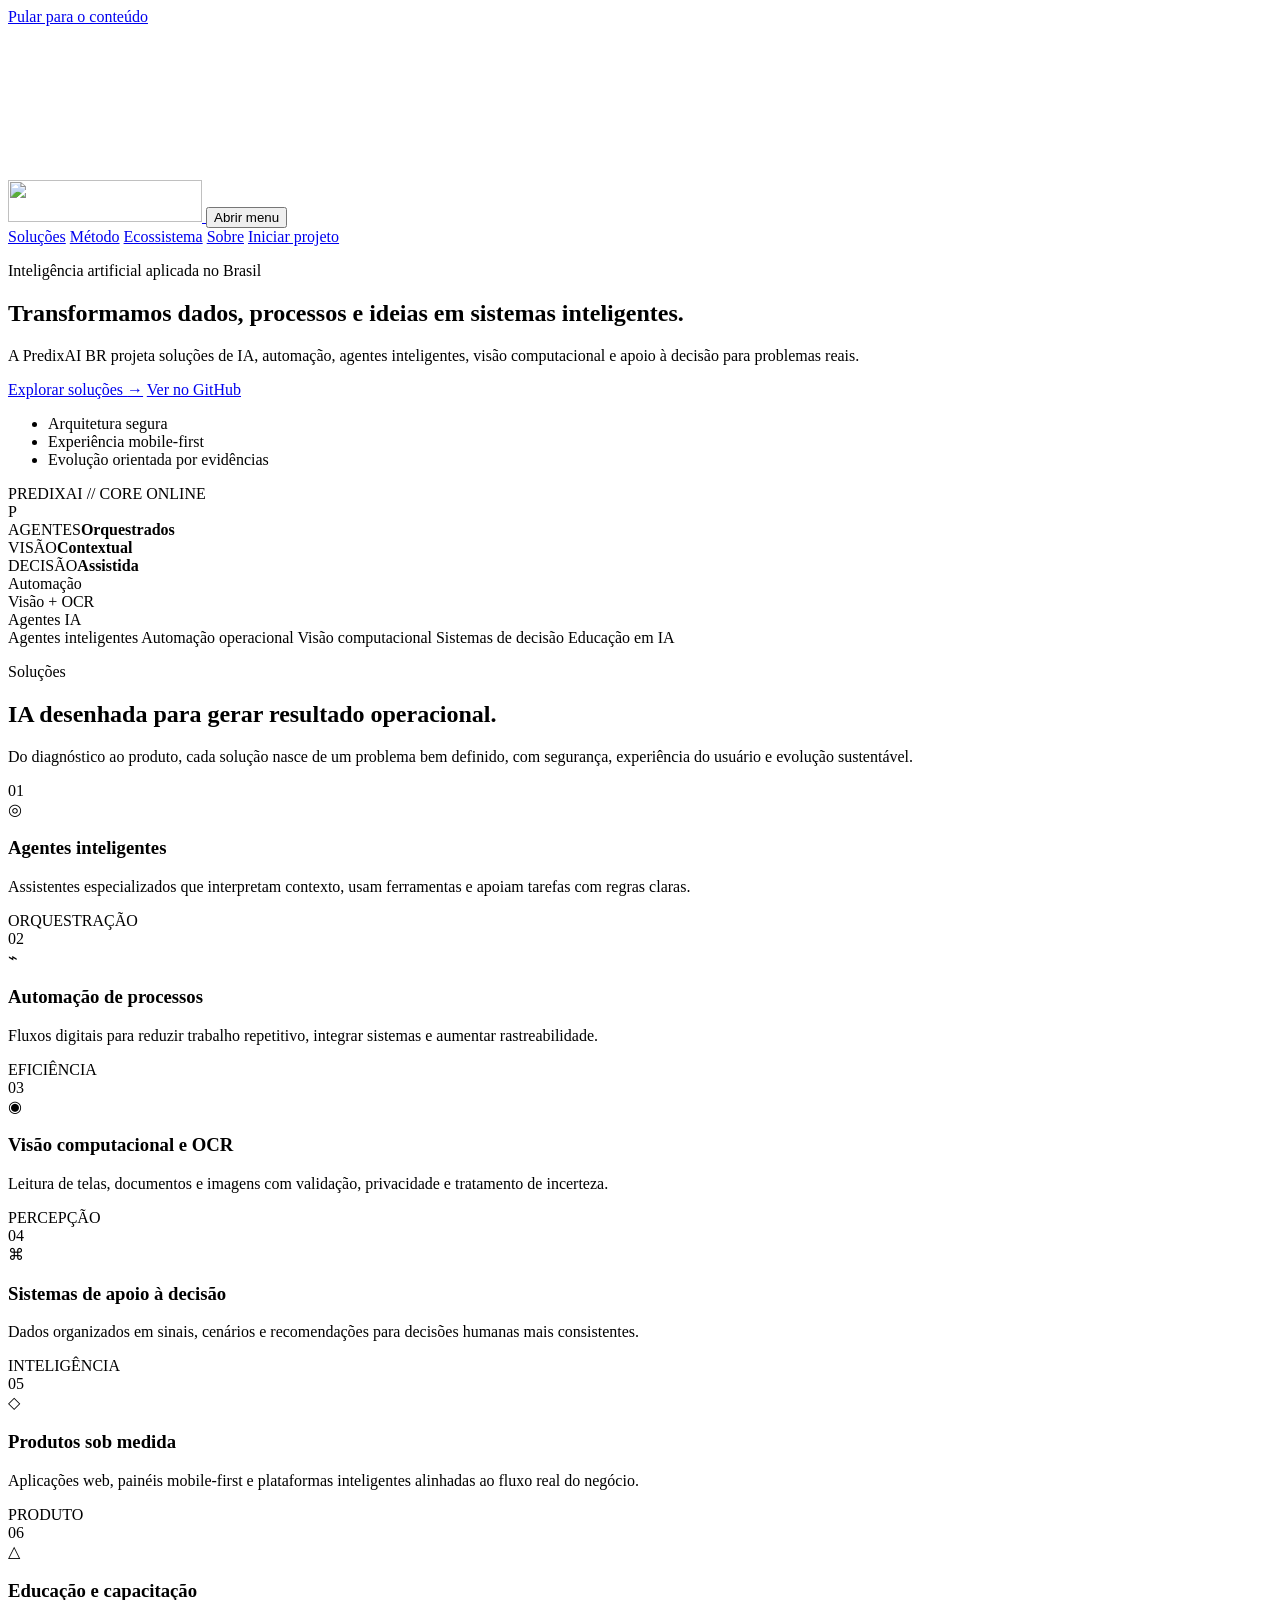
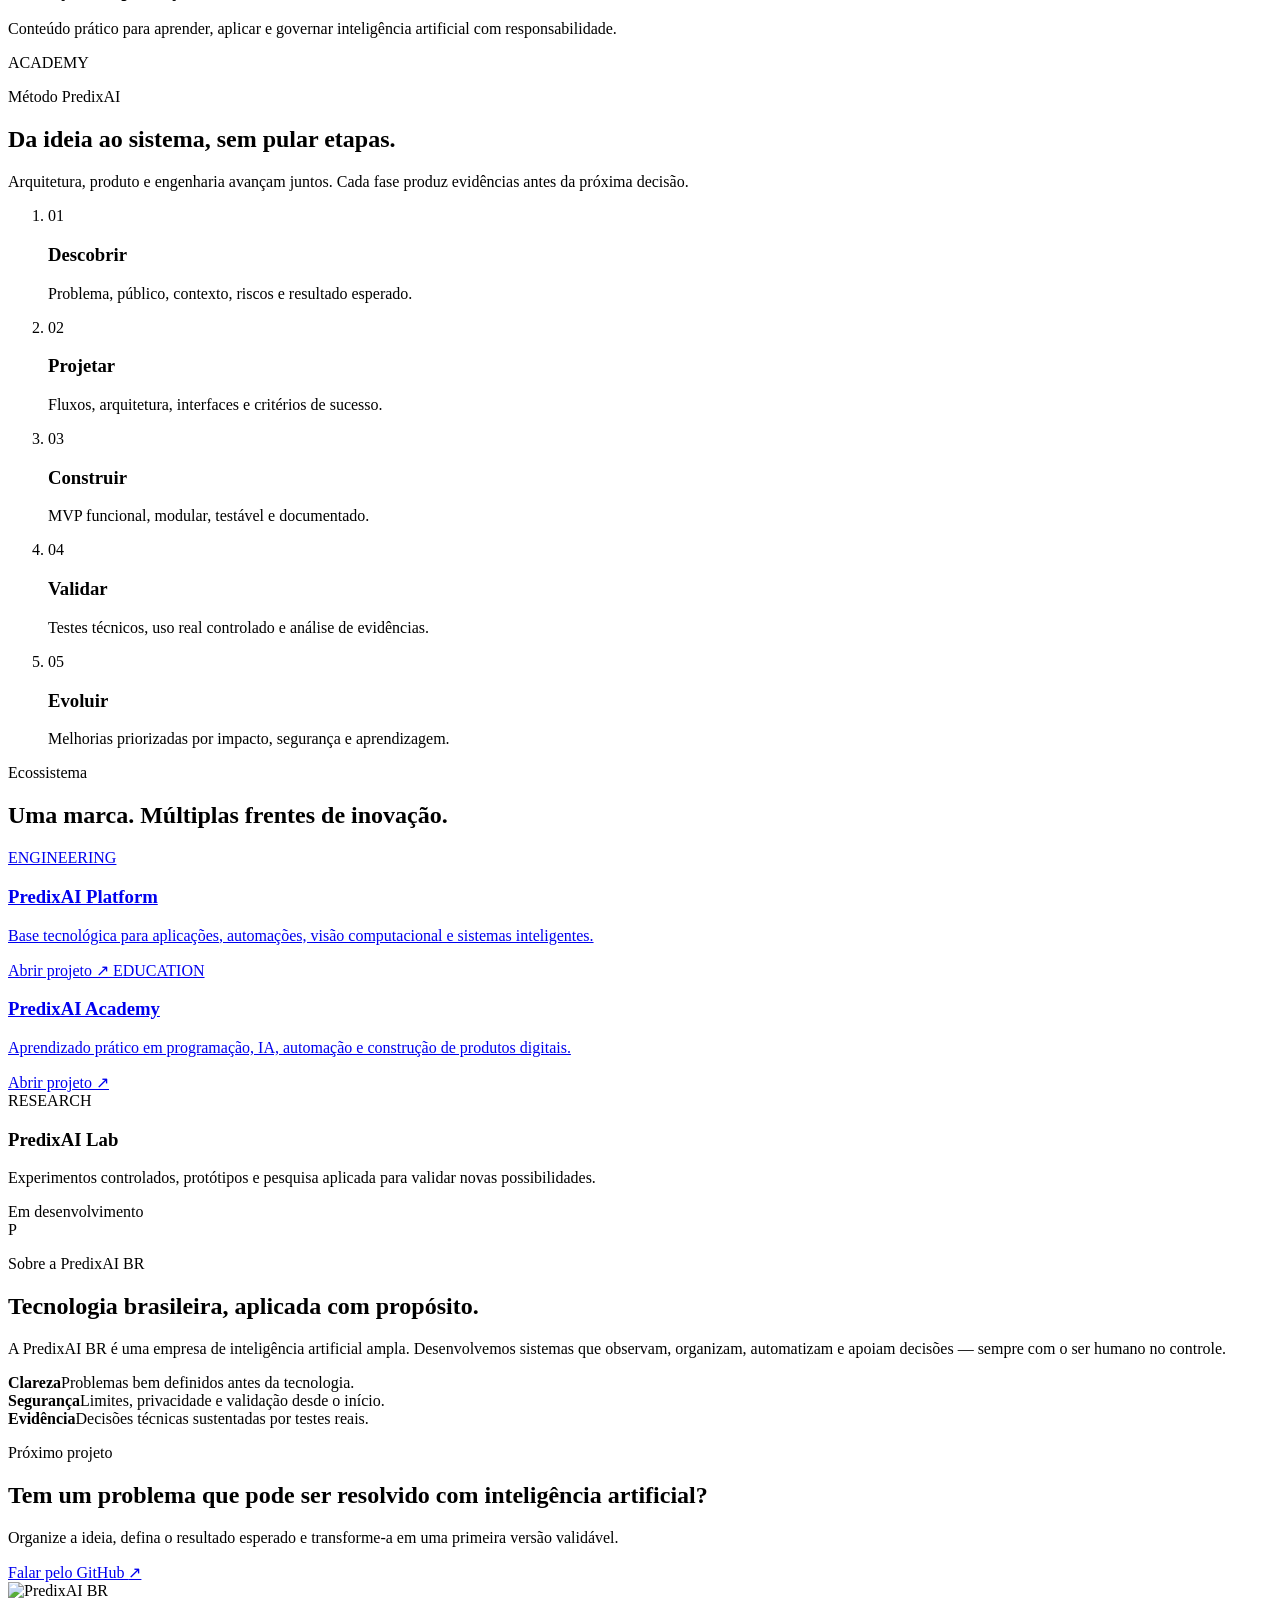
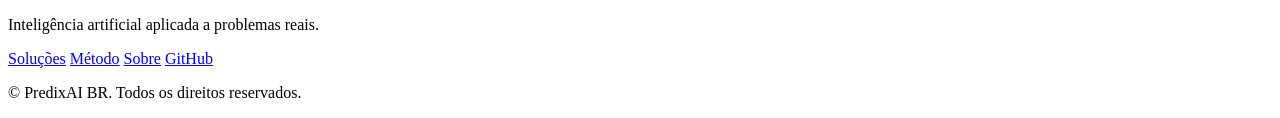
==== index.html @ feae9506 "PTP-WEB.1 adicionar estrutura institucional e conteúdo" ====
<!doctype html>
<html lang="pt-BR">
<head>
  <meta charset="utf-8">
  <meta name="viewport" content="width=device-width, initial-scale=1">
  <meta name="theme-color" content="#07111f">
  <meta name="description" content="PredixAI BR cria soluções brasileiras de inteligência artificial, automação, agentes inteligentes, visão computacional e sistemas de apoio à decisão.">
  <meta name="keywords" content="inteligência artificial, automação, agentes de IA, visão computacional, OCR, sistemas inteligentes, PredixAI BR">
  <meta name="author" content="PredixAI BR">
  <meta name="robots" content="index, follow">
  <link rel="canonical" href="https://leon337.github.io/predixai-brand/">

  <meta property="og:type" content="website">
  <meta property="og:locale" content="pt_BR">
  <meta property="og:title" content="PredixAI BR — Inteligência que transforma decisões em ação">
  <meta property="og:description" content="Soluções de IA, automação, agentes inteligentes, visão computacional e sistemas de apoio à decisão.">
  <meta property="og:url" content="https://leon337.github.io/predixai-brand/">
  <meta property="og:image" content="https://leon337.github.io/predixai-brand/assets/img/social-card.svg">

  <meta name="twitter:card" content="summary_large_image">
  <meta name="twitter:title" content="PredixAI BR">
  <meta name="twitter:description" content="Inteligência artificial aplicada a problemas reais.">
  <meta name="twitter:image" content="https://leon337.github.io/predixai-brand/assets/img/social-card.svg">

  <title>PredixAI BR — Inteligência Artificial Aplicada</title>
  <link rel="icon" href="assets/img/favicon.svg" type="image/svg+xml">
  <link rel="manifest" href="manifest.webmanifest">
  <link rel="stylesheet" href="assets/css/styles.css">

  <script type="application/ld+json">
  {
    "@context": "https://schema.org",
    "@type": "Organization",
    "name": "PredixAI BR",
    "url": "https://leon337.github.io/predixai-brand/",
    "logo": "https://leon337.github.io/predixai-brand/assets/img/logo.svg",
    "description": "Empresa brasileira especializada em inteligência artificial, automação, agentes inteligentes e sistemas de apoio à decisão.",
    "sameAs": ["https://github.com/leon337"]
  }
  </script>
</head>
<body>
  <a class="skip-link" href="#conteudo">Pular para o conteúdo</a>
  <div class="ambient ambient-one" aria-hidden="true"></div>
  <div class="ambient ambient-two" aria-hidden="true"></div>
  <canvas id="network-canvas" aria-hidden="true"></canvas>

  <header class="site-header" data-header>
    <div class="container nav-wrap">
      <a class="brand" href="#inicio" aria-label="PredixAI BR — início">
        <img src="assets/img/logo.svg" alt="" width="194" height="42">
      </a>

      <button class="menu-toggle" type="button" aria-expanded="false" aria-controls="primary-navigation" data-menu-toggle>
        <span class="sr-only">Abrir menu</span>
        <span></span><span></span><span></span>
      </button>

      <nav id="primary-navigation" class="primary-nav" aria-label="Navegação principal" data-menu>
        <a href="#solucoes">Soluções</a>
        <a href="#metodo">Método</a>
        <a href="#ecossistema">Ecossistema</a>
        <a href="#sobre">Sobre</a>
        <a class="nav-cta" href="#contato">Iniciar projeto</a>
      </nav>
    </div>
  </header>

  <main id="conteudo">
    <section class="hero section" id="inicio">
      <div class="container hero-grid">
        <div class="hero-copy reveal">
          <p class="eyebrow"><span class="status-dot"></span> Inteligência artificial aplicada no Brasil</p>
          <h1>Transformamos <span class="gradient-text">dados, processos e ideias</span> em sistemas inteligentes.</h1>
          <p class="hero-lead">A PredixAI BR projeta soluções de IA, automação, agentes inteligentes, visão computacional e apoio à decisão para problemas reais.</p>
          <div class="hero-actions">
            <a class="button button-primary" href="#solucoes">Explorar soluções <span aria-hidden="true">→</span></a>
            <a class="button button-ghost" href="https://github.com/leon337" target="_blank" rel="noopener noreferrer">Ver no GitHub</a>
          </div>
          <ul class="trust-list" aria-label="Características principais">
            <li>Arquitetura segura</li>
            <li>Experiência mobile-first</li>
            <li>Evolução orientada por evidências</li>
          </ul>
        </div>

        <div class="hero-visual reveal" aria-label="Representação visual da plataforma PredixAI">
          <div class="system-card">
            <div class="system-topbar">
              <span class="system-brand">PREDIXAI // CORE</span>
              <span class="live-indicator">ONLINE</span>
            </div>
            <div class="system-display">
              <div class="core-orbit" aria-hidden="true">
                <span class="orbit orbit-a"></span>
                <span class="orbit orbit-b"></span>
                <span class="core-mark">P</span>
              </div>
              <div class="signal-lines" aria-hidden="true">
                <span style="--i:1"></span><span style="--i:2"></span><span style="--i:3"></span><span style="--i:4"></span><span style="--i:5"></span>
              </div>
            </div>
            <div class="system-metrics">
              <div><span>AGENTES</span><strong>Orquestrados</strong></div>
              <div><span>VISÃO</span><strong>Contextual</strong></div>
              <div><span>DECISÃO</span><strong>Assistida</strong></div>
            </div>
          </div>
          <div class="floating-tag tag-one">Automação</div>
          <div class="floating-tag tag-two">Visão + OCR</div>
          <div class="floating-tag tag-three">Agentes IA</div>
        </div>
      </div>
    </section>

    <section class="value-strip" aria-label="Áreas de atuação">
      <div class="container value-track">
        <span>Agentes inteligentes</span><i></i>
        <span>Automação operacional</span><i></i>
        <span>Visão computacional</span><i></i>
        <span>Sistemas de decisão</span><i></i>
        <span>Educação em IA</span>
      </div>
    </section>

    <section class="section" id="solucoes">
      <div class="container">
        <div class="section-heading reveal">
          <p class="eyebrow">Soluções</p>
          <h2>IA desenhada para gerar <span class="gradient-text">resultado operacional</span>.</h2>
          <p>Do diagnóstico ao produto, cada solução nasce de um problema bem definido, com segurança, experiência do usuário e evolução sustentável.</p>
        </div>

        <div class="solution-grid">
          <article class="solution-card reveal">
            <span class="card-number">01</span>
            <div class="icon-box" aria-hidden="true">◎</div>
            <h3>Agentes inteligentes</h3>
            <p>Assistentes especializados que interpretam contexto, usam ferramentas e apoiam tarefas com regras claras.</p>
            <span class="card-tag">ORQUESTRAÇÃO</span>
          </article>
          <article class="solution-card reveal">
            <span class="card-number">02</span>
            <div class="icon-box" aria-hidden="true">⌁</div>
            <h3>Automação de processos</h3>
            <p>Fluxos digitais para reduzir trabalho repetitivo, integrar sistemas e aumentar rastreabilidade.</p>
            <span class="card-tag">EFICIÊNCIA</span>
          </article>
          <article class="solution-card reveal">
            <span class="card-number">03</span>
            <div class="icon-box" aria-hidden="true">◉</div>
            <h3>Visão computacional e OCR</h3>
            <p>Leitura de telas, documentos e imagens com validação, privacidade e tratamento de incerteza.</p>
            <span class="card-tag">PERCEPÇÃO</span>
          </article>
          <article class="solution-card reveal">
            <span class="card-number">04</span>
            <div class="icon-box" aria-hidden="true">⌘</div>
            <h3>Sistemas de apoio à decisão</h3>
            <p>Dados organizados em sinais, cenários e recomendações para decisões humanas mais consistentes.</p>
            <span class="card-tag">INTELIGÊNCIA</span>
          </article>
          <article class="solution-card reveal">
            <span class="card-number">05</span>
            <div class="icon-box" aria-hidden="true">◇</div>
            <h3>Produtos sob medida</h3>
            <p>Aplicações web, painéis mobile-first e plataformas inteligentes alinhadas ao fluxo real do negócio.</p>
            <span class="card-tag">PRODUTO</span>
          </article>
          <article class="solution-card reveal">
            <span class="card-number">06</span>
            <div class="icon-box" aria-hidden="true">△</div>
            <h3>Educação e capacitação</h3>
            <p>Conteúdo prático para aprender, aplicar e governar inteligência artificial com responsabilidade.</p>
            <span class="card-tag">ACADEMY</span>
          </article>
        </div>
      </div>
    </section>

    <section class="section method-section" id="metodo">
      <div class="container method-grid">
        <div class="section-heading reveal">
          <p class="eyebrow">Método PredixAI</p>
          <h2>Da ideia ao sistema, sem pular etapas.</h2>
          <p>Arquitetura, produto e engenharia avançam juntos. Cada fase produz evidências antes da próxima decisão.</p>
        </div>
        <ol class="timeline">
          <li class="reveal"><span>01</span><div><h3>Descobrir</h3><p>Problema, público, contexto, riscos e resultado esperado.</p></div></li>
          <li class="reveal"><span>02</span><div><h3>Projetar</h3><p>Fluxos, arquitetura, interfaces e critérios de sucesso.</p></div></li>
          <li class="reveal"><span>03</span><div><h3>Construir</h3><p>MVP funcional, modular, testável e documentado.</p></div></li>
          <li class="reveal"><span>04</span><div><h3>Validar</h3><p>Testes técnicos, uso real controlado e análise de evidências.</p></div></li>
          <li class="reveal"><span>05</span><div><h3>Evoluir</h3><p>Melhorias priorizadas por impacto, segurança e aprendizagem.</p></div></li>
        </ol>
      </div>
    </section>

    <section class="section" id="ecossistema">
      <div class="container">
        <div class="section-heading reveal">
          <p class="eyebrow">Ecossistema</p>
          <h2>Uma marca. Múltiplas frentes de inovação.</h2>
        </div>
        <div class="ecosystem-grid">
          <a class="ecosystem-card platform reveal" href="https://github.com/leon337/predixai-platform" target="_blank" rel="noopener noreferrer">
            <span class="ecosystem-kicker">ENGINEERING</span>
            <h3>PredixAI Platform</h3>
            <p>Base tecnológica para aplicações, automações, visão computacional e sistemas inteligentes.</p>
            <span class="ecosystem-link">Abrir projeto <span aria-hidden="true">↗</span></span>
          </a>
          <a class="ecosystem-card academy reveal" href="https://github.com/leon337/predixai-academy" target="_blank" rel="noopener noreferrer">
            <span class="ecosystem-kicker">EDUCATION</span>
            <h3>PredixAI Academy</h3>
            <p>Aprendizado prático em programação, IA, automação e construção de produtos digitais.</p>
            <span class="ecosystem-link">Abrir projeto <span aria-hidden="true">↗</span></span>
          </a>
          <article class="ecosystem-card lab reveal">
            <span class="ecosystem-kicker">RESEARCH</span>
            <h3>PredixAI Lab</h3>
            <p>Experimentos controlados, protótipos e pesquisa aplicada para validar novas possibilidades.</p>
            <span class="ecosystem-link">Em desenvolvimento</span>
          </article>
        </div>
      </div>
    </section>

    <section class="section about-section" id="sobre">
      <div class="container about-grid">
        <div class="about-panel reveal">
          <span class="large-mark" aria-hidden="true">P</span>
          <div class="about-scanline" aria-hidden="true"></div>
        </div>
        <div class="section-heading reveal">
          <p class="eyebrow">Sobre a PredixAI BR</p>
          <h2>Tecnologia brasileira, aplicada com propósito.</h2>
          <p>A PredixAI BR é uma empresa de inteligência artificial ampla. Desenvolvemos sistemas que observam, organizam, automatizam e apoiam decisões — sempre com o ser humano no controle.</p>
          <div class="principles">
            <div><strong>Clareza</strong><span>Problemas bem definidos antes da tecnologia.</span></div>
            <div><strong>Segurança</strong><span>Limites, privacidade e validação desde o início.</span></div>
            <div><strong>Evidência</strong><span>Decisões técnicas sustentadas por testes reais.</span></div>
          </div>
        </div>
      </div>
    </section>

    <section class="section contact-section" id="contato">
      <div class="container contact-card reveal">
        <div>
          <p class="eyebrow">Próximo projeto</p>
          <h2>Tem um problema que pode ser resolvido com inteligência artificial?</h2>
          <p>Organize a ideia, defina o resultado esperado e transforme-a em uma primeira versão validável.</p>
        </div>
        <a class="button button-primary button-large" href="https://github.com/leon337" target="_blank" rel="noopener noreferrer">Falar pelo GitHub <span aria-hidden="true">↗</span></a>
      </div>
    </section>
  </main>

  <footer class="site-footer">
    <div class="container footer-grid">
      <div>
        <img src="assets/img/logo.svg" alt="PredixAI BR" width="194" height="42">
        <p>Inteligência artificial aplicada a problemas reais.</p>
      </div>
      <div class="footer-links">
        <a href="#solucoes">Soluções</a>
        <a href="#metodo">Método</a>
        <a href="#sobre">Sobre</a>
        <a href="https://github.com/leon337" target="_blank" rel="noopener noreferrer">GitHub</a>
      </div>
      <p class="copyright">© <span data-year></span> PredixAI BR. Todos os direitos reservados.</p>
    </div>
  </footer>

  <script src="assets/js/main.js" defer></script>
</body>
</html>
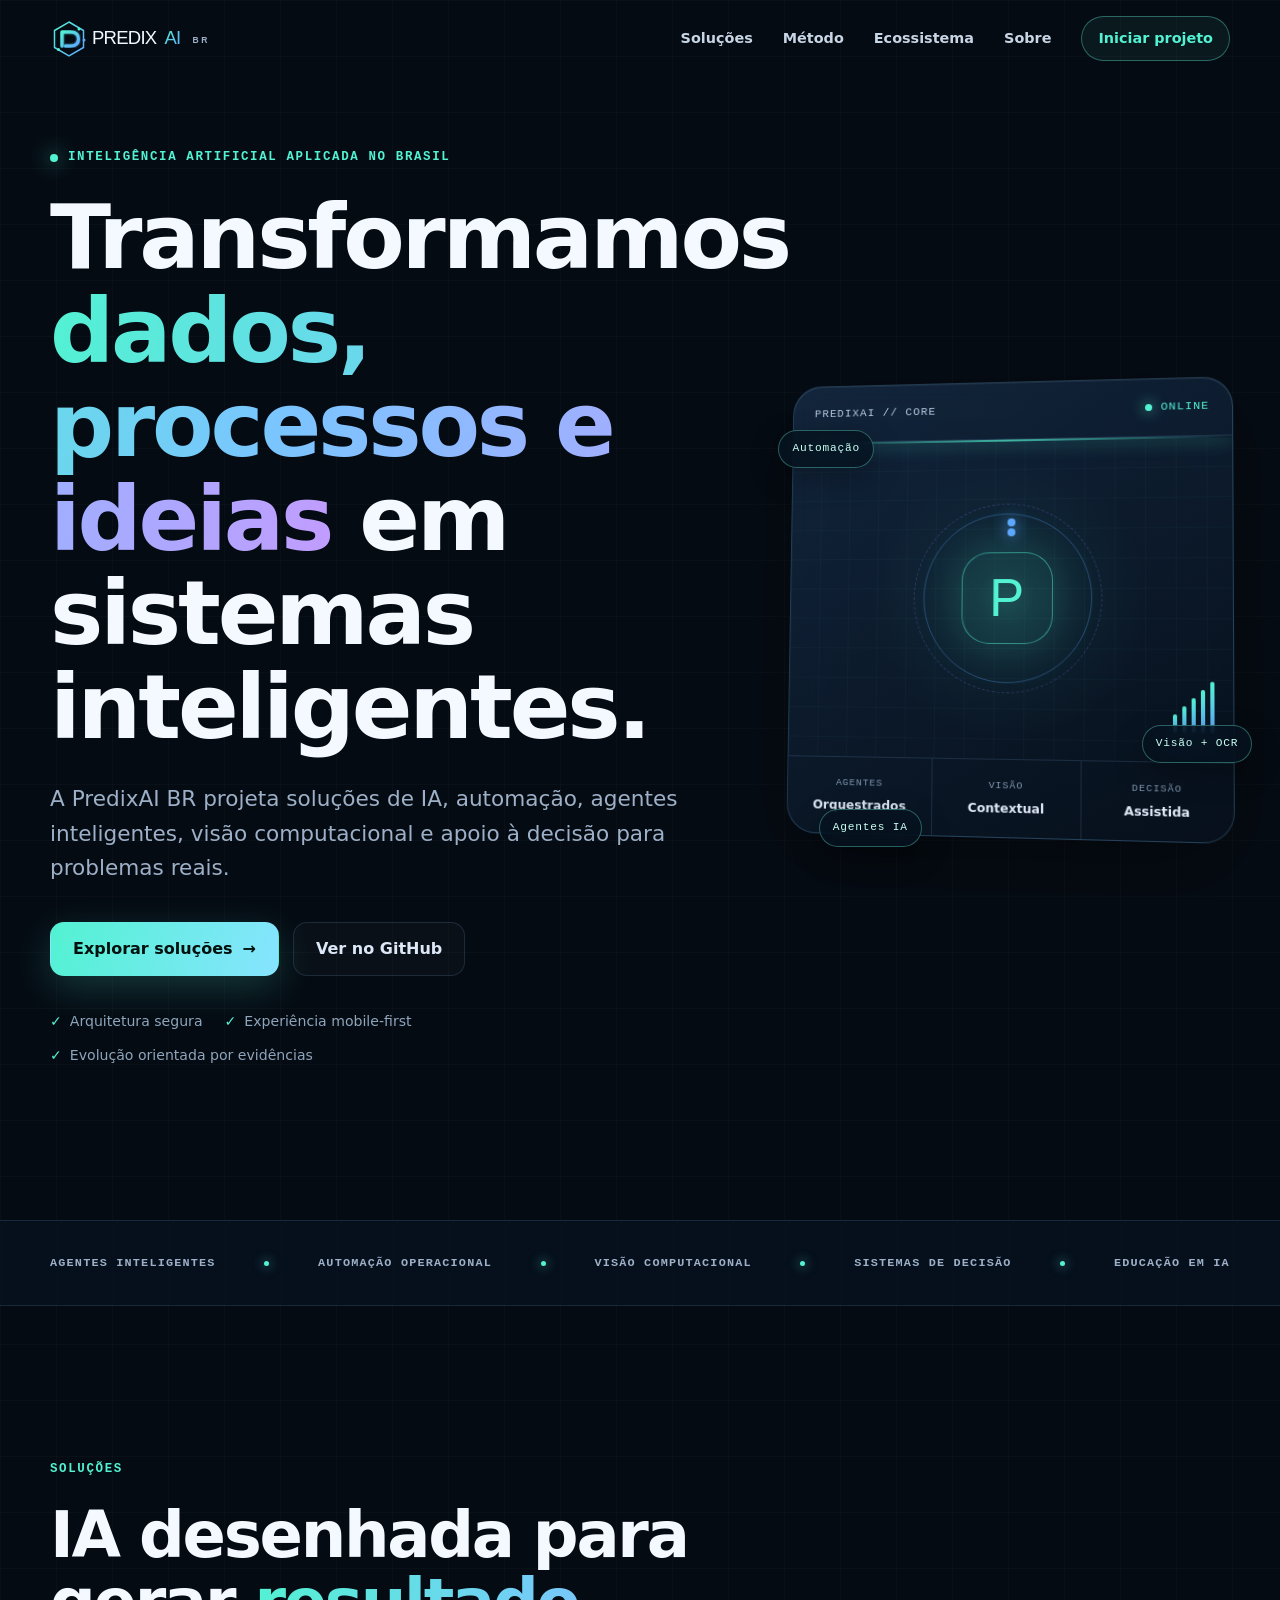
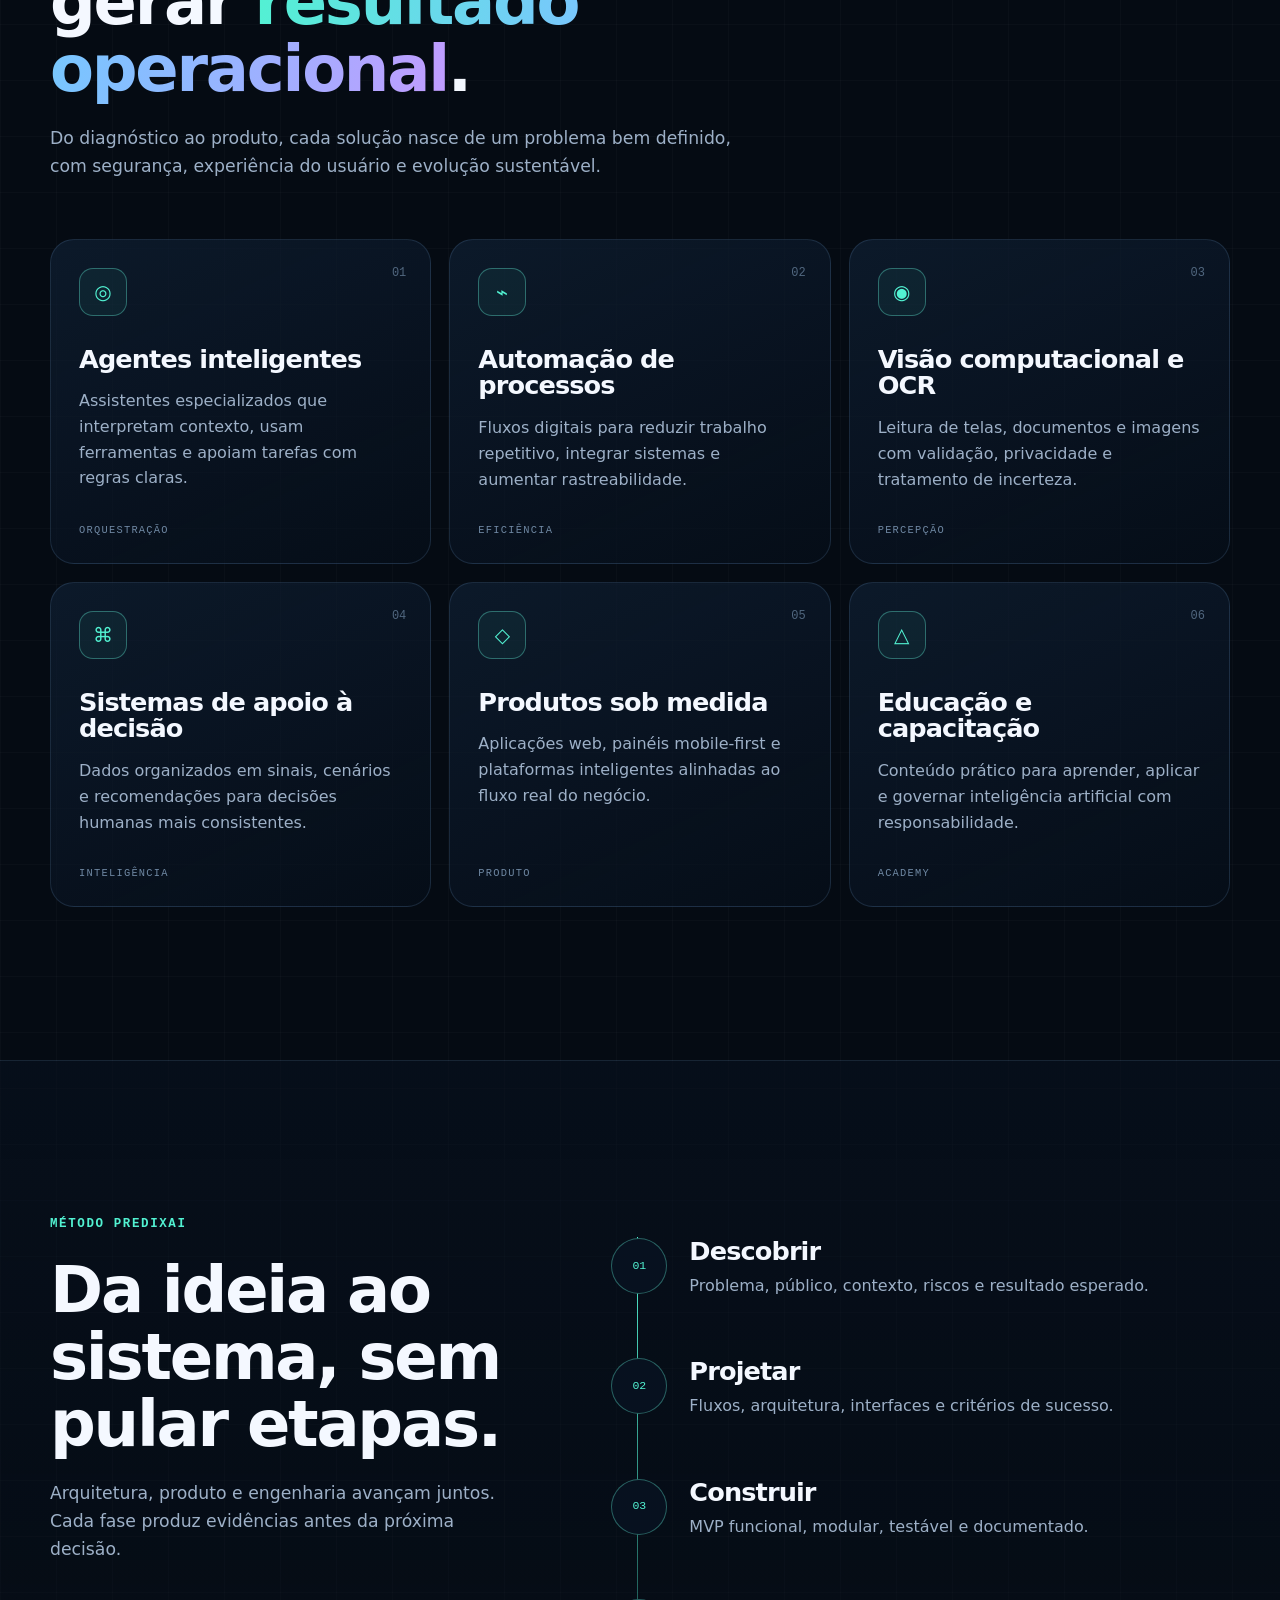
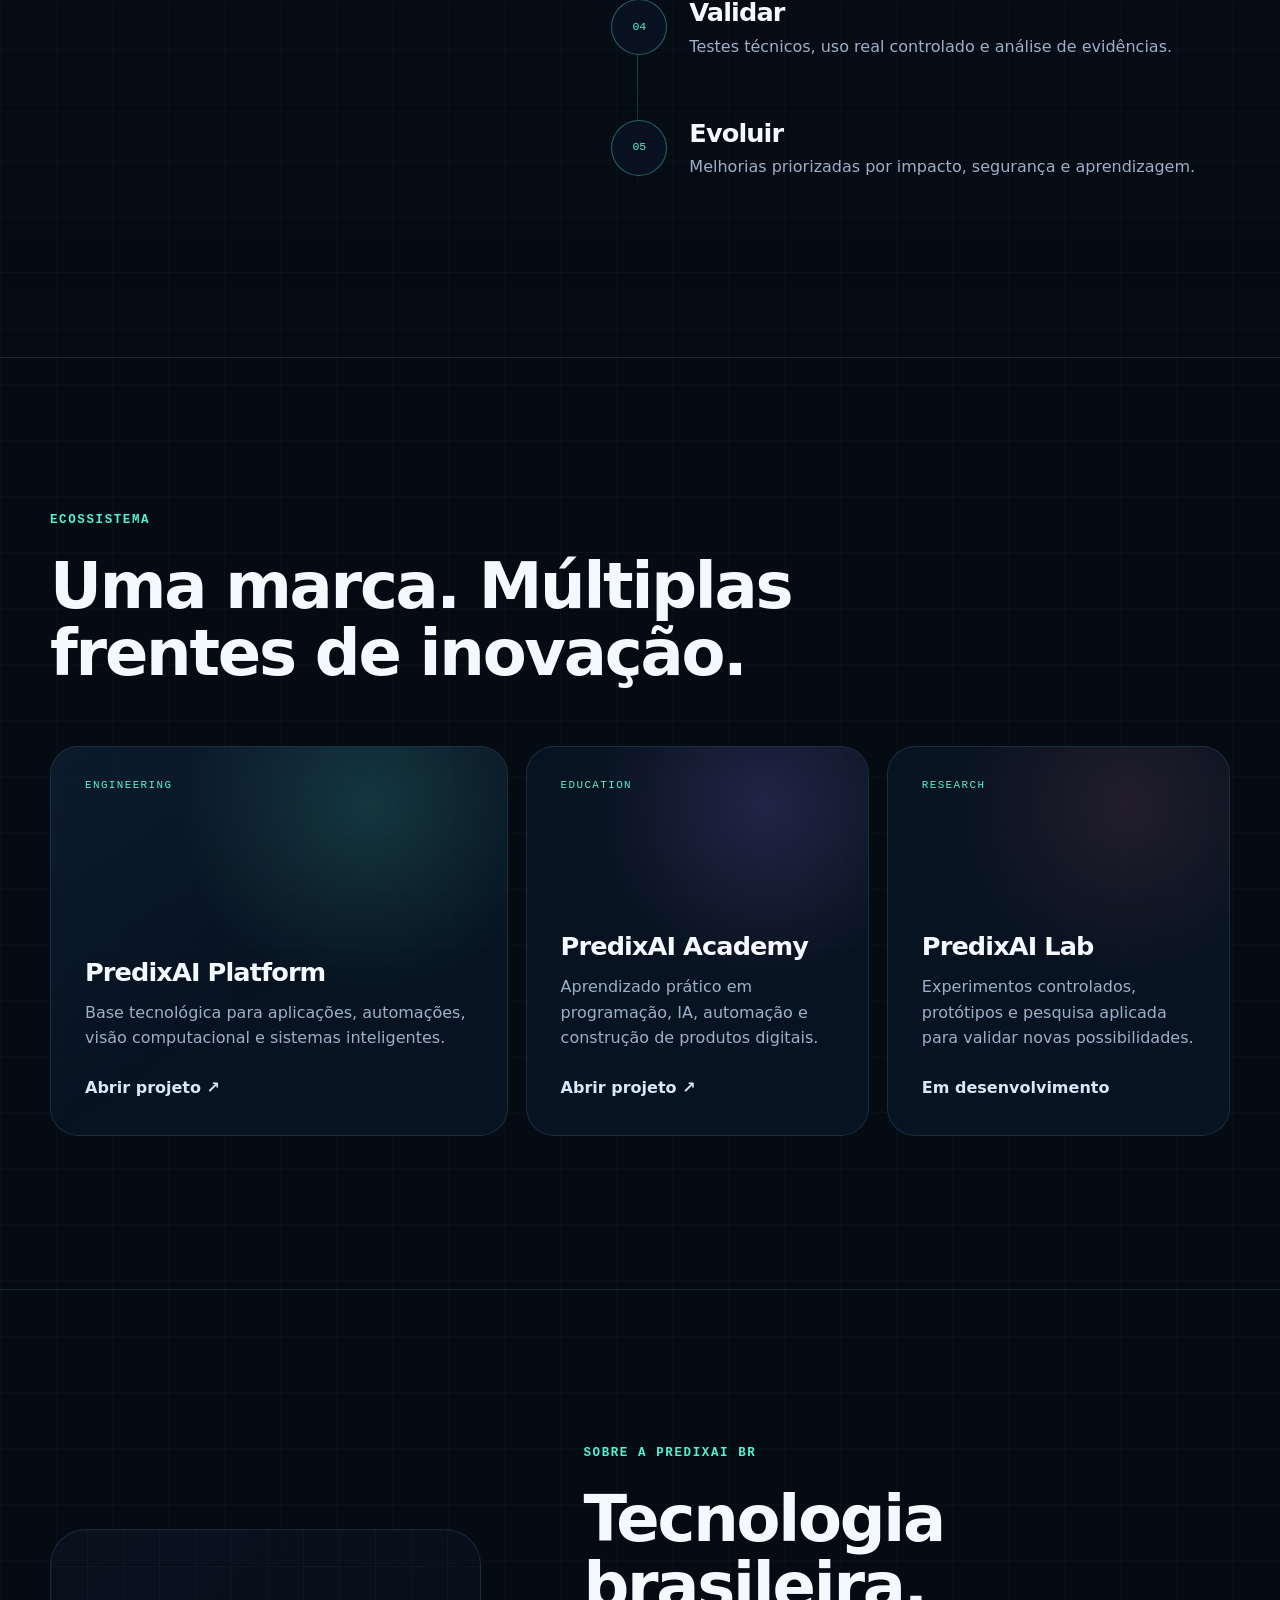
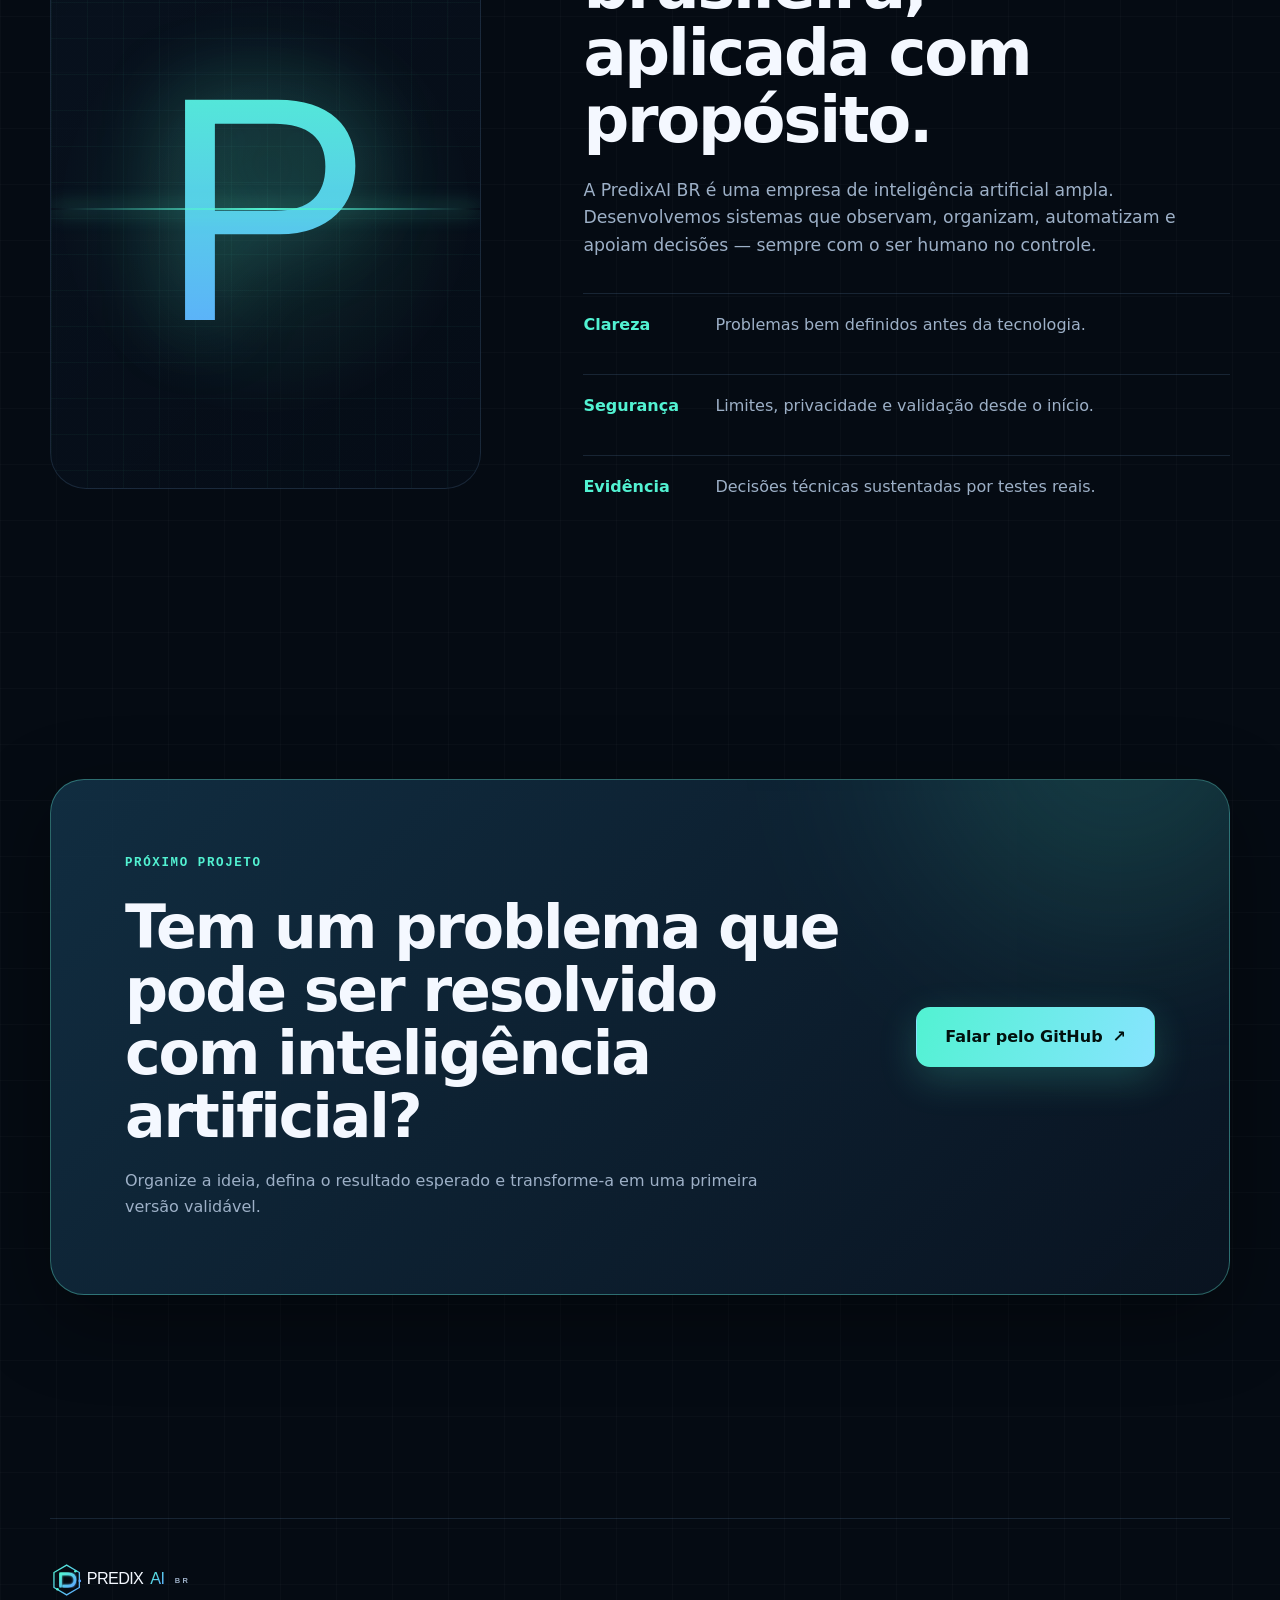
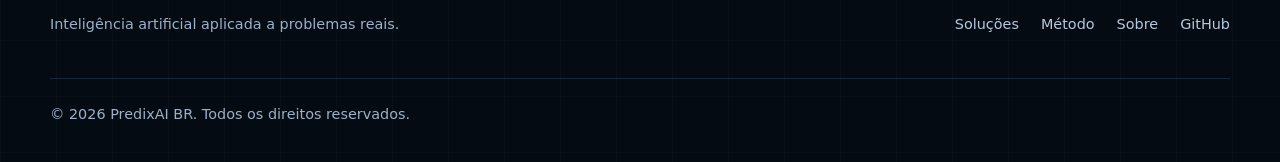
==== commit ba0baa90: "PTP-WEB.1.6.2V3 corrigir SEO para domínio Vercel" ====
--- a/index.html
+++ b/index.html
@@ -8,19 +8,19 @@
   <meta name="keywords" content="inteligência artificial, automação, agentes de IA, visão computacional, OCR, sistemas inteligentes, PredixAI BR">
   <meta name="author" content="PredixAI BR">
   <meta name="robots" content="index, follow">
-  <link rel="canonical" href="https://leon337.github.io/predixai-brand/">
+  <link rel="canonical" href="https://predixai-brand.vercel.app/">
 
   <meta property="og:type" content="website">
   <meta property="og:locale" content="pt_BR">
   <meta property="og:title" content="PredixAI BR — Inteligência que transforma decisões em ação">
   <meta property="og:description" content="Soluções de IA, automação, agentes inteligentes, visão computacional e sistemas de apoio à decisão.">
-  <meta property="og:url" content="https://leon337.github.io/predixai-brand/">
-  <meta property="og:image" content="https://leon337.github.io/predixai-brand/assets/img/social-card.svg">
+  <meta property="og:url" content="https://predixai-brand.vercel.app/">
+  <meta property="og:image" content="https://predixai-brand.vercel.app/assets/img/social-card.svg">
 
   <meta name="twitter:card" content="summary_large_image">
   <meta name="twitter:title" content="PredixAI BR">
   <meta name="twitter:description" content="Inteligência artificial aplicada a problemas reais.">
-  <meta name="twitter:image" content="https://leon337.github.io/predixai-brand/assets/img/social-card.svg">
+  <meta name="twitter:image" content="https://predixai-brand.vercel.app/assets/img/social-card.svg">
 
   <title>PredixAI BR — Inteligência Artificial Aplicada</title>
   <link rel="icon" href="assets/img/favicon.svg" type="image/svg+xml">
@@ -32,8 +32,8 @@
     "@context": "https://schema.org",
     "@type": "Organization",
     "name": "PredixAI BR",
-    "url": "https://leon337.github.io/predixai-brand/",
-    "logo": "https://leon337.github.io/predixai-brand/assets/img/logo.svg",
+    "url": "https://predixai-brand.vercel.app/",
+    "logo": "https://predixai-brand.vercel.app/assets/img/logo.svg",
     "description": "Empresa brasileira especializada em inteligência artificial, automação, agentes inteligentes e sistemas de apoio à decisão.",
     "sameAs": ["https://github.com/leon337"]
   }
--- a/assets/css/styles.css
+++ b/assets/css/styles.css
@@ -0,0 +1,255 @@
+@layer reset, base, components, utilities;
+
+@layer reset {
+  *, *::before, *::after { box-sizing: border-box; }
+  html { scroll-behavior: smooth; }
+  body, h1, h2, h3, p, ul, ol { margin: 0; }
+  ul, ol { padding: 0; }
+  img, svg, canvas { display: block; max-width: 100%; }
+  button, input, textarea, select { font: inherit; }
+  a { color: inherit; text-decoration: none; }
+}
+
+@layer base {
+  :root {
+    color-scheme: dark;
+    --bg: #050b13;
+    --bg-soft: #07111f;
+    --surface: rgba(11, 24, 40, .68);
+    --surface-strong: rgba(13, 28, 47, .92);
+    --line: rgba(140, 199, 255, .14);
+    --line-strong: rgba(101, 241, 216, .36);
+    --text: #f4f8ff;
+    --muted: #9db0c7;
+    --cyan: #52f2d2;
+    --blue: #5da8ff;
+    --violet: #9c7bff;
+    --danger: #ff6b8b;
+    --shadow: 0 24px 80px rgba(0, 0, 0, .38);
+    --radius: 24px;
+    --container: 1180px;
+    --header-height: 78px;
+  }
+
+  html { background: var(--bg); }
+  body {
+    min-height: 100vh;
+    overflow-x: hidden;
+    color: var(--text);
+    background:
+      linear-gradient(rgba(255,255,255,.018) 1px, transparent 1px),
+      linear-gradient(90deg, rgba(255,255,255,.018) 1px, transparent 1px),
+      var(--bg);
+    background-size: 56px 56px;
+    font-family: Inter, ui-sans-serif, system-ui, -apple-system, BlinkMacSystemFont, "Segoe UI", sans-serif;
+    line-height: 1.6;
+    text-rendering: optimizeLegibility;
+  }
+
+  ::selection { color: #02120e; background: var(--cyan); }
+  :focus-visible { outline: 3px solid var(--cyan); outline-offset: 4px; }
+  section[id] { scroll-margin-top: calc(var(--header-height) + 24px); }
+  h1, h2, h3 { font-family: "Arial Black", Inter, ui-sans-serif, system-ui, sans-serif; line-height: 1.05; letter-spacing: -.035em; }
+  h1 { max-width: 850px; font-size: clamp(2.85rem, 7vw, 6.65rem); }
+  h2 { max-width: 830px; font-size: clamp(2.25rem, 5vw, 4.45rem); }
+  h3 { font-size: clamp(1.25rem, 2vw, 1.65rem); }
+  p { color: var(--muted); }
+}
+
+@layer components {
+  .container { width: min(calc(100% - 40px), var(--container)); margin-inline: auto; }
+  .section { position: relative; padding: clamp(92px, 12vw, 160px) 0; }
+  .sr-only { position: absolute; width: 1px; height: 1px; padding: 0; margin: -1px; overflow: hidden; clip: rect(0,0,0,0); white-space: nowrap; border: 0; }
+  .skip-link { position: fixed; z-index: 1000; top: 12px; left: 12px; padding: 10px 16px; color: #00110e; background: var(--cyan); border-radius: 8px; transform: translateY(-180%); }
+  .skip-link:focus { transform: translateY(0); }
+
+  #network-canvas { position: fixed; z-index: -2; inset: 0; width: 100%; height: 100%; opacity: .4; pointer-events: none; }
+  .ambient { position: fixed; z-index: -3; width: 42rem; height: 42rem; border-radius: 50%; filter: blur(120px); opacity: .12; pointer-events: none; }
+  .ambient-one { top: -20rem; right: -12rem; background: var(--blue); }
+  .ambient-two { bottom: -24rem; left: -14rem; background: var(--cyan); }
+
+  .site-header { position: fixed; z-index: 100; top: 0; left: 0; width: 100%; height: var(--header-height); border-bottom: 1px solid transparent; transition: background .25s ease, border-color .25s ease, backdrop-filter .25s ease; }
+  .site-header.is-scrolled { border-color: var(--line); background: rgba(5, 11, 19, .78); backdrop-filter: blur(18px); }
+  .nav-wrap { height: 100%; display: flex; align-items: center; justify-content: space-between; }
+  .brand img { width: 194px; height: auto; }
+  .primary-nav { display: flex; align-items: center; gap: 30px; font-size: .9rem; font-weight: 700; color: #c8d5e5; }
+  .primary-nav a { transition: color .2s ease; }
+  .primary-nav a:hover { color: var(--cyan); }
+  .nav-cta { padding: 10px 16px; border: 1px solid var(--line-strong); border-radius: 999px; color: var(--cyan) !important; background: rgba(82, 242, 210, .06); }
+  .menu-toggle { display: none; width: 44px; height: 44px; padding: 10px; border: 1px solid var(--line); border-radius: 12px; background: var(--surface); cursor: pointer; }
+  .menu-toggle span:not(.sr-only) { display: block; width: 100%; height: 2px; margin: 5px 0; background: var(--text); transition: transform .2s ease, opacity .2s ease; }
+
+  .hero { min-height: 100svh; display: grid; align-items: center; padding-top: calc(var(--header-height) + 70px); }
+  .hero-grid { display: grid; grid-template-columns: minmax(0, 1.18fr) minmax(360px, .82fr); gap: clamp(52px, 7vw, 110px); align-items: center; }
+  .eyebrow { display: flex; align-items: center; gap: 10px; margin-bottom: 22px; color: var(--cyan); font-family: ui-monospace, SFMono-Regular, Menlo, monospace; font-size: .78rem; font-weight: 800; letter-spacing: .13em; text-transform: uppercase; }
+  .status-dot { width: 8px; height: 8px; border-radius: 50%; background: var(--cyan); box-shadow: 0 0 20px var(--cyan); animation: pulse 2s ease infinite; }
+  .gradient-text { color: transparent; background: linear-gradient(100deg, var(--cyan), #7bc4ff 48%, #c19cff); background-clip: text; -webkit-background-clip: text; }
+  .hero-lead { max-width: 700px; margin-top: 28px; font-size: clamp(1.08rem, 2vw, 1.35rem); }
+  .hero-actions { display: flex; flex-wrap: wrap; gap: 14px; margin-top: 36px; }
+  .button { min-height: 52px; display: inline-flex; align-items: center; justify-content: center; gap: 10px; padding: 13px 22px; border: 1px solid transparent; border-radius: 14px; font-weight: 850; transition: transform .2s ease, box-shadow .2s ease, border-color .2s ease, background .2s ease; }
+  .button:hover { transform: translateY(-2px); }
+  .button-primary { color: #02110e; background: linear-gradient(110deg, var(--cyan), #87e4ff); box-shadow: 0 12px 38px rgba(82, 242, 210, .2); }
+  .button-primary:hover { box-shadow: 0 18px 48px rgba(82, 242, 210, .32); }
+  .button-ghost { color: #dce8f7; border-color: var(--line); background: rgba(255, 255, 255, .025); }
+  .button-ghost:hover { border-color: var(--line-strong); background: rgba(82, 242, 210, .05); }
+  .button-large { min-height: 60px; padding-inline: 28px; white-space: nowrap; }
+  .trust-list { display: flex; flex-wrap: wrap; gap: 12px 22px; margin-top: 34px; list-style: none; color: #8fa5bc; font-size: .88rem; }
+  .trust-list li::before { content: "✓"; margin-right: 8px; color: var(--cyan); }
+
+  .hero-visual { position: relative; min-height: 520px; display: grid; place-items: center; }
+  .system-card { position: relative; width: min(100%, 475px); overflow: hidden; border: 1px solid rgba(124, 210, 255, .2); border-radius: 30px; background: linear-gradient(150deg, rgba(20, 42, 68, .82), rgba(6, 15, 27, .88)); box-shadow: var(--shadow), inset 0 1px 0 rgba(255,255,255,.06); backdrop-filter: blur(18px); transform: perspective(1100px) rotateY(-7deg) rotateX(3deg); }
+  .system-card::before { content: ""; position: absolute; inset: 0; background: linear-gradient(110deg, transparent 15%, rgba(255,255,255,.055) 50%, transparent 75%); transform: translateX(-120%); animation: sheen 7s ease-in-out infinite; }
+  .system-topbar { height: 58px; display: flex; align-items: center; justify-content: space-between; padding: 0 22px; border-bottom: 1px solid var(--line); font-family: ui-monospace, SFMono-Regular, Menlo, monospace; font-size: .72rem; letter-spacing: .09em; }
+  .system-brand { color: #b7cae2; }
+  .live-indicator { display: flex; align-items: center; gap: 8px; color: var(--cyan); }
+  .live-indicator::before { content: ""; width: 7px; height: 7px; border-radius: 50%; background: var(--cyan); box-shadow: 0 0 14px var(--cyan); }
+  .system-display { position: relative; min-height: 320px; display: grid; place-items: center; overflow: hidden; background: radial-gradient(circle at center, rgba(82,242,210,.08), transparent 52%); }
+  .system-display::before, .system-display::after { content: ""; position: absolute; inset: 0; pointer-events: none; }
+  .system-display::before { background: linear-gradient(rgba(82,242,210,.03) 1px, transparent 1px), linear-gradient(90deg, rgba(82,242,210,.03) 1px, transparent 1px); background-size: 30px 30px; }
+  .system-display::after { height: 2px; background: linear-gradient(90deg, transparent, rgba(82,242,210,.7), transparent); box-shadow: 0 0 18px var(--cyan); animation: scan 5s linear infinite; }
+  .core-orbit { position: relative; width: 190px; aspect-ratio: 1; display: grid; place-items: center; }
+  .core-mark { width: 92px; aspect-ratio: 1; display: grid; place-items: center; border: 1px solid rgba(82,242,210,.5); border-radius: 28px; color: var(--cyan); background: radial-gradient(circle, rgba(82,242,210,.18), rgba(82,242,210,.02)); box-shadow: 0 0 50px rgba(82,242,210,.22), inset 0 0 28px rgba(82,242,210,.08); font-family: "Arial Black", sans-serif; font-size: 3.3rem; }
+  .orbit { position: absolute; inset: 10px; border: 1px solid rgba(93,168,255,.32); border-radius: 50%; }
+  .orbit::before { content: ""; position: absolute; top: 14px; left: 50%; width: 8px; height: 8px; border-radius: 50%; background: var(--blue); box-shadow: 0 0 16px var(--blue); }
+  .orbit-a { animation: rotate 10s linear infinite; }
+  .orbit-b { inset: 0; border-style: dashed; border-color: rgba(156,123,255,.25); animation: rotate 18s linear reverse infinite; }
+  .signal-lines { position: absolute; right: 18px; bottom: 28px; display: flex; align-items: end; gap: 5px; height: 58px; }
+  .signal-lines span { width: 4px; height: calc(10px + var(--i) * 8px); border-radius: 4px; background: linear-gradient(var(--cyan), var(--blue)); animation: bars 1.7s ease-in-out calc(var(--i) * -.18s) infinite alternate; }
+  .system-metrics { display: grid; grid-template-columns: repeat(3, 1fr); border-top: 1px solid var(--line); }
+  .system-metrics div { padding: 18px 14px; text-align: center; }
+  .system-metrics div + div { border-left: 1px solid var(--line); }
+  .system-metrics span { display: block; color: #7f96af; font-family: ui-monospace, monospace; font-size: .62rem; letter-spacing: .1em; }
+  .system-metrics strong { display: block; margin-top: 4px; color: #dfe9f7; font-size: .78rem; }
+  .floating-tag { position: absolute; padding: 9px 13px; border: 1px solid var(--line-strong); border-radius: 999px; color: #c9fff4; background: rgba(6, 18, 30, .8); box-shadow: 0 10px 30px rgba(0,0,0,.3); backdrop-filter: blur(14px); font-family: ui-monospace, monospace; font-size: .7rem; letter-spacing: .07em; }
+  .tag-one { top: 16%; left: -1%; animation: float 5s ease-in-out infinite; }
+  .tag-two { right: -5%; bottom: 20%; animation: float 6s ease-in-out -2s infinite; }
+  .tag-three { left: 8%; bottom: 4%; animation: float 5.6s ease-in-out -1s infinite; }
+
+  .value-strip { overflow: hidden; border-block: 1px solid var(--line); background: rgba(7, 17, 31, .75); }
+  .value-track { min-height: 84px; display: flex; align-items: center; justify-content: space-between; gap: 28px; white-space: nowrap; color: #9db0c7; font-family: ui-monospace, monospace; font-size: .74rem; font-weight: 700; letter-spacing: .1em; text-transform: uppercase; }
+  .value-track i { width: 5px; height: 5px; border-radius: 50%; background: var(--cyan); box-shadow: 0 0 12px var(--cyan); }
+
+  .section-heading { max-width: 880px; margin-bottom: 58px; }
+  .section-heading > p:not(.eyebrow) { max-width: 720px; margin-top: 22px; font-size: 1.08rem; }
+  .solution-grid { display: grid; grid-template-columns: repeat(3, 1fr); gap: 18px; }
+  .solution-card { position: relative; min-height: 325px; padding: 28px; overflow: hidden; border: 1px solid var(--line); border-radius: var(--radius); background: linear-gradient(155deg, rgba(15, 31, 51, .72), rgba(7, 15, 27, .6)); transition: transform .25s ease, border-color .25s ease, background .25s ease; }
+  .solution-card::after { content: ""; position: absolute; width: 180px; height: 180px; right: -100px; bottom: -110px; border-radius: 50%; background: var(--cyan); filter: blur(80px); opacity: 0; transition: opacity .25s ease; }
+  .solution-card:hover { transform: translateY(-7px); border-color: var(--line-strong); background: linear-gradient(155deg, rgba(17, 38, 61, .82), rgba(7, 15, 27, .72)); }
+  .solution-card:hover::after { opacity: .12; }
+  .card-number { position: absolute; top: 24px; right: 24px; color: #51677f; font-family: ui-monospace, monospace; font-size: .75rem; }
+  .icon-box { width: 48px; height: 48px; display: grid; place-items: center; margin-bottom: 30px; border: 1px solid var(--line-strong); border-radius: 14px; color: var(--cyan); background: rgba(82,242,210,.055); font-size: 1.25rem; }
+  .solution-card p { margin-top: 16px; }
+  .card-tag { position: absolute; left: 28px; bottom: 24px; color: #6f88a3; font-family: ui-monospace, monospace; font-size: .65rem; letter-spacing: .12em; }
+
+  .method-section { border-block: 1px solid var(--line); background: linear-gradient(180deg, rgba(7,17,31,.55), rgba(5,11,19,.1)); }
+  .method-grid { display: grid; grid-template-columns: .85fr 1.15fr; gap: clamp(50px, 8vw, 120px); align-items: start; }
+  .method-grid .section-heading { position: sticky; top: calc(var(--header-height) + 50px); margin: 0; }
+  .timeline { position: relative; display: grid; gap: 14px; list-style: none; }
+  .timeline::before { content: ""; position: absolute; top: 22px; bottom: 22px; left: 27px; width: 1px; background: linear-gradient(var(--cyan), rgba(82,242,210,.05)); }
+  .timeline li { position: relative; display: grid; grid-template-columns: 56px 1fr; gap: 22px; padding: 22px 24px 22px 0; border: 1px solid transparent; border-radius: 18px; }
+  .timeline li:hover { border-color: var(--line); background: rgba(255,255,255,.018); }
+  .timeline li > span { z-index: 1; width: 56px; height: 56px; display: grid; place-items: center; border: 1px solid var(--line-strong); border-radius: 50%; color: var(--cyan); background: var(--bg-soft); font-family: ui-monospace, monospace; font-size: .72rem; }
+  .timeline p { margin-top: 8px; }
+
+  .ecosystem-grid { display: grid; grid-template-columns: 1.2fr .9fr .9fr; gap: 18px; }
+  .ecosystem-card { position: relative; min-height: 390px; display: flex; flex-direction: column; justify-content: flex-end; padding: 34px; overflow: hidden; border: 1px solid var(--line); border-radius: 28px; background: var(--surface); transition: transform .25s ease, border-color .25s ease; }
+  .ecosystem-card::before { content: ""; position: absolute; inset: 0; opacity: .7; pointer-events: none; }
+  .ecosystem-card.platform::before { background: radial-gradient(circle at 70% 15%, rgba(82,242,210,.22), transparent 42%), linear-gradient(145deg, rgba(93,168,255,.08), transparent 60%); }
+  .ecosystem-card.academy::before { background: radial-gradient(circle at 70% 15%, rgba(156,123,255,.24), transparent 42%); }
+  .ecosystem-card.lab::before { background: radial-gradient(circle at 70% 15%, rgba(255,107,139,.15), transparent 42%); }
+  .ecosystem-card:hover { transform: translateY(-6px); border-color: var(--line-strong); }
+  .ecosystem-card > * { position: relative; z-index: 1; }
+  .ecosystem-kicker { position: absolute; top: 30px; left: 34px; color: var(--cyan); font-family: ui-monospace, monospace; font-size: .68rem; letter-spacing: .13em; }
+  .ecosystem-card p { margin-top: 14px; }
+  .ecosystem-link { margin-top: 24px; color: #d7e8f8; font-weight: 800; }
+
+  .about-section { border-top: 1px solid var(--line); }
+  .about-grid { display: grid; grid-template-columns: .8fr 1.2fr; gap: clamp(52px, 8vw, 120px); align-items: center; }
+  .about-panel { position: relative; min-height: 560px; display: grid; place-items: center; overflow: hidden; border: 1px solid var(--line); border-radius: 36px; background: radial-gradient(circle at center, rgba(82,242,210,.13), rgba(7,15,27,.5) 58%), linear-gradient(135deg, rgba(93,168,255,.06), transparent); }
+  .about-panel::before { content: ""; position: absolute; inset: 0; background: linear-gradient(rgba(82,242,210,.035) 1px, transparent 1px), linear-gradient(90deg, rgba(82,242,210,.035) 1px, transparent 1px); background-size: 36px 36px; }
+  .large-mark { position: relative; z-index: 1; color: transparent; background: linear-gradient(var(--cyan), var(--blue)); background-clip: text; -webkit-background-clip: text; filter: drop-shadow(0 0 40px rgba(82,242,210,.3)); font-family: "Arial Black", sans-serif; font-size: clamp(10rem, 25vw, 20rem); line-height: 1; }
+  .about-scanline { position: absolute; z-index: 2; width: 100%; height: 2px; background: linear-gradient(90deg, transparent, var(--cyan), transparent); box-shadow: 0 0 20px var(--cyan); animation: scan 5s linear infinite; }
+  .principles { display: grid; gap: 18px; margin-top: 34px; }
+  .principles div { display: grid; grid-template-columns: 110px 1fr; gap: 22px; padding: 18px 0; border-top: 1px solid var(--line); }
+  .principles strong { color: var(--cyan); }
+  .principles span { color: var(--muted); }
+
+  .contact-section { padding-top: 50px; }
+  .contact-card { position: relative; min-height: 380px; display: flex; align-items: center; justify-content: space-between; gap: 50px; padding: clamp(36px, 6vw, 74px); overflow: hidden; border: 1px solid var(--line-strong); border-radius: 34px; background: linear-gradient(135deg, rgba(19,50,71,.88), rgba(10,20,34,.9)); box-shadow: var(--shadow); }
+  .contact-card::before { content: ""; position: absolute; width: 420px; height: 420px; top: -260px; right: -100px; border-radius: 50%; background: var(--cyan); filter: blur(100px); opacity: .14; }
+  .contact-card > * { position: relative; z-index: 1; }
+  .contact-card h2 { max-width: 760px; font-size: clamp(2.1rem, 4.7vw, 4.1rem); }
+  .contact-card p:not(.eyebrow) { max-width: 680px; margin-top: 20px; }
+
+  .site-footer { padding: 70px 0 36px; }
+  .footer-grid { display: grid; grid-template-columns: 1fr auto; gap: 30px; align-items: end; padding-top: 40px; border-top: 1px solid var(--line); }
+  .footer-grid img { width: 170px; }
+  .footer-grid p { margin-top: 12px; font-size: .9rem; }
+  .footer-links { display: flex; flex-wrap: wrap; gap: 22px; color: #b7c8db; font-size: .9rem; }
+  .footer-links a:hover { color: var(--cyan); }
+  .copyright { grid-column: 1 / -1; padding-top: 24px; border-top: 1px solid var(--line); }
+
+  .reveal { opacity: 0; transform: translateY(28px); transition: opacity .7s ease, transform .7s ease; }
+  .reveal.is-visible { opacity: 1; transform: translateY(0); }
+
+  @keyframes pulse { 50% { opacity: .45; transform: scale(.8); } }
+  @keyframes rotate { to { transform: rotate(360deg); } }
+  @keyframes scan { from { transform: translateY(-20px); } to { transform: translateY(360px); } }
+  @keyframes sheen { 0%, 62% { transform: translateX(-120%); } 82%, 100% { transform: translateX(120%); } }
+  @keyframes bars { to { height: 14px; opacity: .45; } }
+  @keyframes float { 50% { transform: translateY(-12px); } }
+}
+
+@layer utilities {
+  @media (max-width: 980px) {
+    :root { --header-height: 70px; }
+    .menu-toggle { display: block; }
+    .primary-nav { position: fixed; top: var(--header-height); right: 20px; left: 20px; display: grid; gap: 0; padding: 12px; border: 1px solid var(--line); border-radius: 18px; background: rgba(7,17,31,.96); box-shadow: var(--shadow); backdrop-filter: blur(20px); transform: translateY(-16px); opacity: 0; visibility: hidden; transition: transform .2s ease, opacity .2s ease, visibility .2s ease; }
+    .primary-nav.is-open { transform: translateY(0); opacity: 1; visibility: visible; }
+    .primary-nav a { padding: 14px 16px; border-radius: 10px; }
+    .nav-cta { margin-top: 6px; text-align: center; }
+    .hero-grid, .method-grid, .about-grid { grid-template-columns: 1fr; }
+    .hero-copy { text-align: center; }
+    .hero-copy .eyebrow, .hero-actions, .trust-list { justify-content: center; }
+    .hero-lead { margin-inline: auto; }
+    .hero-visual { min-height: 500px; }
+    .method-grid .section-heading { position: static; }
+    .solution-grid { grid-template-columns: repeat(2, 1fr); }
+    .ecosystem-grid { grid-template-columns: 1fr 1fr; }
+    .ecosystem-card.platform { grid-column: 1 / -1; }
+    .about-panel { min-height: 440px; }
+    .contact-card { align-items: flex-start; flex-direction: column; }
+  }
+
+  @media (max-width: 680px) {
+    .container { width: min(calc(100% - 28px), var(--container)); }
+    .section { padding: 90px 0; }
+    .brand img { width: 164px; }
+    .hero { padding-top: calc(var(--header-height) + 58px); }
+    h1 { font-size: clamp(2.65rem, 13vw, 4.4rem); }
+    .hero-visual { min-height: 420px; }
+    .system-card { transform: none; }
+    .system-display { min-height: 260px; }
+    .system-metrics strong { font-size: .66rem; }
+    .floating-tag { display: none; }
+    .value-track { min-height: auto; padding-block: 24px; flex-wrap: wrap; justify-content: center; white-space: normal; text-align: center; }
+    .value-track i { display: none; }
+    .solution-grid, .ecosystem-grid { grid-template-columns: 1fr; }
+    .ecosystem-card.platform { grid-column: auto; }
+    .solution-card { min-height: 300px; }
+    .timeline li { grid-template-columns: 48px 1fr; gap: 16px; }
+    .timeline li > span { width: 48px; height: 48px; }
+    .timeline::before { left: 23px; }
+    .about-panel { min-height: 360px; }
+    .principles div { grid-template-columns: 1fr; gap: 6px; }
+    .contact-card { min-height: auto; }
+    .button-large { width: 100%; }
+    .footer-grid { grid-template-columns: 1fr; align-items: start; }
+  }
+
+  @media (prefers-reduced-motion: reduce) {
+    *, *::before, *::after { scroll-behavior: auto !important; animation-duration: .01ms !important; animation-iteration-count: 1 !important; transition-duration: .01ms !important; }
+    #network-canvas { display: none; }
+    .reveal { opacity: 1; transform: none; }
+  }
+}
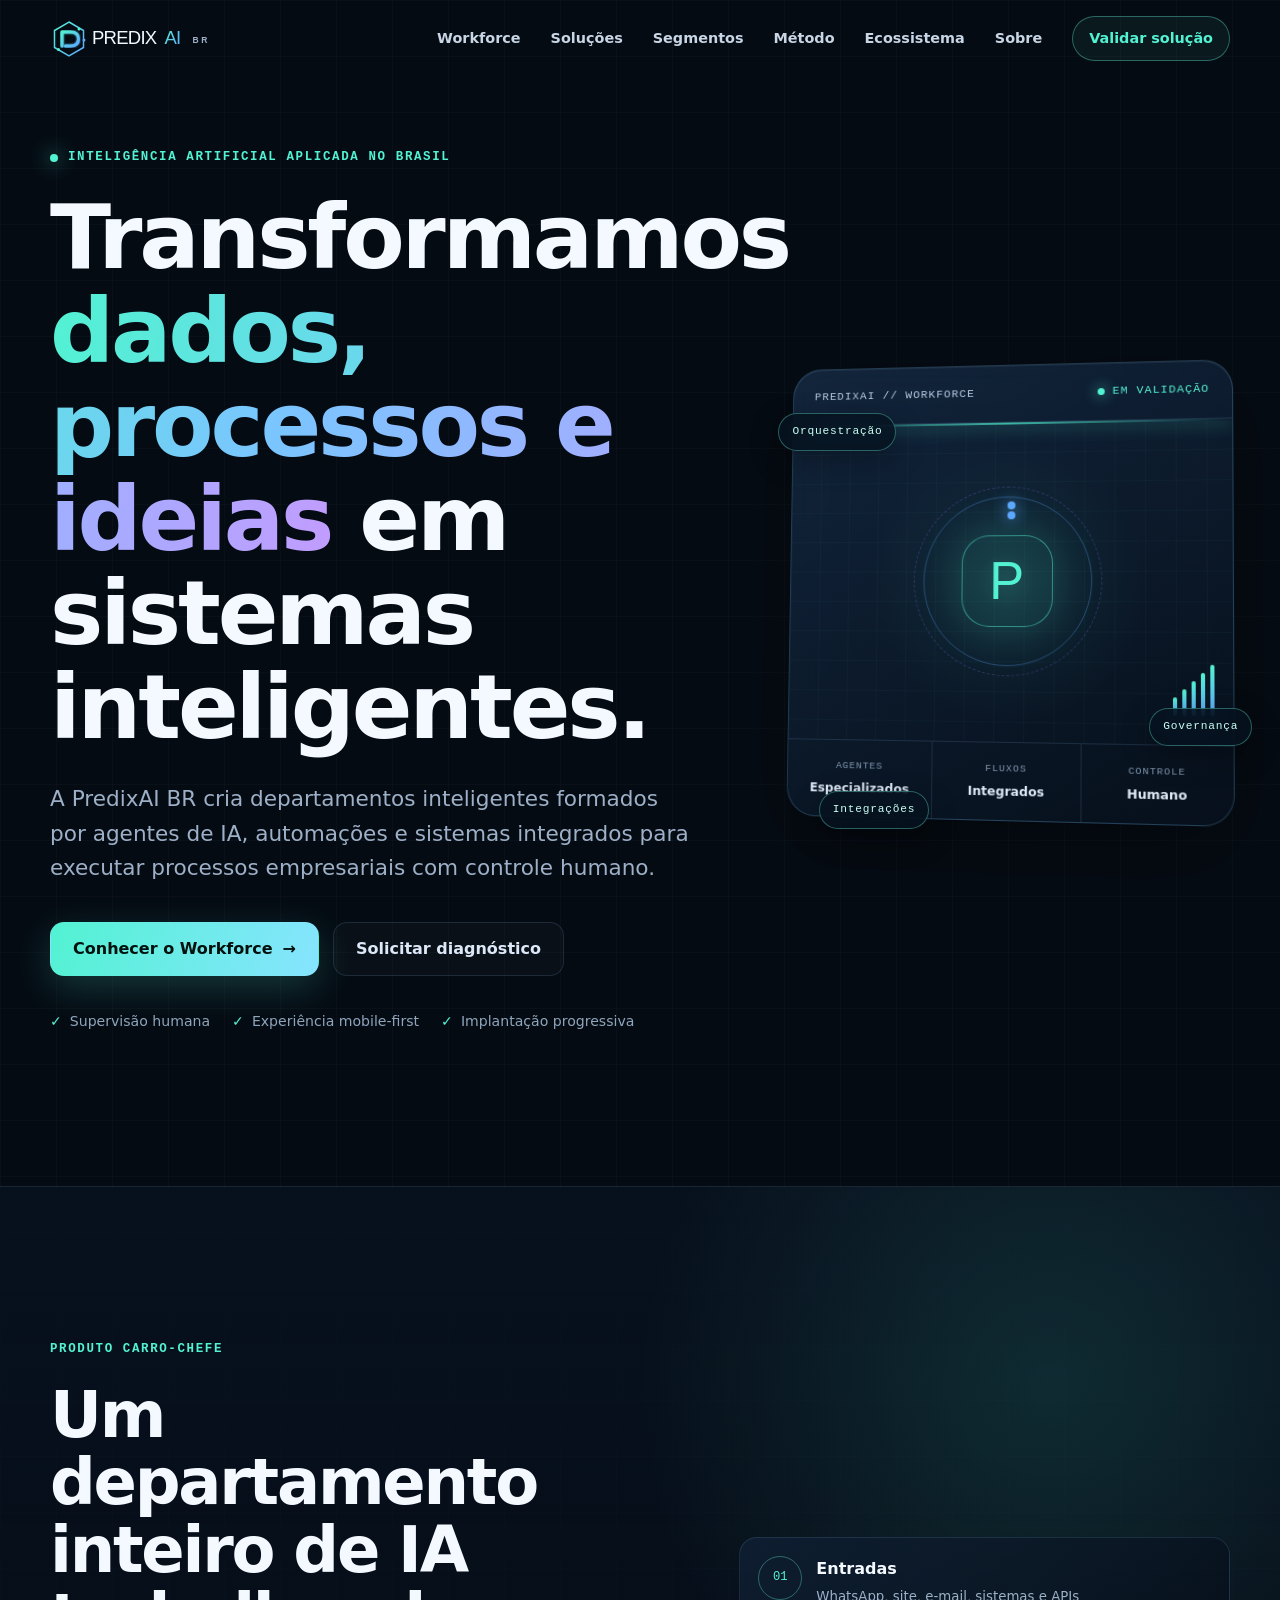
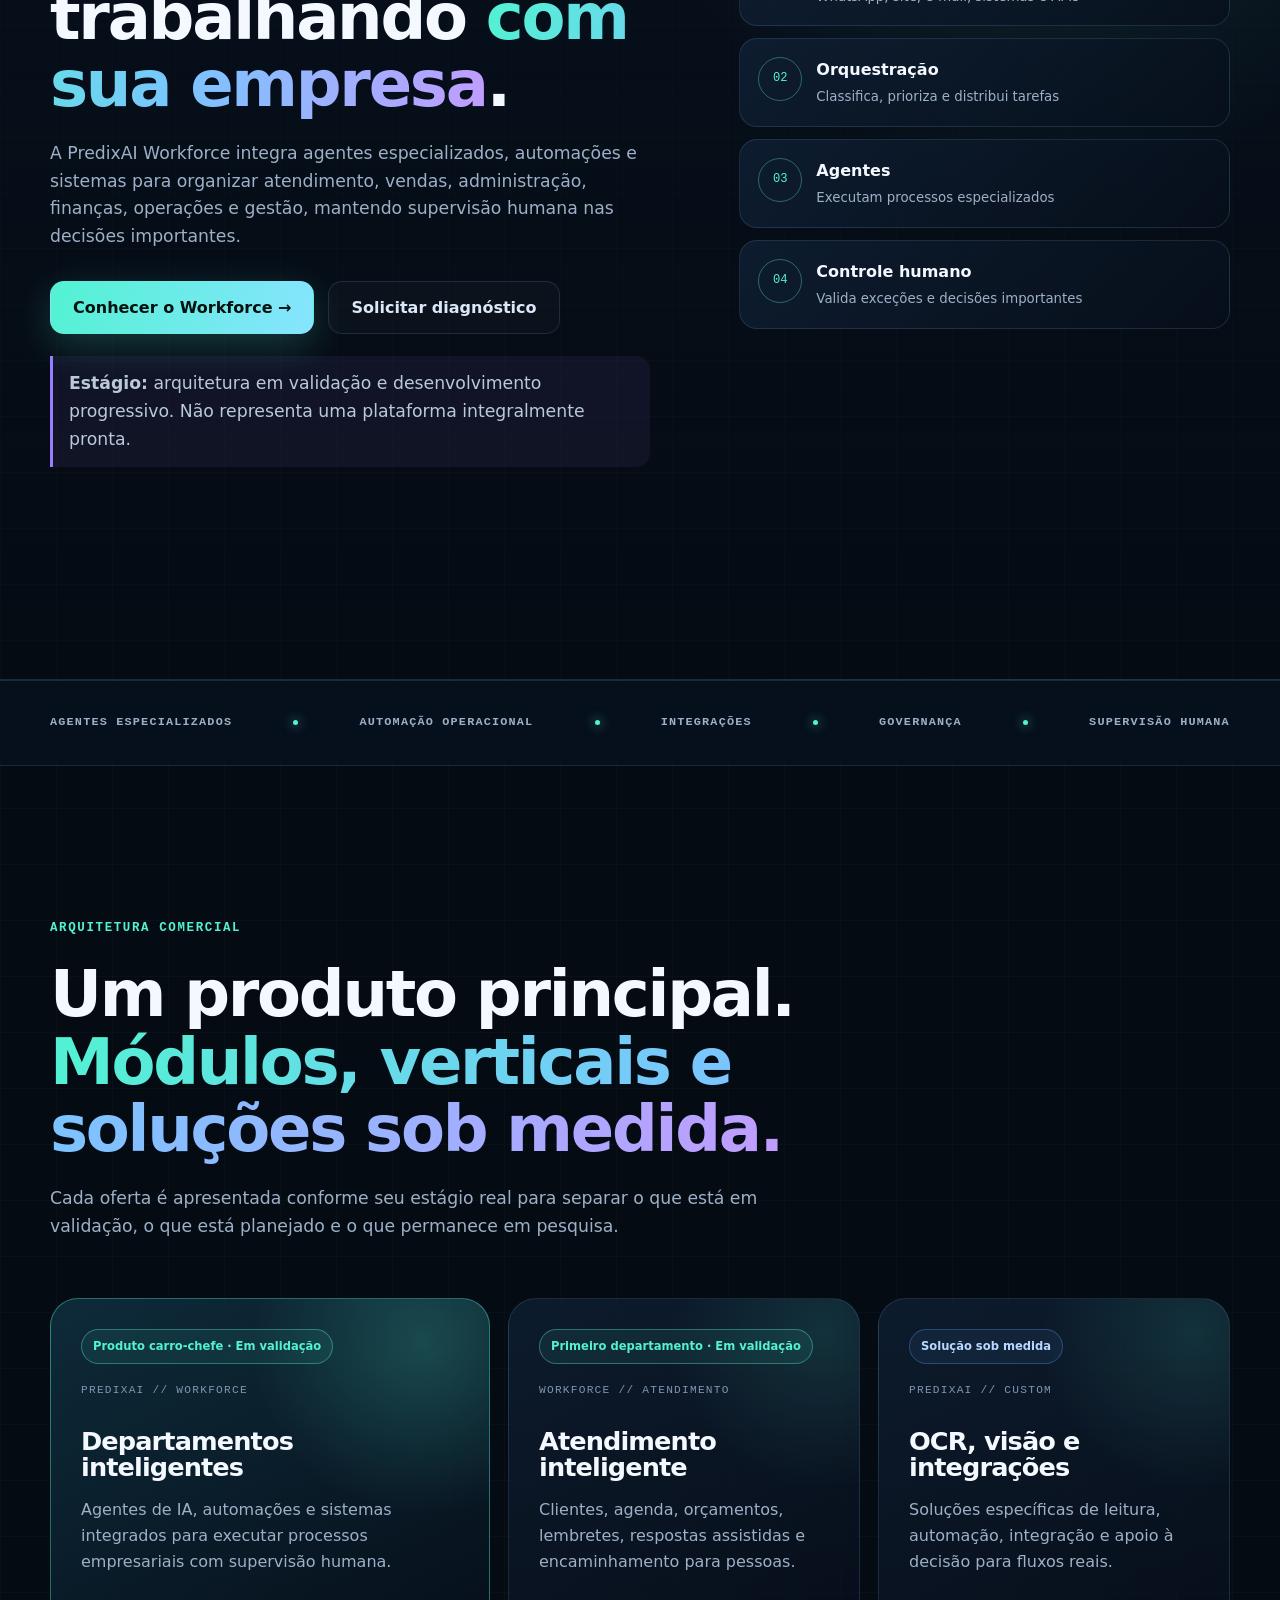
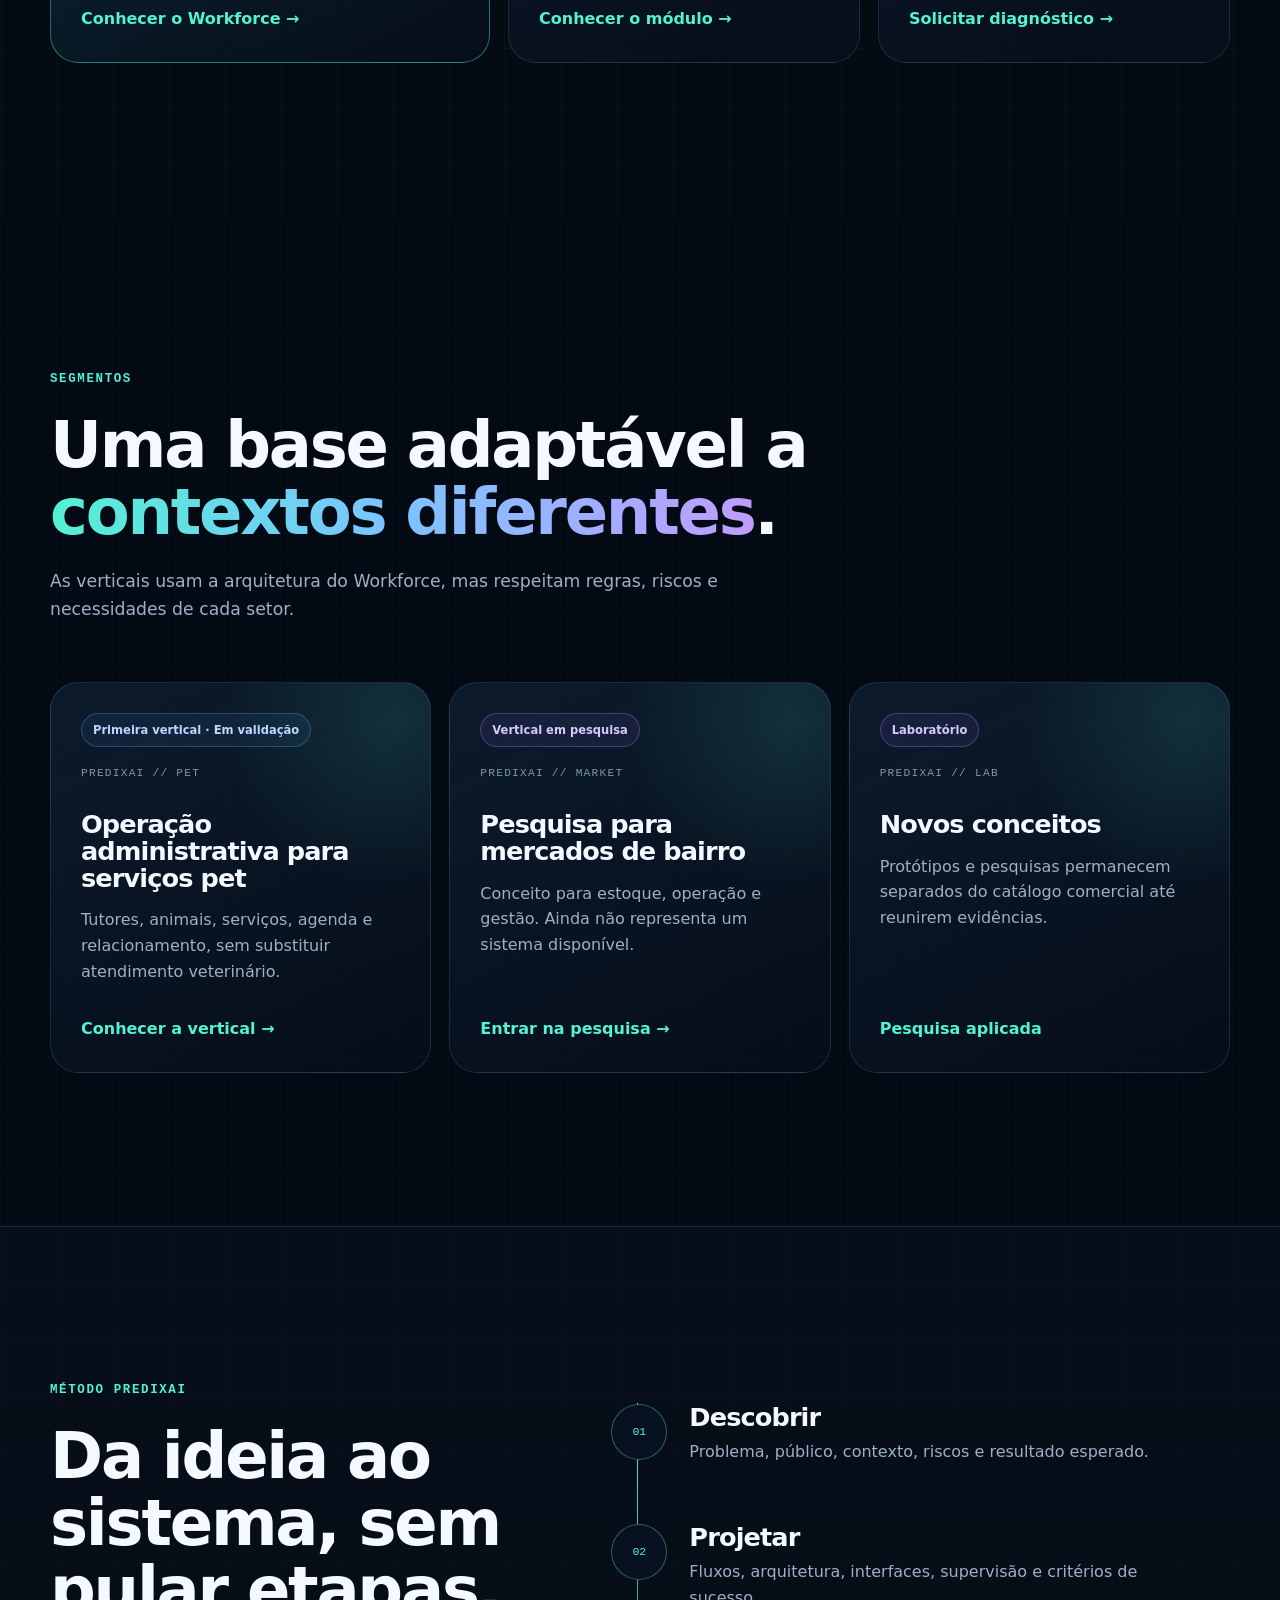
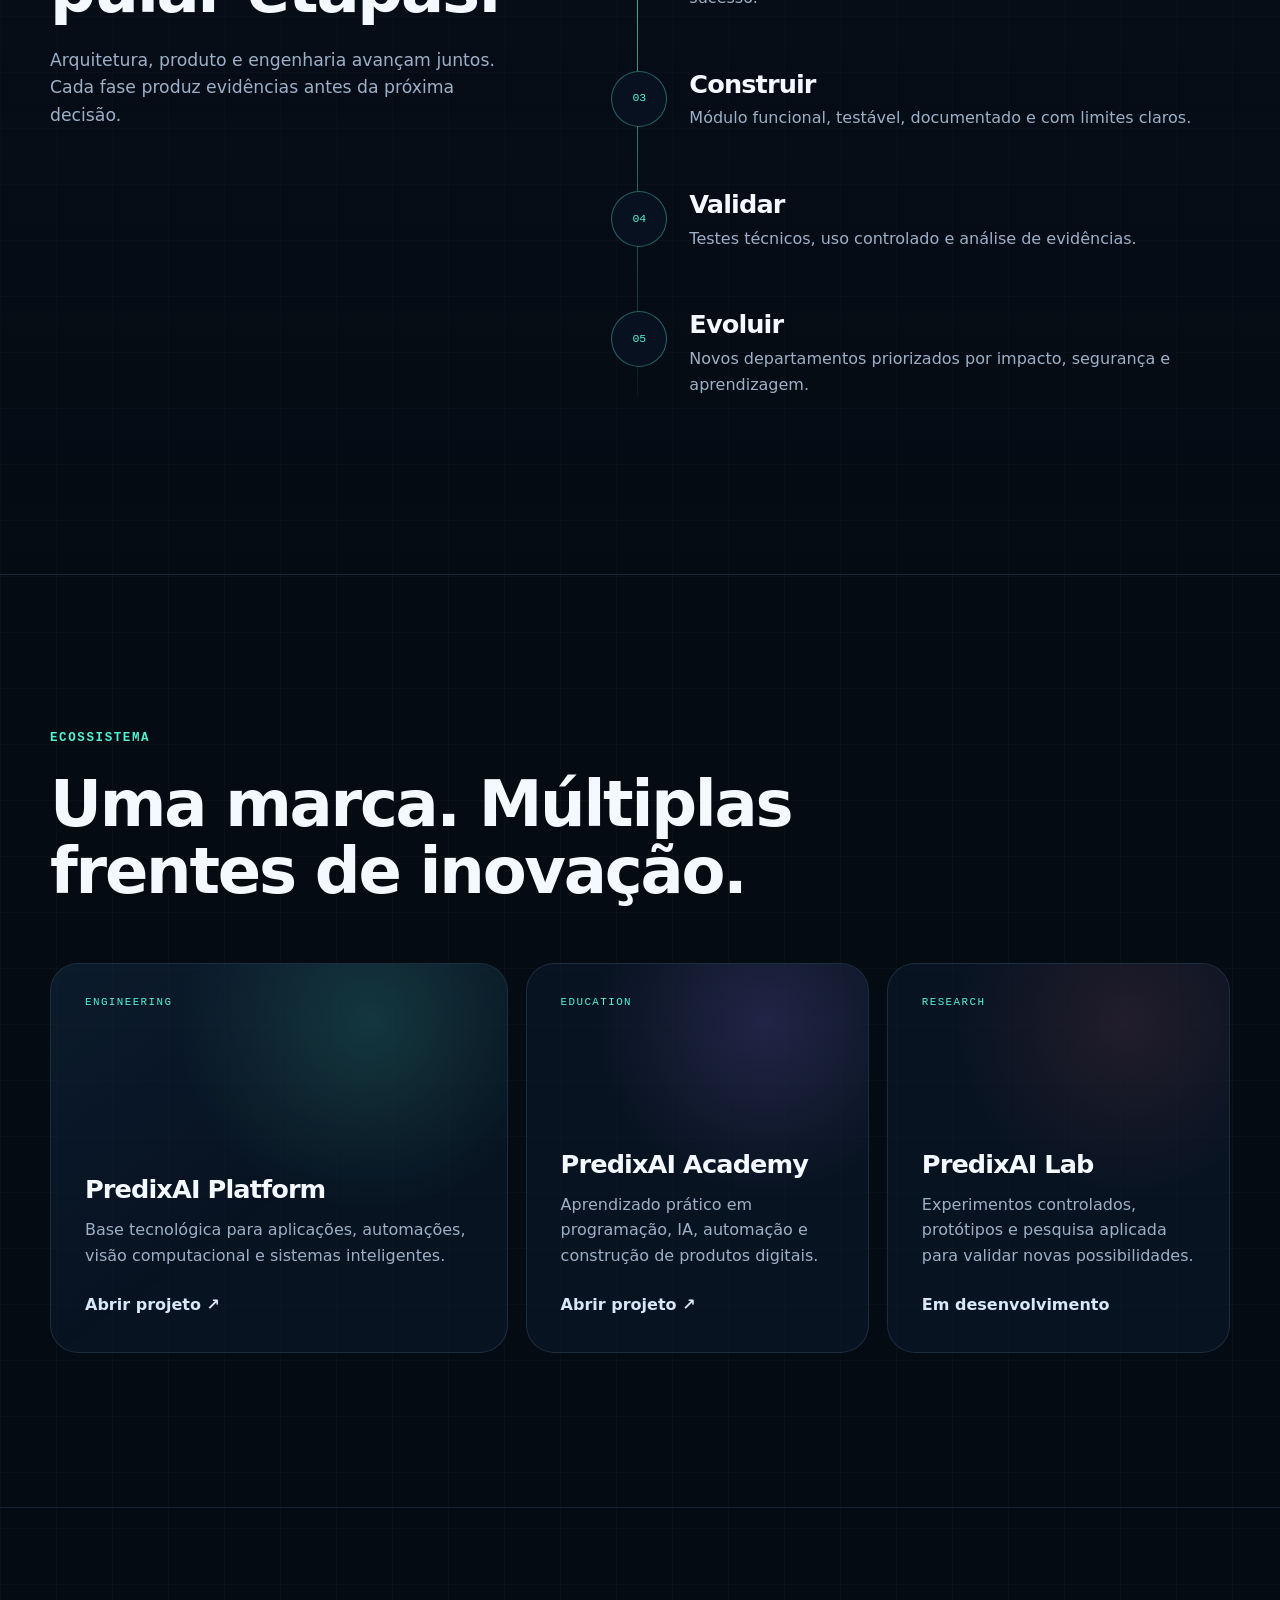
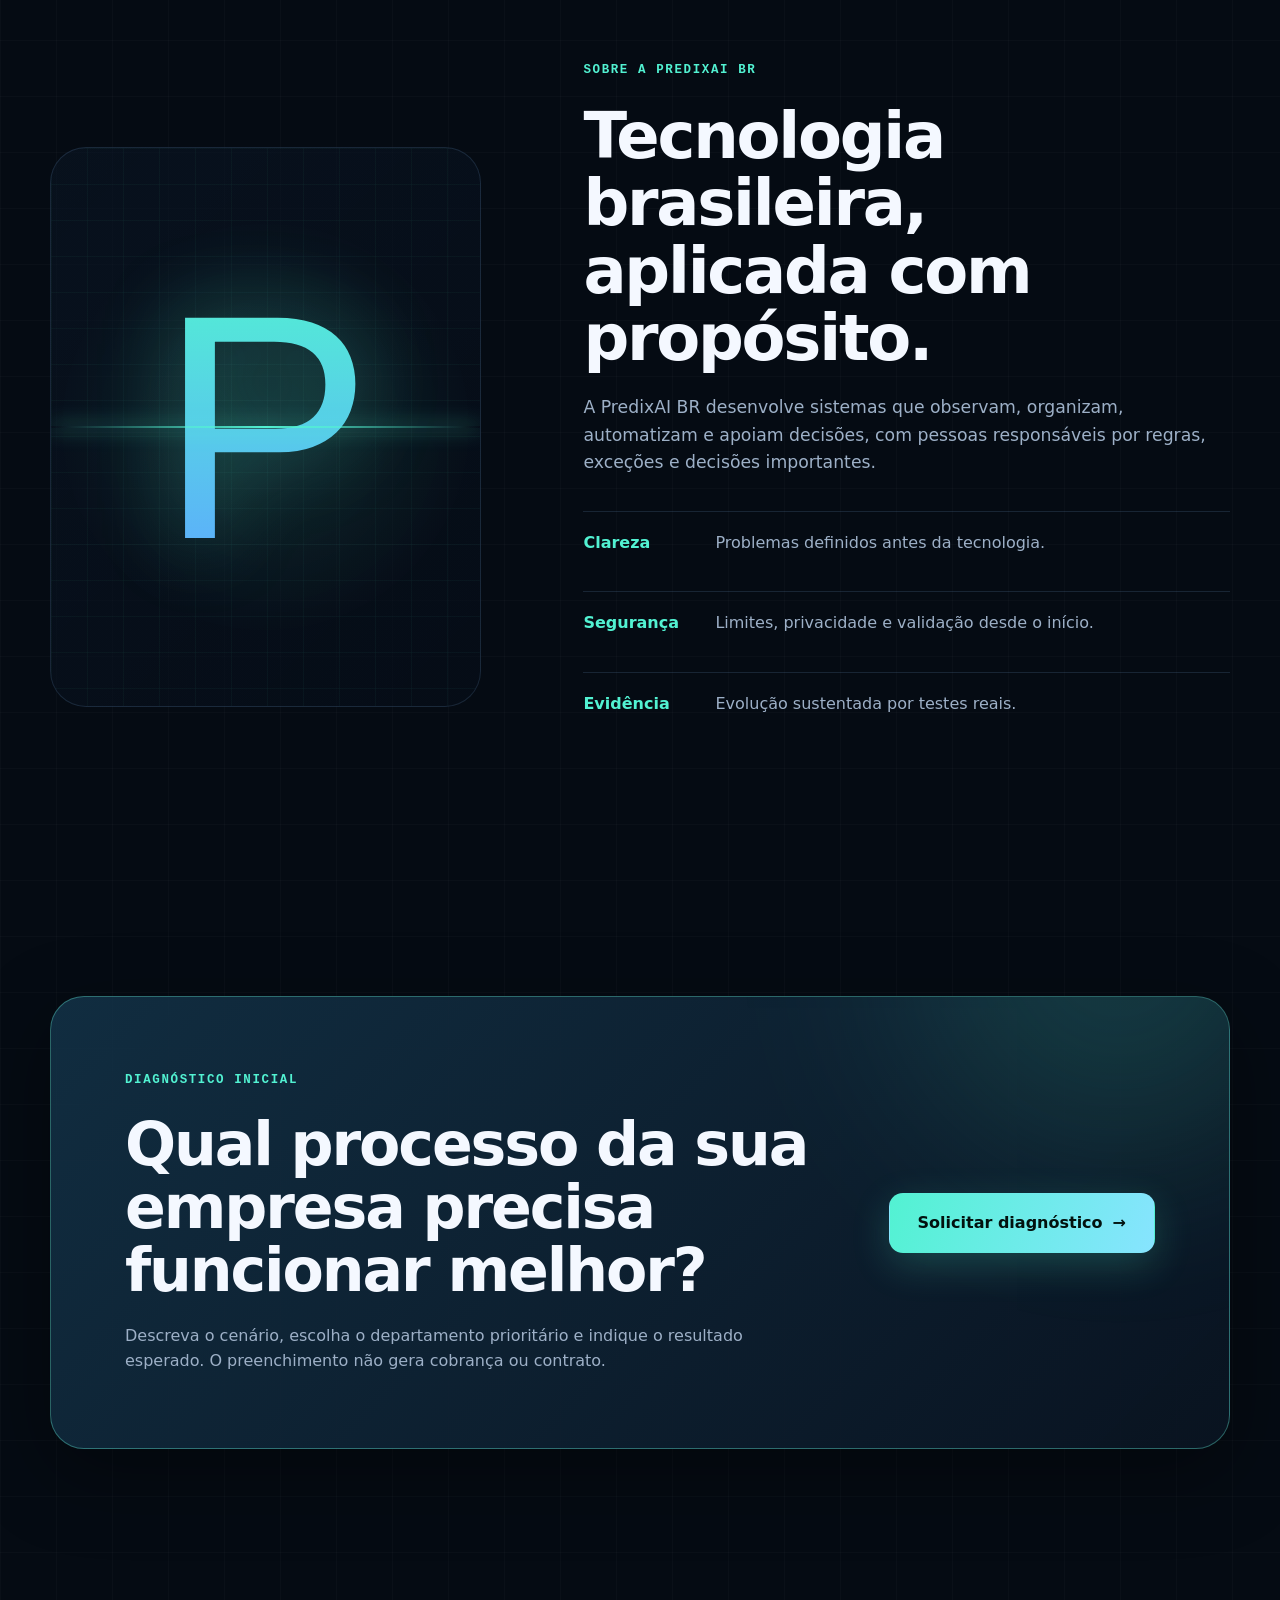
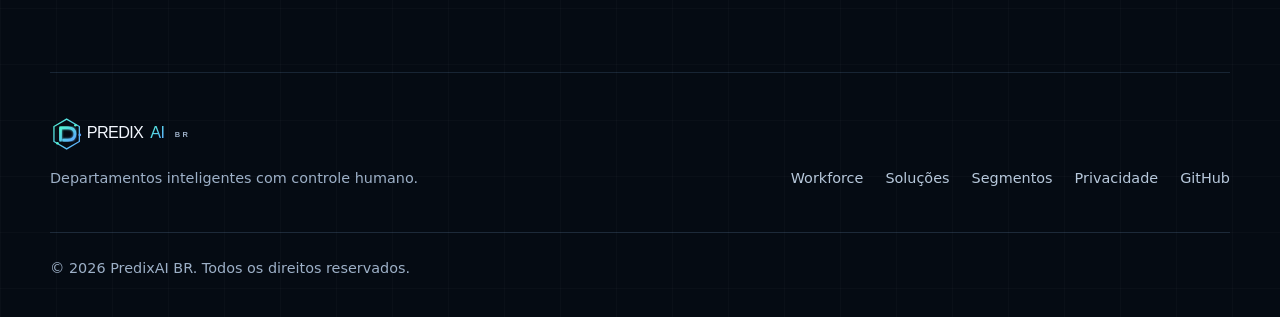
==== commit df68d1f3: "PTP-WEB.2 posicionar Workforce na Home e criar página principal" ====
--- a/index.html
+++ b/index.html
@@ -4,273 +4,55 @@
   <meta charset="utf-8">
   <meta name="viewport" content="width=device-width, initial-scale=1">
   <meta name="theme-color" content="#07111f">
-  <meta name="description" content="PredixAI BR cria soluções brasileiras de inteligência artificial, automação, agentes inteligentes, visão computacional e sistemas de apoio à decisão.">
-  <meta name="keywords" content="inteligência artificial, automação, agentes de IA, visão computacional, OCR, sistemas inteligentes, PredixAI BR">
+  <meta name="description" content="A PredixAI BR cria departamentos inteligentes com agentes de IA, automações e sistemas integrados, mantendo supervisão humana.">
+  <meta name="keywords" content="PredixAI Workforce, agentes de IA, automação empresarial, departamentos inteligentes, inteligência artificial, PredixAI BR">
   <meta name="author" content="PredixAI BR">
   <meta name="robots" content="index, follow">
   <link rel="canonical" href="https://predixai-brand.vercel.app/">
-
-  <meta property="og:type" content="website">
-  <meta property="og:locale" content="pt_BR">
-  <meta property="og:title" content="PredixAI BR — Inteligência que transforma decisões em ação">
-  <meta property="og:description" content="Soluções de IA, automação, agentes inteligentes, visão computacional e sistemas de apoio à decisão.">
-  <meta property="og:url" content="https://predixai-brand.vercel.app/">
-  <meta property="og:image" content="https://predixai-brand.vercel.app/assets/img/social-card.svg">
-
-  <meta name="twitter:card" content="summary_large_image">
-  <meta name="twitter:title" content="PredixAI BR">
-  <meta name="twitter:description" content="Inteligência artificial aplicada a problemas reais.">
+  <meta property="og:type" content="website"><meta property="og:locale" content="pt_BR">
+  <meta property="og:title" content="PredixAI Workforce — Departamentos inteligentes com controle humano">
+  <meta property="og:description" content="Agentes de IA, automações e sistemas integrados para executar processos empresariais com supervisão humana.">
+  <meta property="og:url" content="https://predixai-brand.vercel.app/"><meta property="og:image" content="https://predixai-brand.vercel.app/assets/img/social-card.svg">
+  <meta name="twitter:card" content="summary_large_image"><meta name="twitter:title" content="PredixAI Workforce">
+  <meta name="twitter:description" content="Departamentos inteligentes formados por agentes de IA, automações e sistemas integrados.">
   <meta name="twitter:image" content="https://predixai-brand.vercel.app/assets/img/social-card.svg">
-
-  <title>PredixAI BR — Inteligência Artificial Aplicada</title>
-  <link rel="icon" href="assets/img/favicon.svg" type="image/svg+xml">
-  <link rel="manifest" href="manifest.webmanifest">
-  <link rel="stylesheet" href="assets/css/styles.css">
-
-  <script type="application/ld+json">
-  {
-    "@context": "https://schema.org",
-    "@type": "Organization",
-    "name": "PredixAI BR",
-    "url": "https://predixai-brand.vercel.app/",
-    "logo": "https://predixai-brand.vercel.app/assets/img/logo.svg",
-    "description": "Empresa brasileira especializada em inteligência artificial, automação, agentes inteligentes e sistemas de apoio à decisão.",
-    "sameAs": ["https://github.com/leon337"]
-  }
-  </script>
+  <title>PredixAI Workforce — PredixAI BR</title>
+  <link rel="icon" href="assets/img/favicon.svg" type="image/svg+xml"><link rel="manifest" href="manifest.webmanifest">
+  <link rel="stylesheet" href="assets/css/styles.css"><link rel="stylesheet" href="assets/css/commercial.css"><link rel="stylesheet" href="assets/css/workforce.css">
+  <script type="application/ld+json">{"@context":"https://schema.org","@graph":[{"@type":"Organization","@id":"https://predixai-brand.vercel.app/#organization","name":"PredixAI BR","url":"https://predixai-brand.vercel.app/","logo":"https://predixai-brand.vercel.app/assets/img/logo.svg","description":"Empresa brasileira de inteligência artificial, automação, agentes inteligentes e sistemas integrados.","sameAs":["https://github.com/leon337"]},{"@type":"Service","@id":"https://predixai-brand.vercel.app/solucoes/workforce/#service","name":"PredixAI Workforce","provider":{"@id":"https://predixai-brand.vercel.app/#organization"},"url":"https://predixai-brand.vercel.app/solucoes/workforce/","description":"Arquitetura em validação para criar departamentos inteligentes com agentes de IA, automações, integrações e supervisão humana.","areaServed":"BR","serviceType":"Automação empresarial e agentes de inteligência artificial"}]}</script>
 </head>
 <body>
-  <a class="skip-link" href="#conteudo">Pular para o conteúdo</a>
-  <div class="ambient ambient-one" aria-hidden="true"></div>
-  <div class="ambient ambient-two" aria-hidden="true"></div>
-  <canvas id="network-canvas" aria-hidden="true"></canvas>
-
-  <header class="site-header" data-header>
-    <div class="container nav-wrap">
-      <a class="brand" href="#inicio" aria-label="PredixAI BR — início">
-        <img src="assets/img/logo.svg" alt="" width="194" height="42">
-      </a>
-
-      <button class="menu-toggle" type="button" aria-expanded="false" aria-controls="primary-navigation" data-menu-toggle>
-        <span class="sr-only">Abrir menu</span>
-        <span></span><span></span><span></span>
-      </button>
-
-      <nav id="primary-navigation" class="primary-nav" aria-label="Navegação principal" data-menu>
-        <a href="#solucoes">Soluções</a>
-        <a href="#metodo">Método</a>
-        <a href="#ecossistema">Ecossistema</a>
-        <a href="#sobre">Sobre</a>
-        <a class="nav-cta" href="#contato">Iniciar projeto</a>
-      </nav>
-    </div>
-  </header>
-
+  <a class="skip-link" href="#conteudo">Pular para o conteúdo</a><div class="ambient ambient-one" aria-hidden="true"></div><div class="ambient ambient-two" aria-hidden="true"></div><canvas id="network-canvas" aria-hidden="true"></canvas>
+  <header class="site-header" data-header><div class="container nav-wrap">
+    <a class="brand" href="#inicio" aria-label="PredixAI BR — início"><img src="assets/img/logo.svg" alt="" width="194" height="42"></a>
+    <button class="menu-toggle" type="button" aria-expanded="false" aria-controls="primary-navigation" data-menu-toggle><span class="sr-only">Abrir menu</span><span></span><span></span><span></span></button>
+    <nav id="primary-navigation" class="primary-nav" aria-label="Navegação principal" data-menu><a href="/solucoes/workforce/">Workforce</a><a href="#solucoes">Soluções</a><a href="#segmentos">Segmentos</a><a href="#metodo">Método</a><a href="#ecossistema">Ecossistema</a><a href="#sobre">Sobre</a><a class="nav-cta" href="/validacao/?source=home&produto=workforce">Validar solução</a></nav>
+  </div></header>
   <main id="conteudo">
-    <section class="hero section" id="inicio">
-      <div class="container hero-grid">
-        <div class="hero-copy reveal">
-          <p class="eyebrow"><span class="status-dot"></span> Inteligência artificial aplicada no Brasil</p>
-          <h1>Transformamos <span class="gradient-text">dados, processos e ideias</span> em sistemas inteligentes.</h1>
-          <p class="hero-lead">A PredixAI BR projeta soluções de IA, automação, agentes inteligentes, visão computacional e apoio à decisão para problemas reais.</p>
-          <div class="hero-actions">
-            <a class="button button-primary" href="#solucoes">Explorar soluções <span aria-hidden="true">→</span></a>
-            <a class="button button-ghost" href="https://github.com/leon337" target="_blank" rel="noopener noreferrer">Ver no GitHub</a>
-          </div>
-          <ul class="trust-list" aria-label="Características principais">
-            <li>Arquitetura segura</li>
-            <li>Experiência mobile-first</li>
-            <li>Evolução orientada por evidências</li>
-          </ul>
-        </div>
-
-        <div class="hero-visual reveal" aria-label="Representação visual da plataforma PredixAI">
-          <div class="system-card">
-            <div class="system-topbar">
-              <span class="system-brand">PREDIXAI // CORE</span>
-              <span class="live-indicator">ONLINE</span>
-            </div>
-            <div class="system-display">
-              <div class="core-orbit" aria-hidden="true">
-                <span class="orbit orbit-a"></span>
-                <span class="orbit orbit-b"></span>
-                <span class="core-mark">P</span>
-              </div>
-              <div class="signal-lines" aria-hidden="true">
-                <span style="--i:1"></span><span style="--i:2"></span><span style="--i:3"></span><span style="--i:4"></span><span style="--i:5"></span>
-              </div>
-            </div>
-            <div class="system-metrics">
-              <div><span>AGENTES</span><strong>Orquestrados</strong></div>
-              <div><span>VISÃO</span><strong>Contextual</strong></div>
-              <div><span>DECISÃO</span><strong>Assistida</strong></div>
-            </div>
-          </div>
-          <div class="floating-tag tag-one">Automação</div>
-          <div class="floating-tag tag-two">Visão + OCR</div>
-          <div class="floating-tag tag-three">Agentes IA</div>
-        </div>
-      </div>
-    </section>
-
-    <section class="value-strip" aria-label="Áreas de atuação">
-      <div class="container value-track">
-        <span>Agentes inteligentes</span><i></i>
-        <span>Automação operacional</span><i></i>
-        <span>Visão computacional</span><i></i>
-        <span>Sistemas de decisão</span><i></i>
-        <span>Educação em IA</span>
-      </div>
-    </section>
-
-    <section class="section" id="solucoes">
-      <div class="container">
-        <div class="section-heading reveal">
-          <p class="eyebrow">Soluções</p>
-          <h2>IA desenhada para gerar <span class="gradient-text">resultado operacional</span>.</h2>
-          <p>Do diagnóstico ao produto, cada solução nasce de um problema bem definido, com segurança, experiência do usuário e evolução sustentável.</p>
-        </div>
-
-        <div class="solution-grid">
-          <article class="solution-card reveal">
-            <span class="card-number">01</span>
-            <div class="icon-box" aria-hidden="true">◎</div>
-            <h3>Agentes inteligentes</h3>
-            <p>Assistentes especializados que interpretam contexto, usam ferramentas e apoiam tarefas com regras claras.</p>
-            <span class="card-tag">ORQUESTRAÇÃO</span>
-          </article>
-          <article class="solution-card reveal">
-            <span class="card-number">02</span>
-            <div class="icon-box" aria-hidden="true">⌁</div>
-            <h3>Automação de processos</h3>
-            <p>Fluxos digitais para reduzir trabalho repetitivo, integrar sistemas e aumentar rastreabilidade.</p>
-            <span class="card-tag">EFICIÊNCIA</span>
-          </article>
-          <article class="solution-card reveal">
-            <span class="card-number">03</span>
-            <div class="icon-box" aria-hidden="true">◉</div>
-            <h3>Visão computacional e OCR</h3>
-            <p>Leitura de telas, documentos e imagens com validação, privacidade e tratamento de incerteza.</p>
-            <span class="card-tag">PERCEPÇÃO</span>
-          </article>
-          <article class="solution-card reveal">
-            <span class="card-number">04</span>
-            <div class="icon-box" aria-hidden="true">⌘</div>
-            <h3>Sistemas de apoio à decisão</h3>
-            <p>Dados organizados em sinais, cenários e recomendações para decisões humanas mais consistentes.</p>
-            <span class="card-tag">INTELIGÊNCIA</span>
-          </article>
-          <article class="solution-card reveal">
-            <span class="card-number">05</span>
-            <div class="icon-box" aria-hidden="true">◇</div>
-            <h3>Produtos sob medida</h3>
-            <p>Aplicações web, painéis mobile-first e plataformas inteligentes alinhadas ao fluxo real do negócio.</p>
-            <span class="card-tag">PRODUTO</span>
-          </article>
-          <article class="solution-card reveal">
-            <span class="card-number">06</span>
-            <div class="icon-box" aria-hidden="true">△</div>
-            <h3>Educação e capacitação</h3>
-            <p>Conteúdo prático para aprender, aplicar e governar inteligência artificial com responsabilidade.</p>
-            <span class="card-tag">ACADEMY</span>
-          </article>
-        </div>
-      </div>
-    </section>
-
-    <section class="section method-section" id="metodo">
-      <div class="container method-grid">
-        <div class="section-heading reveal">
-          <p class="eyebrow">Método PredixAI</p>
-          <h2>Da ideia ao sistema, sem pular etapas.</h2>
-          <p>Arquitetura, produto e engenharia avançam juntos. Cada fase produz evidências antes da próxima decisão.</p>
-        </div>
-        <ol class="timeline">
-          <li class="reveal"><span>01</span><div><h3>Descobrir</h3><p>Problema, público, contexto, riscos e resultado esperado.</p></div></li>
-          <li class="reveal"><span>02</span><div><h3>Projetar</h3><p>Fluxos, arquitetura, interfaces e critérios de sucesso.</p></div></li>
-          <li class="reveal"><span>03</span><div><h3>Construir</h3><p>MVP funcional, modular, testável e documentado.</p></div></li>
-          <li class="reveal"><span>04</span><div><h3>Validar</h3><p>Testes técnicos, uso real controlado e análise de evidências.</p></div></li>
-          <li class="reveal"><span>05</span><div><h3>Evoluir</h3><p>Melhorias priorizadas por impacto, segurança e aprendizagem.</p></div></li>
-        </ol>
-      </div>
-    </section>
-
-    <section class="section" id="ecossistema">
-      <div class="container">
-        <div class="section-heading reveal">
-          <p class="eyebrow">Ecossistema</p>
-          <h2>Uma marca. Múltiplas frentes de inovação.</h2>
-        </div>
-        <div class="ecosystem-grid">
-          <a class="ecosystem-card platform reveal" href="https://github.com/leon337/predixai-platform" target="_blank" rel="noopener noreferrer">
-            <span class="ecosystem-kicker">ENGINEERING</span>
-            <h3>PredixAI Platform</h3>
-            <p>Base tecnológica para aplicações, automações, visão computacional e sistemas inteligentes.</p>
-            <span class="ecosystem-link">Abrir projeto <span aria-hidden="true">↗</span></span>
-          </a>
-          <a class="ecosystem-card academy reveal" href="https://github.com/leon337/predixai-academy" target="_blank" rel="noopener noreferrer">
-            <span class="ecosystem-kicker">EDUCATION</span>
-            <h3>PredixAI Academy</h3>
-            <p>Aprendizado prático em programação, IA, automação e construção de produtos digitais.</p>
-            <span class="ecosystem-link">Abrir projeto <span aria-hidden="true">↗</span></span>
-          </a>
-          <article class="ecosystem-card lab reveal">
-            <span class="ecosystem-kicker">RESEARCH</span>
-            <h3>PredixAI Lab</h3>
-            <p>Experimentos controlados, protótipos e pesquisa aplicada para validar novas possibilidades.</p>
-            <span class="ecosystem-link">Em desenvolvimento</span>
-          </article>
-        </div>
-      </div>
-    </section>
-
-    <section class="section about-section" id="sobre">
-      <div class="container about-grid">
-        <div class="about-panel reveal">
-          <span class="large-mark" aria-hidden="true">P</span>
-          <div class="about-scanline" aria-hidden="true"></div>
-        </div>
-        <div class="section-heading reveal">
-          <p class="eyebrow">Sobre a PredixAI BR</p>
-          <h2>Tecnologia brasileira, aplicada com propósito.</h2>
-          <p>A PredixAI BR é uma empresa de inteligência artificial ampla. Desenvolvemos sistemas que observam, organizam, automatizam e apoiam decisões — sempre com o ser humano no controle.</p>
-          <div class="principles">
-            <div><strong>Clareza</strong><span>Problemas bem definidos antes da tecnologia.</span></div>
-            <div><strong>Segurança</strong><span>Limites, privacidade e validação desde o início.</span></div>
-            <div><strong>Evidência</strong><span>Decisões técnicas sustentadas por testes reais.</span></div>
-          </div>
-        </div>
-      </div>
-    </section>
-
-    <section class="section contact-section" id="contato">
-      <div class="container contact-card reveal">
-        <div>
-          <p class="eyebrow">Próximo projeto</p>
-          <h2>Tem um problema que pode ser resolvido com inteligência artificial?</h2>
-          <p>Organize a ideia, defina o resultado esperado e transforme-a em uma primeira versão validável.</p>
-        </div>
-        <a class="button button-primary button-large" href="https://github.com/leon337" target="_blank" rel="noopener noreferrer">Falar pelo GitHub <span aria-hidden="true">↗</span></a>
-      </div>
-    </section>
+    <section class="hero section" id="inicio"><div class="container hero-grid">
+      <div class="hero-copy reveal"><p class="eyebrow"><span class="status-dot"></span> Inteligência artificial aplicada no Brasil</p><h1>Transformamos <span class="gradient-text">dados, processos e ideias</span> em sistemas inteligentes.</h1><p class="hero-lead">A PredixAI BR cria departamentos inteligentes formados por agentes de IA, automações e sistemas integrados para executar processos empresariais com controle humano.</p><div class="hero-actions"><a class="button button-primary" href="#workforce">Conhecer o Workforce <span aria-hidden="true">→</span></a><a class="button button-ghost" href="/validacao/?source=home&produto=workforce">Solicitar diagnóstico</a></div><ul class="trust-list" aria-label="Princípios principais"><li>Supervisão humana</li><li>Experiência mobile-first</li><li>Implantação progressiva</li></ul></div>
+      <div class="hero-visual reveal" aria-label="Representação visual da plataforma PredixAI"><div class="system-card"><div class="system-topbar"><span class="system-brand">PREDIXAI // WORKFORCE</span><span class="live-indicator">EM VALIDAÇÃO</span></div><div class="system-display"><div class="core-orbit" aria-hidden="true"><span class="orbit orbit-a"></span><span class="orbit orbit-b"></span><span class="core-mark">P</span></div><div class="signal-lines" aria-hidden="true"><span style="--i:1"></span><span style="--i:2"></span><span style="--i:3"></span><span style="--i:4"></span><span style="--i:5"></span></div></div><div class="system-metrics"><div><span>AGENTES</span><strong>Especializados</strong></div><div><span>FLUXOS</span><strong>Integrados</strong></div><div><span>CONTROLE</span><strong>Humano</strong></div></div></div><div class="floating-tag tag-one">Orquestração</div><div class="floating-tag tag-two">Governança</div><div class="floating-tag tag-three">Integrações</div></div>
+    </div></section>
+    <section class="section workforce-highlight" id="workforce"><div class="container workforce-highlight-grid">
+      <div class="section-heading reveal"><p class="eyebrow">Produto carro-chefe</p><h2>Um departamento inteiro de IA trabalhando <span class="gradient-text">com sua empresa</span>.</h2><p>A PredixAI Workforce integra agentes especializados, automações e sistemas para organizar atendimento, vendas, administração, finanças, operações e gestão, mantendo supervisão humana nas decisões importantes.</p><div class="page-actions"><a class="button button-primary" href="/solucoes/workforce/">Conhecer o Workforce →</a><a class="button button-ghost" href="/validacao/?source=home&produto=workforce">Solicitar diagnóstico</a></div><p class="stage-note"><strong>Estágio:</strong> arquitetura em validação e desenvolvimento progressivo. Não representa uma plataforma integralmente pronta.</p></div>
+      <div class="workforce-mini-flow reveal" aria-label="Resumo do fluxo PredixAI Workforce"><div><span>01</span><strong>Entradas</strong><small>WhatsApp, site, e-mail, sistemas e APIs</small></div><div><span>02</span><strong>Orquestração</strong><small>Classifica, prioriza e distribui tarefas</small></div><div><span>03</span><strong>Agentes</strong><small>Executam processos especializados</small></div><div><span>04</span><strong>Controle humano</strong><small>Valida exceções e decisões importantes</small></div></div>
+    </div></section>
+    <section class="value-strip" aria-label="Áreas de atuação"><div class="container value-track"><span>Agentes especializados</span><i></i><span>Automação operacional</span><i></i><span>Integrações</span><i></i><span>Governança</span><i></i><span>Supervisão humana</span></div></section>
+    <section class="section" id="solucoes"><div class="container"><div class="section-heading reveal"><p class="eyebrow">Arquitetura comercial</p><h2>Um produto principal. <span class="gradient-text">Módulos, verticais e soluções sob medida.</span></h2><p>Cada oferta é apresentada conforme seu estágio real para separar o que está em validação, o que está planejado e o que permanece em pesquisa.</p></div><div class="product-grid product-grid-expanded">
+      <a class="product-card product-card-flagship reveal" href="/solucoes/workforce/"><span class="product-status is-priority">Produto carro-chefe · Em validação</span><span class="product-code">PREDIXAI // WORKFORCE</span><h3>Departamentos inteligentes</h3><p>Agentes de IA, automações e sistemas integrados para executar processos empresariais com supervisão humana.</p><strong>Conhecer o Workforce →</strong></a>
+      <a class="product-card reveal" href="/solucoes/atendimento/"><span class="product-status is-priority">Primeiro departamento · Em validação</span><span class="product-code">WORKFORCE // ATENDIMENTO</span><h3>Atendimento inteligente</h3><p>Clientes, agenda, orçamentos, lembretes, respostas assistidas e encaminhamento para pessoas.</p><strong>Conhecer o módulo →</strong></a>
+      <a class="product-card reveal" href="/validacao/?source=sob_medida&produto=sob_medida"><span class="product-status">Solução sob medida</span><span class="product-code">PREDIXAI // CUSTOM</span><h3>OCR, visão e integrações</h3><p>Soluções específicas de leitura, automação, integração e apoio à decisão para fluxos reais.</p><strong>Solicitar diagnóstico →</strong></a>
+    </div></div></section>
+    <section class="section segment-section" id="segmentos"><div class="container"><div class="section-heading reveal"><p class="eyebrow">Segmentos</p><h2>Uma base adaptável a <span class="gradient-text">contextos diferentes</span>.</h2><p>As verticais usam a arquitetura do Workforce, mas respeitam regras, riscos e necessidades de cada setor.</p></div><div class="product-grid">
+      <a class="product-card reveal" href="/solucoes/pet/"><span class="product-status">Primeira vertical · Em validação</span><span class="product-code">PREDIXAI // PET</span><h3>Operação administrativa para serviços pet</h3><p>Tutores, animais, serviços, agenda e relacionamento, sem substituir atendimento veterinário.</p><strong>Conhecer a vertical →</strong></a>
+      <a class="product-card reveal" href="/solucoes/market/"><span class="product-status is-research">Vertical em pesquisa</span><span class="product-code">PREDIXAI // MARKET</span><h3>Pesquisa para mercados de bairro</h3><p>Conceito para estoque, operação e gestão. Ainda não representa um sistema disponível.</p><strong>Entrar na pesquisa →</strong></a>
+      <article class="product-card reveal"><span class="product-status is-research">Laboratório</span><span class="product-code">PREDIXAI // LAB</span><h3>Novos conceitos</h3><p>Protótipos e pesquisas permanecem separados do catálogo comercial até reunirem evidências.</p><strong>Pesquisa aplicada</strong></article>
+    </div></div></section>
+    <section class="section method-section" id="metodo"><div class="container method-grid"><div class="section-heading reveal"><p class="eyebrow">Método PredixAI</p><h2>Da ideia ao sistema, sem pular etapas.</h2><p>Arquitetura, produto e engenharia avançam juntos. Cada fase produz evidências antes da próxima decisão.</p></div><ol class="timeline"><li class="reveal"><span>01</span><div><h3>Descobrir</h3><p>Problema, público, contexto, riscos e resultado esperado.</p></div></li><li class="reveal"><span>02</span><div><h3>Projetar</h3><p>Fluxos, arquitetura, interfaces, supervisão e critérios de sucesso.</p></div></li><li class="reveal"><span>03</span><div><h3>Construir</h3><p>Módulo funcional, testável, documentado e com limites claros.</p></div></li><li class="reveal"><span>04</span><div><h3>Validar</h3><p>Testes técnicos, uso controlado e análise de evidências.</p></div></li><li class="reveal"><span>05</span><div><h3>Evoluir</h3><p>Novos departamentos priorizados por impacto, segurança e aprendizagem.</p></div></li></ol></div></section>
+    <section class="section" id="ecossistema"><div class="container"><div class="section-heading reveal"><p class="eyebrow">Ecossistema</p><h2>Uma marca. Múltiplas frentes de inovação.</h2></div><div class="ecosystem-grid"><a class="ecosystem-card platform reveal" href="https://github.com/leon337/predixai-platform" target="_blank" rel="noopener noreferrer"><span class="ecosystem-kicker">ENGINEERING</span><h3>PredixAI Platform</h3><p>Base tecnológica para aplicações, automações, visão computacional e sistemas inteligentes.</p><span class="ecosystem-link">Abrir projeto <span aria-hidden="true">↗</span></span></a><a class="ecosystem-card academy reveal" href="https://github.com/leon337/predixai-academy" target="_blank" rel="noopener noreferrer"><span class="ecosystem-kicker">EDUCATION</span><h3>PredixAI Academy</h3><p>Aprendizado prático em programação, IA, automação e construção de produtos digitais.</p><span class="ecosystem-link">Abrir projeto <span aria-hidden="true">↗</span></span></a><article class="ecosystem-card lab reveal"><span class="ecosystem-kicker">RESEARCH</span><h3>PredixAI Lab</h3><p>Experimentos controlados, protótipos e pesquisa aplicada para validar novas possibilidades.</p><span class="ecosystem-link">Em desenvolvimento</span></article></div></div></section>
+    <section class="section about-section" id="sobre"><div class="container about-grid"><div class="about-panel reveal"><span class="large-mark" aria-hidden="true">P</span><div class="about-scanline" aria-hidden="true"></div></div><div class="section-heading reveal"><p class="eyebrow">Sobre a PredixAI BR</p><h2>Tecnologia brasileira, aplicada com propósito.</h2><p>A PredixAI BR desenvolve sistemas que observam, organizam, automatizam e apoiam decisões, com pessoas responsáveis por regras, exceções e decisões importantes.</p><div class="principles"><div><strong>Clareza</strong><span>Problemas definidos antes da tecnologia.</span></div><div><strong>Segurança</strong><span>Limites, privacidade e validação desde o início.</span></div><div><strong>Evidência</strong><span>Evolução sustentada por testes reais.</span></div></div></div></div></section>
+    <section class="section contact-section" id="contato"><div class="container contact-card reveal"><div><p class="eyebrow">Diagnóstico inicial</p><h2>Qual processo da sua empresa precisa funcionar melhor?</h2><p>Descreva o cenário, escolha o departamento prioritário e indique o resultado esperado. O preenchimento não gera cobrança ou contrato.</p></div><a class="button button-primary button-large" href="/validacao/?source=home&produto=workforce">Solicitar diagnóstico <span aria-hidden="true">→</span></a></div></section>
   </main>
-
-  <footer class="site-footer">
-    <div class="container footer-grid">
-      <div>
-        <img src="assets/img/logo.svg" alt="PredixAI BR" width="194" height="42">
-        <p>Inteligência artificial aplicada a problemas reais.</p>
-      </div>
-      <div class="footer-links">
-        <a href="#solucoes">Soluções</a>
-        <a href="#metodo">Método</a>
-        <a href="#sobre">Sobre</a>
-        <a href="https://github.com/leon337" target="_blank" rel="noopener noreferrer">GitHub</a>
-      </div>
-      <p class="copyright">© <span data-year></span> PredixAI BR. Todos os direitos reservados.</p>
-    </div>
-  </footer>
-
+  <footer class="site-footer"><div class="container footer-grid"><div><img src="assets/img/logo.svg" alt="PredixAI BR" width="194" height="42"><p>Departamentos inteligentes com controle humano.</p></div><div class="footer-links"><a href="/solucoes/workforce/">Workforce</a><a href="#solucoes">Soluções</a><a href="#segmentos">Segmentos</a><a href="/privacidade/">Privacidade</a><a href="https://github.com/leon337" target="_blank" rel="noopener noreferrer">GitHub</a></div><p class="copyright">© <span data-year></span> PredixAI BR. Todos os direitos reservados.</p></div></footer>
   <script src="assets/js/main.js" defer></script>
-</body>
-</html>
+</body></html>
--- a/assets/css/commercial.css
+++ b/assets/css/commercial.css
@@ -0,0 +1,95 @@
+@layer components {
+  .commercial-section { border-block: 1px solid var(--line); background: linear-gradient(180deg, rgba(7,17,31,.72), rgba(5,11,19,.12)); }
+  .product-grid { display: grid; grid-template-columns: repeat(3, 1fr); gap: 18px; }
+  .product-card { min-height: 360px; display: flex; flex-direction: column; align-items: flex-start; padding: 30px; border: 1px solid var(--line); border-radius: 28px; background: radial-gradient(circle at 90% 10%, rgba(82,242,210,.12), transparent 34%), linear-gradient(155deg, rgba(15,31,51,.82), rgba(7,15,27,.72)); transition: transform .24s ease, border-color .24s ease; }
+  .product-card:hover { transform: translateY(-6px); border-color: var(--line-strong); }
+  .product-card h3 { margin-top: 28px; }
+  .product-card p { margin-top: 16px; }
+  .product-card strong { margin-top: auto; padding-top: 32px; color: var(--cyan); }
+  .product-code { color: #7f96af; font-family: ui-monospace, monospace; font-size: .7rem; letter-spacing: .11em; }
+  .product-status { padding: 7px 11px; margin-bottom: 18px; border: 1px solid rgba(93,168,255,.3); border-radius: 999px; color: #b9d8ff; background: rgba(93,168,255,.08); font-size: .72rem; font-weight: 800; }
+  .product-status.is-priority { color: var(--cyan); border-color: var(--line-strong); background: rgba(82,242,210,.08); }
+  .product-status.is-research { color: #d9c8ff; border-color: rgba(156,123,255,.35); background: rgba(156,123,255,.08); }
+
+  .page-shell { padding-top: calc(var(--header-height) + 54px); }
+  .page-main { min-height: calc(100svh - var(--header-height)); }
+  .page-hero { padding: clamp(58px, 9vw, 110px) 0 50px; }
+  .page-hero-grid { display: grid; grid-template-columns: 1.15fr .85fr; gap: clamp(36px, 7vw, 90px); align-items: center; }
+  .page-hero h1 { font-size: clamp(2.5rem, 6vw, 5rem); }
+  .page-hero p:not(.eyebrow) { max-width: 720px; margin-top: 24px; font-size: 1.08rem; }
+
+  .status-panel, .content-panel, .form-shell { border: 1px solid var(--line); border-radius: 28px; background: linear-gradient(155deg, rgba(15,31,51,.82), rgba(7,15,27,.78)); box-shadow: var(--shadow); }
+  .status-panel { padding: 30px; }
+  .status-panel ul { display: grid; gap: 12px; margin-top: 22px; padding-left: 22px; color: var(--muted); }
+  .status-panel strong { color: var(--cyan); }
+  .content-section { padding: 36px 0 100px; }
+  .content-grid { display: grid; grid-template-columns: repeat(3, 1fr); gap: 18px; }
+  .content-panel { padding: 28px; }
+  .content-panel h2, .content-panel h3 { margin-bottom: 14px; }
+  .content-panel ul { display: grid; gap: 10px; padding-left: 22px; color: var(--muted); }
+  .content-panel.is-wide { grid-column: 1 / -1; }
+  .page-actions { display: flex; flex-wrap: wrap; gap: 14px; margin-top: 30px; }
+  .notice { padding: 18px 20px; border-left: 3px solid var(--cyan); border-radius: 0 14px 14px 0; color: #c9d8e9; background: rgba(82,242,210,.055); }
+  .notice.is-warning { border-left-color: var(--violet); background: rgba(156,123,255,.07); }
+
+  .form-layout { display: grid; grid-template-columns: minmax(0,1fr) 300px; gap: 24px; align-items: start; padding-bottom: 100px; }
+  .form-shell { padding: clamp(24px, 5vw, 48px); }
+  .form-aside { position: sticky; top: calc(var(--header-height) + 28px); padding: 24px; border: 1px solid var(--line); border-radius: 22px; background: rgba(7,17,31,.76); }
+  .form-aside h2 { font-size: 1.25rem; }
+  .form-aside ul { display: grid; gap: 10px; margin-top: 18px; padding-left: 20px; color: var(--muted); font-size: .9rem; }
+  .form-progress { position: relative; overflow: hidden; padding-bottom: 14px; margin-bottom: 32px; border-bottom: 1px solid var(--line); color: var(--cyan); font-family: ui-monospace, monospace; font-size: .78rem; letter-spacing: .1em; text-transform: uppercase; }
+  .form-progress::after { content: ""; position: absolute; left: 0; bottom: -1px; width: var(--progress,25%); height: 2px; background: linear-gradient(90deg,var(--cyan),var(--blue)); transition: width .25s ease; }
+  .form-step[hidden], [data-product-details][hidden] { display: none !important; }
+  .form-step h2 { margin-bottom: 12px; font-size: clamp(1.8rem,4vw,2.7rem); }
+  .form-step > p { margin-bottom: 28px; }
+
+  .choice-grid { display: grid; grid-template-columns: repeat(3,1fr); gap: 14px; }
+  .choice-card { position: relative; display: block; cursor: pointer; }
+  .choice-card input { position: absolute; opacity: 0; pointer-events: none; }
+  .choice-card span { min-height: 190px; display: flex; flex-direction: column; padding: 22px; border: 1px solid var(--line); border-radius: 20px; background: rgba(255,255,255,.02); transition: border-color .2s ease, background .2s ease, transform .2s ease; }
+  .choice-card strong { color: var(--text); }
+  .choice-card small { margin-top: 10px; color: var(--muted); }
+  .choice-card input:checked + span { border-color: var(--cyan); background: rgba(82,242,210,.08); transform: translateY(-3px); }
+  .choice-card input:focus-visible + span { outline: 3px solid var(--cyan); outline-offset: 3px; }
+
+  .field-grid { display: grid; grid-template-columns: 1fr 1fr; gap: 18px; }
+  .field { display: grid; gap: 8px; margin-bottom: 18px; }
+  .field.is-full { grid-column: 1 / -1; }
+  .field label, .field legend { color: #dbe7f5; font-weight: 800; }
+  .field small { color: #7f96af; }
+  .field input, .field select, .field textarea { width: 100%; min-height: 50px; padding: 12px 14px; border: 1px solid var(--line); border-radius: 12px; color: var(--text); background: rgba(3,10,18,.72); }
+  .field textarea { min-height: 120px; resize: vertical; }
+  .field input:focus, .field select:focus, .field textarea:focus { border-color: var(--cyan); outline: none; box-shadow: 0 0 0 3px rgba(82,242,210,.1); }
+  .check-grid { display: grid; grid-template-columns: repeat(2,1fr); gap: 10px; }
+  .check-option { display: flex; align-items: flex-start; gap: 10px; padding: 12px; border: 1px solid var(--line); border-radius: 12px; color: var(--muted); background: rgba(255,255,255,.015); }
+  .check-option input { width: 18px; height: 18px; margin-top: 3px; accent-color: var(--cyan); }
+  .form-actions { display: flex; justify-content: space-between; gap: 12px; margin-top: 30px; }
+  .form-actions .button { border: 0; cursor: pointer; }
+  .form-actions .button:disabled { cursor: wait; opacity: .65; transform: none; }
+  .form-status { margin-top: 20px; padding: 14px 16px; border: 1px solid var(--line); border-radius: 12px; color: #c8d8e8; background: rgba(93,168,255,.06); }
+  .form-status[data-type="error"] { color: #ffd4de; border-color: rgba(255,107,139,.36); background: rgba(255,107,139,.08); }
+  .honeypot { position: absolute !important; left: -9999px !important; width: 1px !important; height: 1px !important; opacity: 0 !important; }
+
+  .privacy-copy { max-width: 850px; }
+  .privacy-copy h2 { margin-top: 42px; font-size: clamp(1.5rem,3vw,2.3rem); }
+  .privacy-copy p, .privacy-copy li { color: var(--muted); }
+  .privacy-copy ul { padding-left: 22px; }
+  .privacy-copy a { color: var(--cyan); text-decoration: underline; text-underline-offset: 3px; }
+  .success-mark { width: 86px; height: 86px; display: grid; place-items: center; margin-bottom: 28px; border: 1px solid var(--line-strong); border-radius: 28px; color: var(--cyan); background: rgba(82,242,210,.08); font-size: 2.5rem; }
+}
+
+@layer utilities {
+  @media (max-width: 980px) {
+    .product-grid, .content-grid, .choice-grid { grid-template-columns: 1fr; }
+    .page-hero-grid, .form-layout { grid-template-columns: 1fr; }
+    .form-aside { position: static; }
+    .content-panel.is-wide { grid-column: auto; }
+  }
+  @media (max-width: 680px) {
+    .field-grid, .check-grid { grid-template-columns: 1fr; }
+    .field.is-full { grid-column: auto; }
+    .form-actions { flex-direction: column-reverse; }
+    .form-actions .button { width: 100%; }
+    .product-card { min-height: 320px; }
+  }
+}
--- a/assets/css/workforce.css
+++ b/assets/css/workforce.css
@@ -0,0 +1,32 @@
+@layer components {
+  .workforce-highlight { border-block: 1px solid var(--line); background: radial-gradient(circle at 82% 18%, rgba(82,242,210,.12), transparent 30%), linear-gradient(180deg, rgba(7,17,31,.86), rgba(5,11,19,.28)); }
+  .workforce-highlight-grid { display: grid; grid-template-columns: minmax(0,1.1fr) minmax(320px,.9fr); gap: clamp(34px,7vw,90px); align-items: center; }
+  .stage-note { max-width:760px; margin-top:24px; padding:14px 16px; border-left:3px solid var(--violet); border-radius:0 14px 14px 0; color:#b9c8da; background:rgba(156,123,255,.07); font-size:.92rem; }
+  .workforce-mini-flow { display:grid; gap:12px; }
+  .workforce-mini-flow>div { display:grid; grid-template-columns:44px 1fr; column-gap:14px; padding:18px; border:1px solid var(--line); border-radius:18px; background:linear-gradient(135deg,rgba(15,31,51,.86),rgba(7,15,27,.72)); }
+  .workforce-mini-flow span { grid-row:1/span 2; width:44px; height:44px; display:grid; place-items:center; border:1px solid var(--line-strong); border-radius:50%; color:var(--cyan); font-family:ui-monospace,monospace; font-size:.76rem; }
+  .workforce-mini-flow strong{color:var(--text)} .workforce-mini-flow small{margin-top:4px;color:var(--muted)}
+  .segment-section{background:rgba(3,10,18,.34)} .product-grid-expanded{grid-template-columns:1.25fr 1fr 1fr}
+  .product-card-flagship{border-color:rgba(82,242,210,.4);background:radial-gradient(circle at 85% 12%,rgba(82,242,210,.2),transparent 35%),linear-gradient(155deg,rgba(15,45,60,.94),rgba(7,15,27,.82))}
+  .workforce-page-hero{padding-bottom:72px;border-bottom:1px solid var(--line)}
+  .workforce-status{display:inline-flex;align-items:center;gap:9px;margin-bottom:18px;padding:8px 12px;border:1px solid var(--line-strong);border-radius:999px;color:var(--cyan);background:rgba(82,242,210,.07);font-size:.76rem;font-weight:800;letter-spacing:.06em;text-transform:uppercase}
+  .workforce-status::before{content:"";width:8px;height:8px;border-radius:50%;background:currentColor;box-shadow:0 0 14px currentColor}
+  .workforce-hero-panel{padding:28px;border:1px solid var(--line);border-radius:28px;background:linear-gradient(155deg,rgba(15,31,51,.9),rgba(7,15,27,.82));box-shadow:var(--shadow)}
+  .workforce-hero-panel h2{font-size:1.35rem}.workforce-hero-panel ul{display:grid;gap:12px;margin-top:20px;padding-left:22px;color:var(--muted)}
+  .workforce-flow-section{padding:80px 0}.workforce-flow-grid{display:grid;grid-template-columns:minmax(0,.8fr) minmax(0,1.2fr);gap:clamp(30px,6vw,78px);align-items:start}
+  .workforce-figure{position:sticky;top:calc(var(--header-height) + 24px);overflow:hidden;padding:12px;border:1px solid var(--line);border-radius:26px;background:rgba(4,10,18,.8)}
+  .workforce-figure img{width:100%;height:auto;display:block;border-radius:18px}.workforce-figure figcaption{padding:14px 6px 4px;color:var(--muted);font-size:.84rem}
+  .flow-steps{display:grid;gap:14px}.flow-step{display:grid;grid-template-columns:54px 1fr;gap:16px;padding:22px;border:1px solid var(--line);border-radius:20px;background:rgba(11,24,41,.68)}
+  .flow-step>span{width:54px;height:54px;display:grid;place-items:center;border:1px solid var(--line-strong);border-radius:18px;color:var(--cyan);font-family:ui-monospace,monospace}.flow-step h3{margin-bottom:6px}.flow-step p{color:var(--muted)}
+  .department-grid{display:grid;grid-template-columns:repeat(2,minmax(0,1fr));gap:16px}.department-card{display:flex;flex-direction:column;min-height:330px;padding:24px;border:1px solid var(--line);border-radius:22px;background:linear-gradient(155deg,rgba(15,31,51,.82),rgba(7,15,27,.72))}
+  .department-card h3{margin:18px 0 10px}.department-card p{color:var(--muted)}.department-card dl{display:grid;gap:12px;margin-top:18px}.department-card dt{color:#7f96af;font-family:ui-monospace,monospace;font-size:.68rem;letter-spacing:.08em;text-transform:uppercase}.department-card dd{margin:3px 0 0;color:#d8e4f2;font-size:.9rem}
+  .stage-badge{align-self:flex-start;padding:7px 10px;border:1px solid rgba(93,168,255,.3);border-radius:999px;color:#b9d8ff;background:rgba(93,168,255,.08);font-size:.7rem;font-weight:800}.stage-badge.is-validation{color:var(--cyan);border-color:var(--line-strong);background:rgba(82,242,210,.08)}.stage-badge.is-custom{color:#d9c8ff;border-color:rgba(156,123,255,.35);background:rgba(156,123,255,.08)}
+  .governance-grid,.segment-example-grid,.implementation-grid{display:grid;grid-template-columns:repeat(3,1fr);gap:16px}.governance-card,.segment-example,.implementation-card{padding:24px;border:1px solid var(--line);border-radius:22px;background:rgba(11,24,41,.68)}.governance-card h3,.segment-example h3,.implementation-card h3{margin-bottom:10px}.governance-card p,.segment-example p,.implementation-card p{color:var(--muted)}
+  .faq-list{display:grid;gap:12px;max-width:900px}.faq-list details{border:1px solid var(--line);border-radius:16px;background:rgba(11,24,41,.6)}.faq-list summary{cursor:pointer;padding:20px;color:var(--text);font-weight:800}.faq-list details p{padding:0 20px 20px;color:var(--muted)}.faq-list summary:focus-visible{outline:3px solid var(--cyan);outline-offset:3px;border-radius:14px}
+  .choice-grid.choice-grid-four{grid-template-columns:repeat(2,1fr)}.choice-grid.choice-grid-four .choice-card span{min-height:160px}
+}
+@layer utilities {
+  @media(max-width:1050px){.workforce-highlight-grid,.workforce-flow-grid,.product-grid-expanded{grid-template-columns:1fr}.workforce-figure{position:static;max-width:720px}}
+  @media(max-width:820px){.department-grid,.governance-grid,.segment-example-grid,.implementation-grid{grid-template-columns:1fr}}
+  @media(max-width:680px){.choice-grid.choice-grid-four{grid-template-columns:1fr}.workforce-mini-flow>div{grid-template-columns:40px 1fr;padding:15px}.workforce-mini-flow span{width:40px;height:40px}.flow-step{grid-template-columns:46px 1fr;padding:18px}.flow-step>span{width:46px;height:46px;border-radius:15px}.department-card{min-height:auto}}
+}
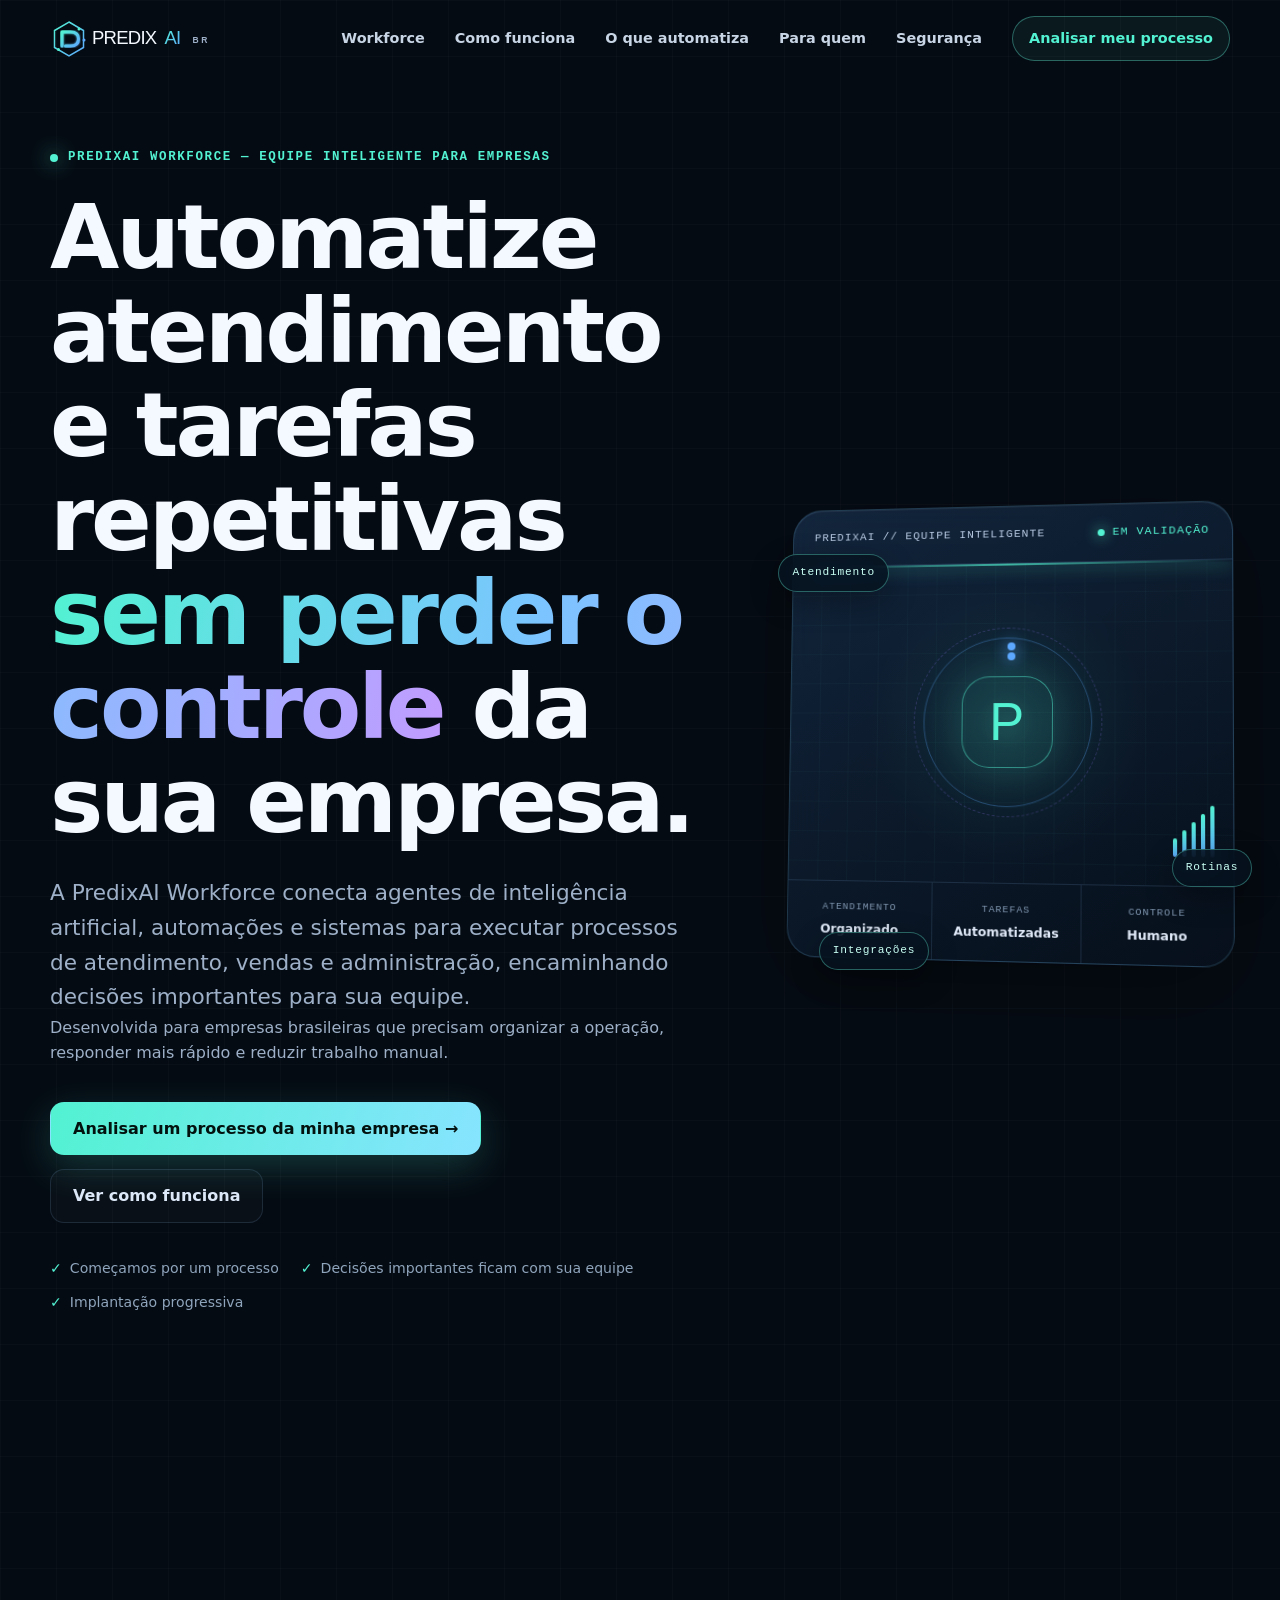
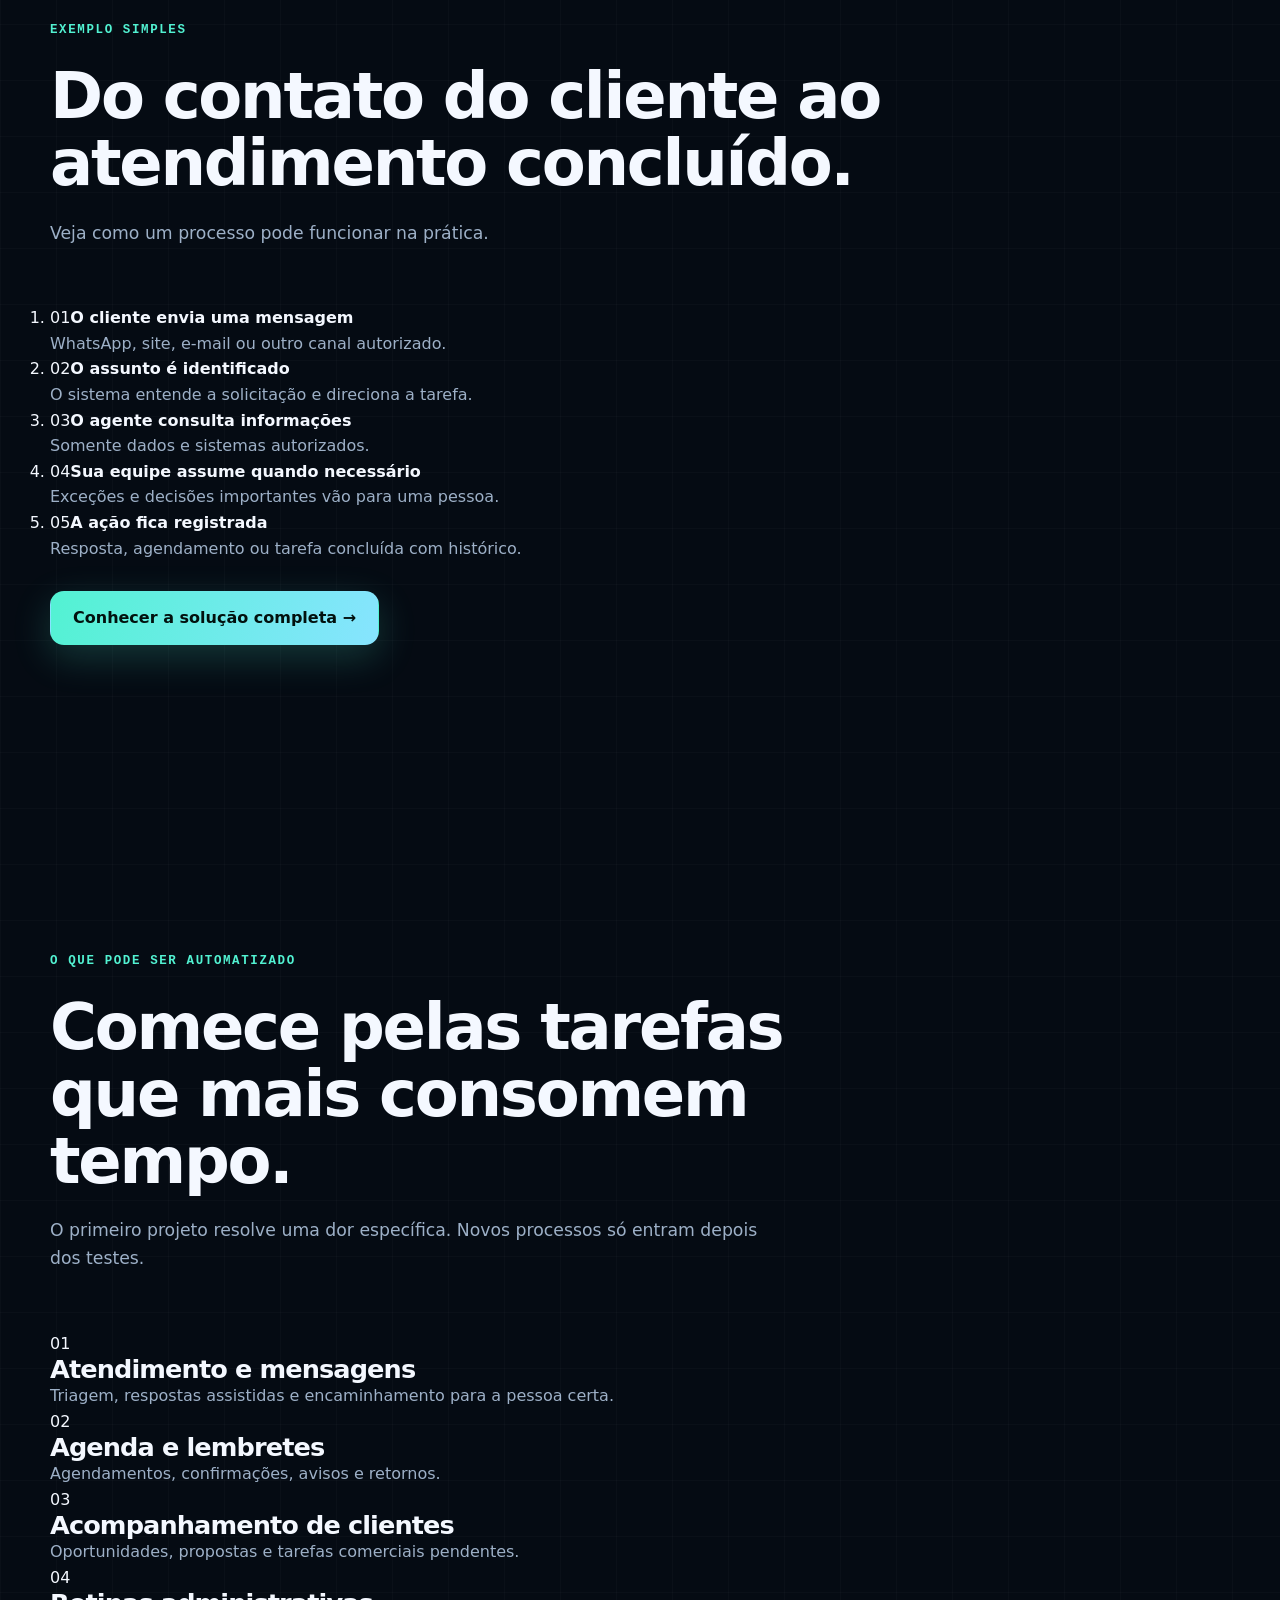
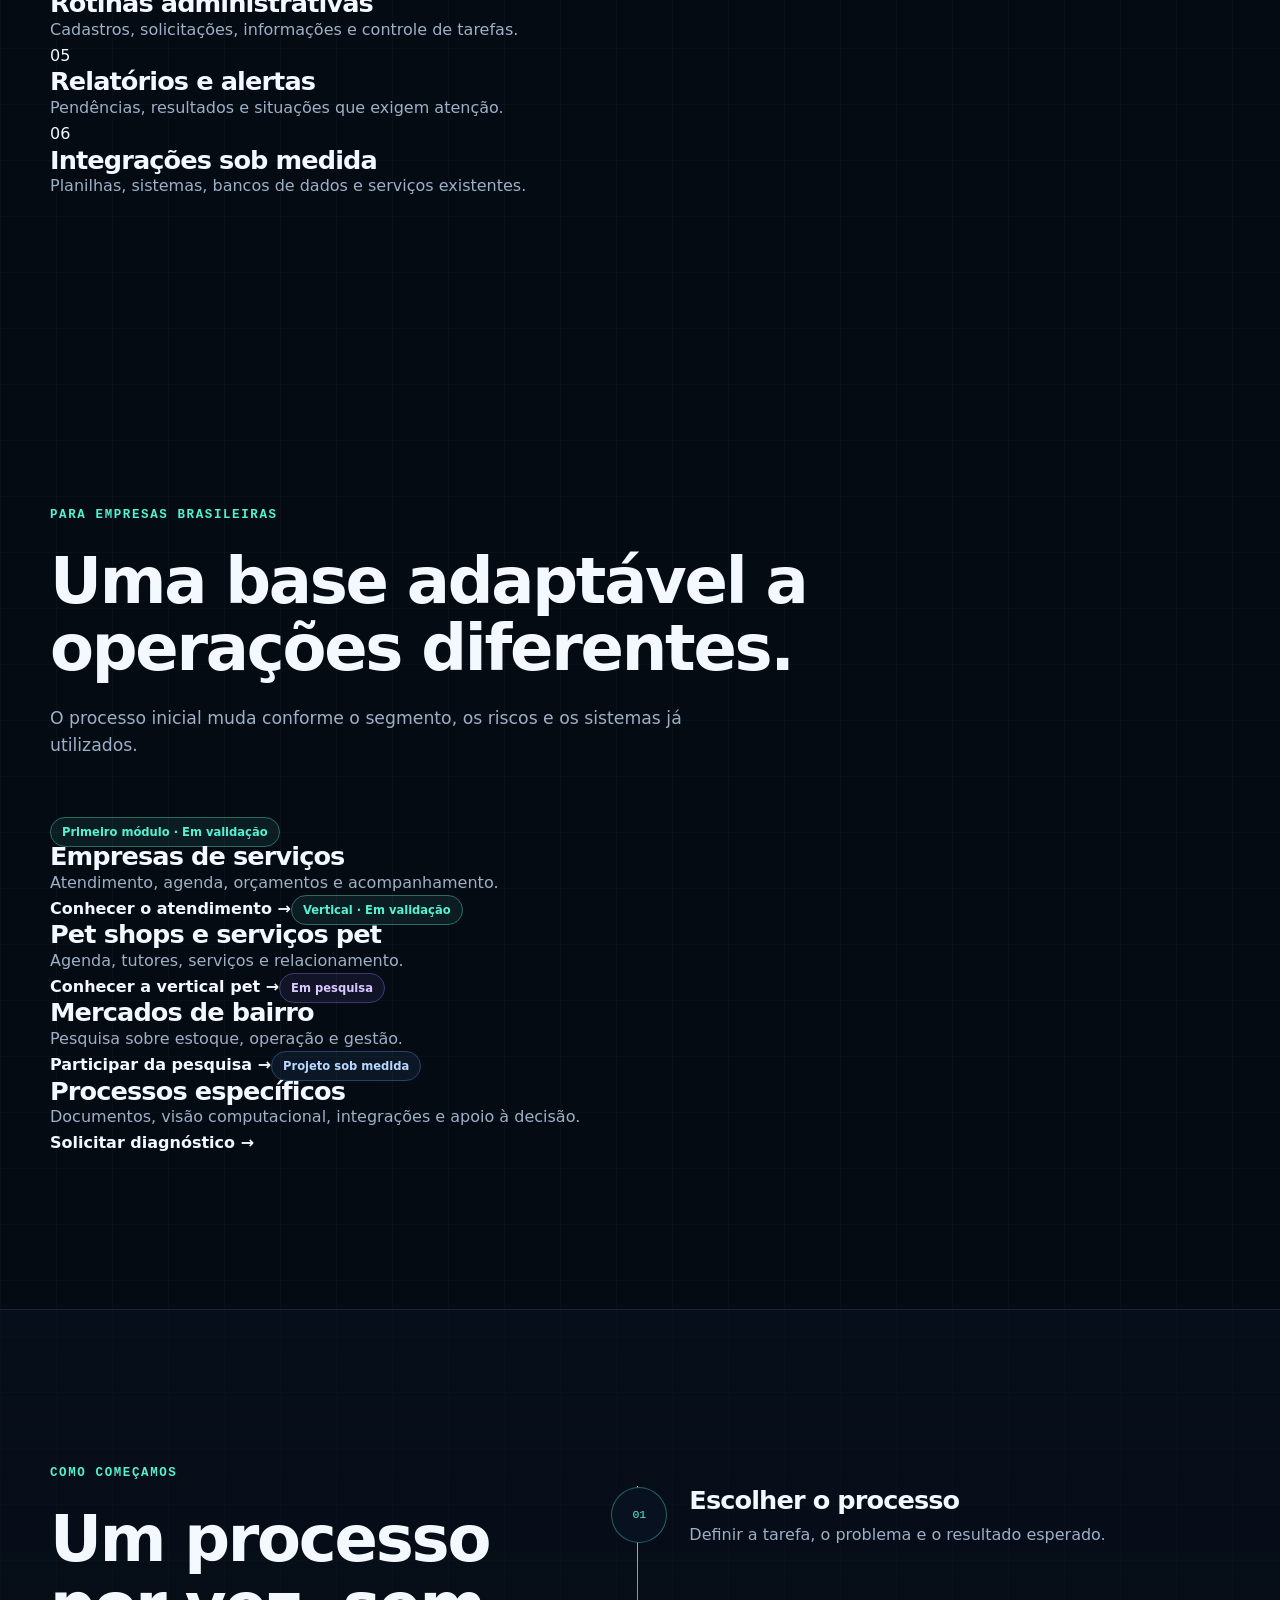
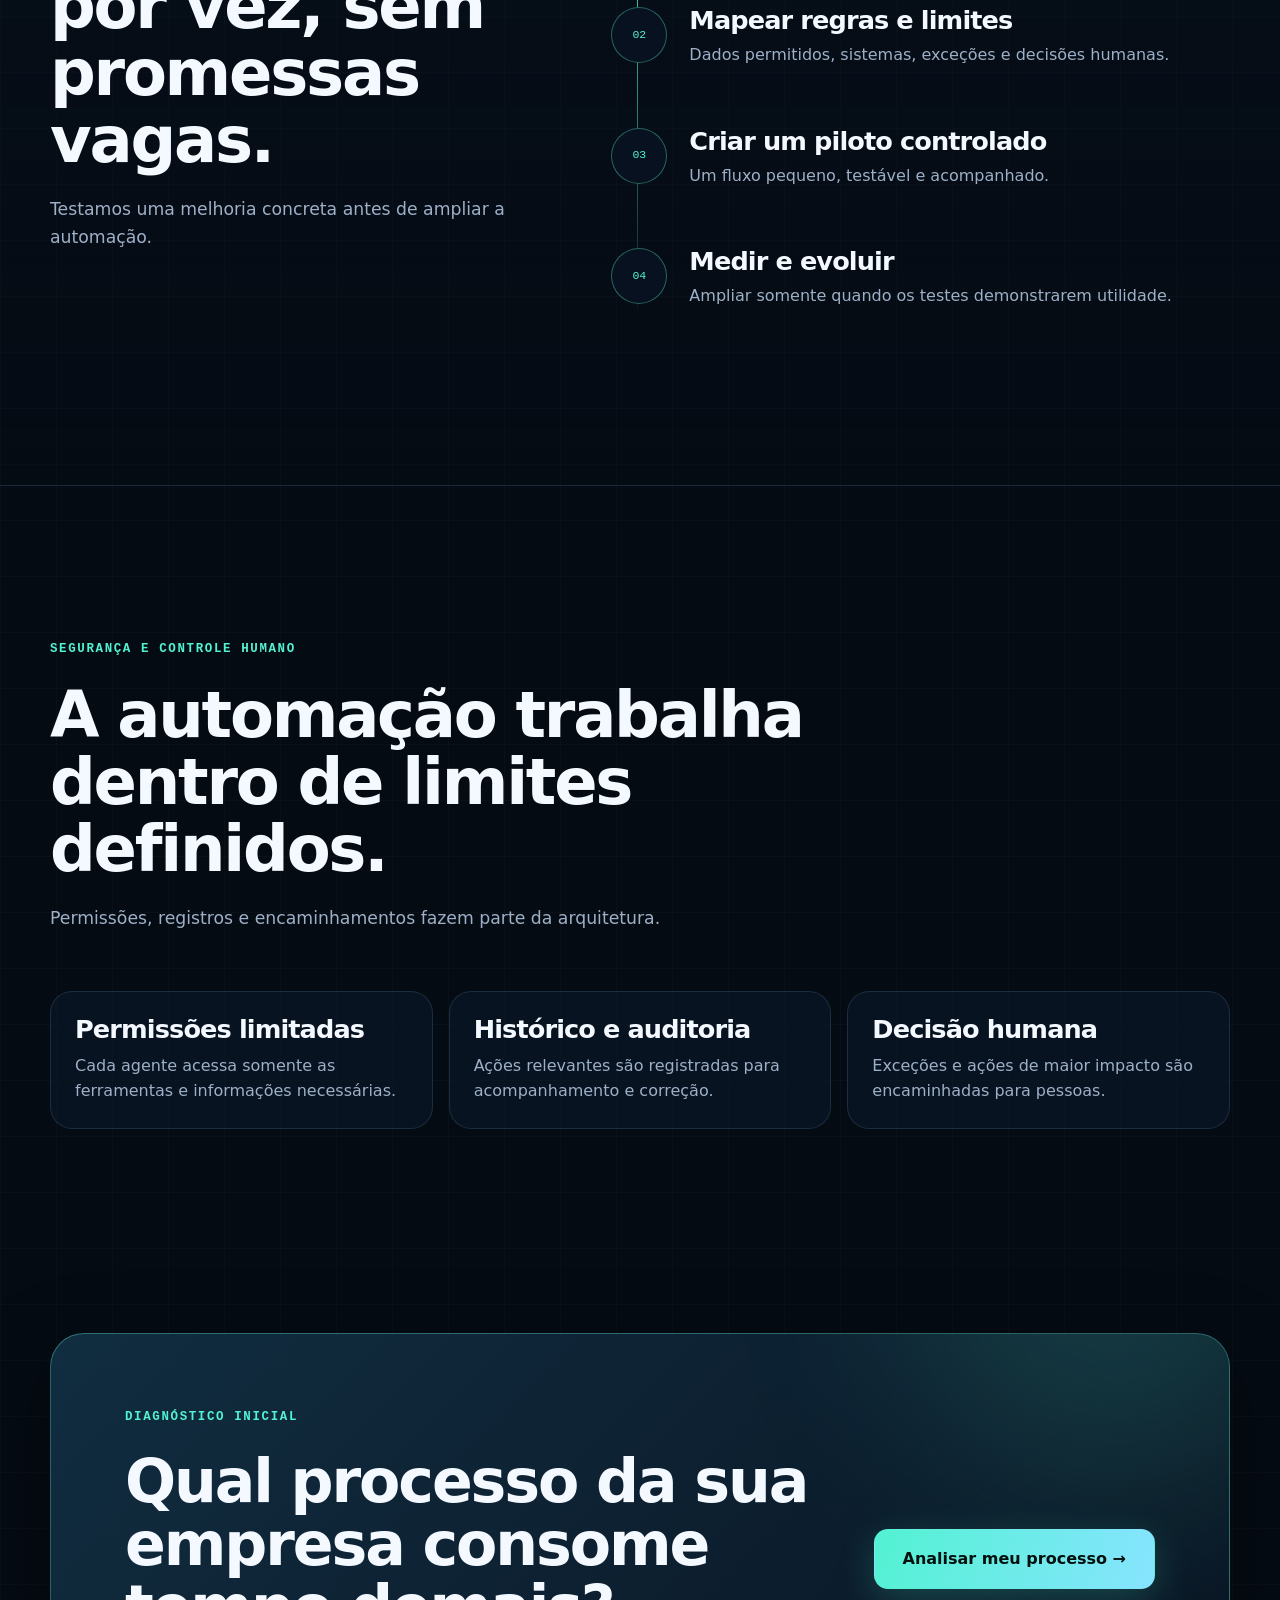
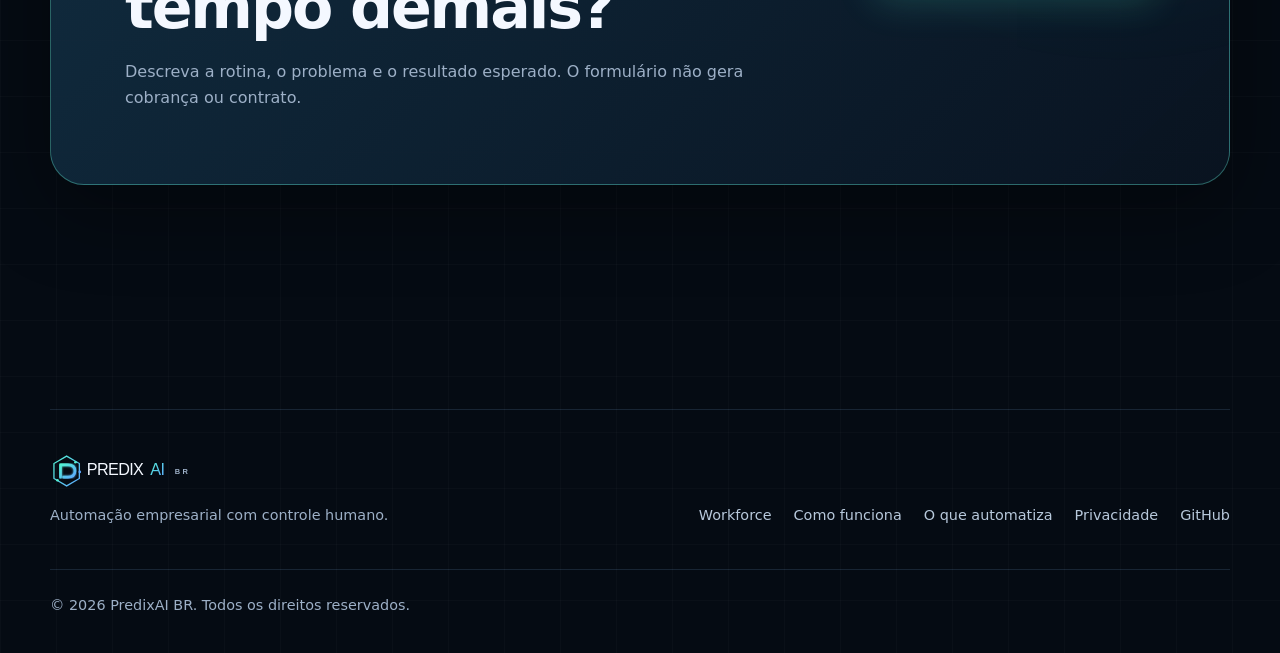
==== commit 534ea48b: "PTP-WEB.2.1 simplificar Home comercial brasileira" ====
--- a/index.html
+++ b/index.html
@@ -1,58 +1,26 @@
 <!doctype html>
 <html lang="pt-BR">
 <head>
-  <meta charset="utf-8">
-  <meta name="viewport" content="width=device-width, initial-scale=1">
-  <meta name="theme-color" content="#07111f">
-  <meta name="description" content="A PredixAI BR cria departamentos inteligentes com agentes de IA, automações e sistemas integrados, mantendo supervisão humana.">
-  <meta name="keywords" content="PredixAI Workforce, agentes de IA, automação empresarial, departamentos inteligentes, inteligência artificial, PredixAI BR">
-  <meta name="author" content="PredixAI BR">
-  <meta name="robots" content="index, follow">
-  <link rel="canonical" href="https://predixai-brand.vercel.app/">
-  <meta property="og:type" content="website"><meta property="og:locale" content="pt_BR">
-  <meta property="og:title" content="PredixAI Workforce — Departamentos inteligentes com controle humano">
-  <meta property="og:description" content="Agentes de IA, automações e sistemas integrados para executar processos empresariais com supervisão humana.">
-  <meta property="og:url" content="https://predixai-brand.vercel.app/"><meta property="og:image" content="https://predixai-brand.vercel.app/assets/img/social-card.svg">
-  <meta name="twitter:card" content="summary_large_image"><meta name="twitter:title" content="PredixAI Workforce">
-  <meta name="twitter:description" content="Departamentos inteligentes formados por agentes de IA, automações e sistemas integrados.">
-  <meta name="twitter:image" content="https://predixai-brand.vercel.app/assets/img/social-card.svg">
-  <title>PredixAI Workforce — PredixAI BR</title>
-  <link rel="icon" href="assets/img/favicon.svg" type="image/svg+xml"><link rel="manifest" href="manifest.webmanifest">
-  <link rel="stylesheet" href="assets/css/styles.css"><link rel="stylesheet" href="assets/css/commercial.css"><link rel="stylesheet" href="assets/css/workforce.css">
-  <script type="application/ld+json">{"@context":"https://schema.org","@graph":[{"@type":"Organization","@id":"https://predixai-brand.vercel.app/#organization","name":"PredixAI BR","url":"https://predixai-brand.vercel.app/","logo":"https://predixai-brand.vercel.app/assets/img/logo.svg","description":"Empresa brasileira de inteligência artificial, automação, agentes inteligentes e sistemas integrados.","sameAs":["https://github.com/leon337"]},{"@type":"Service","@id":"https://predixai-brand.vercel.app/solucoes/workforce/#service","name":"PredixAI Workforce","provider":{"@id":"https://predixai-brand.vercel.app/#organization"},"url":"https://predixai-brand.vercel.app/solucoes/workforce/","description":"Arquitetura em validação para criar departamentos inteligentes com agentes de IA, automações, integrações e supervisão humana.","areaServed":"BR","serviceType":"Automação empresarial e agentes de inteligência artificial"}]}</script>
+<meta charset="utf-8"><meta name="viewport" content="width=device-width,initial-scale=1"><meta name="theme-color" content="#07111f">
+<meta name="description" content="A PredixAI Workforce ajuda empresas brasileiras a automatizar atendimento e tarefas repetitivas com agentes de inteligência artificial, automações e controle humano.">
+<meta name="robots" content="index,follow"><link rel="canonical" href="https://predixai-brand.vercel.app/">
+<meta property="og:type" content="website"><meta property="og:locale" content="pt_BR"><meta property="og:title" content="PredixAI Workforce — Automação empresarial com controle humano"><meta property="og:description" content="Automatize atendimento e tarefas repetitivas sem perder o controle da sua empresa."><meta property="og:url" content="https://predixai-brand.vercel.app/"><meta property="og:image" content="https://predixai-brand.vercel.app/assets/img/social-card.svg">
+<meta name="twitter:card" content="summary_large_image"><meta name="twitter:title" content="PredixAI Workforce"><meta name="twitter:description" content="Equipe inteligente para empresas brasileiras, com automação progressiva e controle humano."><meta name="twitter:image" content="https://predixai-brand.vercel.app/assets/img/social-card.svg">
+<title>PredixAI Workforce — Automação empresarial com controle humano</title>
+<link rel="icon" href="assets/img/favicon.svg" type="image/svg+xml"><link rel="manifest" href="manifest.webmanifest"><link rel="stylesheet" href="assets/css/styles.css"><link rel="stylesheet" href="assets/css/commercial.css"><link rel="stylesheet" href="assets/css/workforce.css">
+<script type="application/ld+json">{"@context":"https://schema.org","@type":"Service","name":"PredixAI Workforce","alternateName":"Equipe inteligente para empresas","provider":{"@type":"Organization","name":"PredixAI BR","url":"https://predixai-brand.vercel.app/"},"url":"https://predixai-brand.vercel.app/solucoes/workforce/","description":"Solução em validação para automatizar atendimento e tarefas repetitivas com controle humano.","areaServed":"BR"}</script>
 </head>
 <body>
-  <a class="skip-link" href="#conteudo">Pular para o conteúdo</a><div class="ambient ambient-one" aria-hidden="true"></div><div class="ambient ambient-two" aria-hidden="true"></div><canvas id="network-canvas" aria-hidden="true"></canvas>
-  <header class="site-header" data-header><div class="container nav-wrap">
-    <a class="brand" href="#inicio" aria-label="PredixAI BR — início"><img src="assets/img/logo.svg" alt="" width="194" height="42"></a>
-    <button class="menu-toggle" type="button" aria-expanded="false" aria-controls="primary-navigation" data-menu-toggle><span class="sr-only">Abrir menu</span><span></span><span></span><span></span></button>
-    <nav id="primary-navigation" class="primary-nav" aria-label="Navegação principal" data-menu><a href="/solucoes/workforce/">Workforce</a><a href="#solucoes">Soluções</a><a href="#segmentos">Segmentos</a><a href="#metodo">Método</a><a href="#ecossistema">Ecossistema</a><a href="#sobre">Sobre</a><a class="nav-cta" href="/validacao/?source=home&produto=workforce">Validar solução</a></nav>
-  </div></header>
-  <main id="conteudo">
-    <section class="hero section" id="inicio"><div class="container hero-grid">
-      <div class="hero-copy reveal"><p class="eyebrow"><span class="status-dot"></span> Inteligência artificial aplicada no Brasil</p><h1>Transformamos <span class="gradient-text">dados, processos e ideias</span> em sistemas inteligentes.</h1><p class="hero-lead">A PredixAI BR cria departamentos inteligentes formados por agentes de IA, automações e sistemas integrados para executar processos empresariais com controle humano.</p><div class="hero-actions"><a class="button button-primary" href="#workforce">Conhecer o Workforce <span aria-hidden="true">→</span></a><a class="button button-ghost" href="/validacao/?source=home&produto=workforce">Solicitar diagnóstico</a></div><ul class="trust-list" aria-label="Princípios principais"><li>Supervisão humana</li><li>Experiência mobile-first</li><li>Implantação progressiva</li></ul></div>
-      <div class="hero-visual reveal" aria-label="Representação visual da plataforma PredixAI"><div class="system-card"><div class="system-topbar"><span class="system-brand">PREDIXAI // WORKFORCE</span><span class="live-indicator">EM VALIDAÇÃO</span></div><div class="system-display"><div class="core-orbit" aria-hidden="true"><span class="orbit orbit-a"></span><span class="orbit orbit-b"></span><span class="core-mark">P</span></div><div class="signal-lines" aria-hidden="true"><span style="--i:1"></span><span style="--i:2"></span><span style="--i:3"></span><span style="--i:4"></span><span style="--i:5"></span></div></div><div class="system-metrics"><div><span>AGENTES</span><strong>Especializados</strong></div><div><span>FLUXOS</span><strong>Integrados</strong></div><div><span>CONTROLE</span><strong>Humano</strong></div></div></div><div class="floating-tag tag-one">Orquestração</div><div class="floating-tag tag-two">Governança</div><div class="floating-tag tag-three">Integrações</div></div>
-    </div></section>
-    <section class="section workforce-highlight" id="workforce"><div class="container workforce-highlight-grid">
-      <div class="section-heading reveal"><p class="eyebrow">Produto carro-chefe</p><h2>Um departamento inteiro de IA trabalhando <span class="gradient-text">com sua empresa</span>.</h2><p>A PredixAI Workforce integra agentes especializados, automações e sistemas para organizar atendimento, vendas, administração, finanças, operações e gestão, mantendo supervisão humana nas decisões importantes.</p><div class="page-actions"><a class="button button-primary" href="/solucoes/workforce/">Conhecer o Workforce →</a><a class="button button-ghost" href="/validacao/?source=home&produto=workforce">Solicitar diagnóstico</a></div><p class="stage-note"><strong>Estágio:</strong> arquitetura em validação e desenvolvimento progressivo. Não representa uma plataforma integralmente pronta.</p></div>
-      <div class="workforce-mini-flow reveal" aria-label="Resumo do fluxo PredixAI Workforce"><div><span>01</span><strong>Entradas</strong><small>WhatsApp, site, e-mail, sistemas e APIs</small></div><div><span>02</span><strong>Orquestração</strong><small>Classifica, prioriza e distribui tarefas</small></div><div><span>03</span><strong>Agentes</strong><small>Executam processos especializados</small></div><div><span>04</span><strong>Controle humano</strong><small>Valida exceções e decisões importantes</small></div></div>
-    </div></section>
-    <section class="value-strip" aria-label="Áreas de atuação"><div class="container value-track"><span>Agentes especializados</span><i></i><span>Automação operacional</span><i></i><span>Integrações</span><i></i><span>Governança</span><i></i><span>Supervisão humana</span></div></section>
-    <section class="section" id="solucoes"><div class="container"><div class="section-heading reveal"><p class="eyebrow">Arquitetura comercial</p><h2>Um produto principal. <span class="gradient-text">Módulos, verticais e soluções sob medida.</span></h2><p>Cada oferta é apresentada conforme seu estágio real para separar o que está em validação, o que está planejado e o que permanece em pesquisa.</p></div><div class="product-grid product-grid-expanded">
-      <a class="product-card product-card-flagship reveal" href="/solucoes/workforce/"><span class="product-status is-priority">Produto carro-chefe · Em validação</span><span class="product-code">PREDIXAI // WORKFORCE</span><h3>Departamentos inteligentes</h3><p>Agentes de IA, automações e sistemas integrados para executar processos empresariais com supervisão humana.</p><strong>Conhecer o Workforce →</strong></a>
-      <a class="product-card reveal" href="/solucoes/atendimento/"><span class="product-status is-priority">Primeiro departamento · Em validação</span><span class="product-code">WORKFORCE // ATENDIMENTO</span><h3>Atendimento inteligente</h3><p>Clientes, agenda, orçamentos, lembretes, respostas assistidas e encaminhamento para pessoas.</p><strong>Conhecer o módulo →</strong></a>
-      <a class="product-card reveal" href="/validacao/?source=sob_medida&produto=sob_medida"><span class="product-status">Solução sob medida</span><span class="product-code">PREDIXAI // CUSTOM</span><h3>OCR, visão e integrações</h3><p>Soluções específicas de leitura, automação, integração e apoio à decisão para fluxos reais.</p><strong>Solicitar diagnóstico →</strong></a>
-    </div></div></section>
-    <section class="section segment-section" id="segmentos"><div class="container"><div class="section-heading reveal"><p class="eyebrow">Segmentos</p><h2>Uma base adaptável a <span class="gradient-text">contextos diferentes</span>.</h2><p>As verticais usam a arquitetura do Workforce, mas respeitam regras, riscos e necessidades de cada setor.</p></div><div class="product-grid">
-      <a class="product-card reveal" href="/solucoes/pet/"><span class="product-status">Primeira vertical · Em validação</span><span class="product-code">PREDIXAI // PET</span><h3>Operação administrativa para serviços pet</h3><p>Tutores, animais, serviços, agenda e relacionamento, sem substituir atendimento veterinário.</p><strong>Conhecer a vertical →</strong></a>
-      <a class="product-card reveal" href="/solucoes/market/"><span class="product-status is-research">Vertical em pesquisa</span><span class="product-code">PREDIXAI // MARKET</span><h3>Pesquisa para mercados de bairro</h3><p>Conceito para estoque, operação e gestão. Ainda não representa um sistema disponível.</p><strong>Entrar na pesquisa →</strong></a>
-      <article class="product-card reveal"><span class="product-status is-research">Laboratório</span><span class="product-code">PREDIXAI // LAB</span><h3>Novos conceitos</h3><p>Protótipos e pesquisas permanecem separados do catálogo comercial até reunirem evidências.</p><strong>Pesquisa aplicada</strong></article>
-    </div></div></section>
-    <section class="section method-section" id="metodo"><div class="container method-grid"><div class="section-heading reveal"><p class="eyebrow">Método PredixAI</p><h2>Da ideia ao sistema, sem pular etapas.</h2><p>Arquitetura, produto e engenharia avançam juntos. Cada fase produz evidências antes da próxima decisão.</p></div><ol class="timeline"><li class="reveal"><span>01</span><div><h3>Descobrir</h3><p>Problema, público, contexto, riscos e resultado esperado.</p></div></li><li class="reveal"><span>02</span><div><h3>Projetar</h3><p>Fluxos, arquitetura, interfaces, supervisão e critérios de sucesso.</p></div></li><li class="reveal"><span>03</span><div><h3>Construir</h3><p>Módulo funcional, testável, documentado e com limites claros.</p></div></li><li class="reveal"><span>04</span><div><h3>Validar</h3><p>Testes técnicos, uso controlado e análise de evidências.</p></div></li><li class="reveal"><span>05</span><div><h3>Evoluir</h3><p>Novos departamentos priorizados por impacto, segurança e aprendizagem.</p></div></li></ol></div></section>
-    <section class="section" id="ecossistema"><div class="container"><div class="section-heading reveal"><p class="eyebrow">Ecossistema</p><h2>Uma marca. Múltiplas frentes de inovação.</h2></div><div class="ecosystem-grid"><a class="ecosystem-card platform reveal" href="https://github.com/leon337/predixai-platform" target="_blank" rel="noopener noreferrer"><span class="ecosystem-kicker">ENGINEERING</span><h3>PredixAI Platform</h3><p>Base tecnológica para aplicações, automações, visão computacional e sistemas inteligentes.</p><span class="ecosystem-link">Abrir projeto <span aria-hidden="true">↗</span></span></a><a class="ecosystem-card academy reveal" href="https://github.com/leon337/predixai-academy" target="_blank" rel="noopener noreferrer"><span class="ecosystem-kicker">EDUCATION</span><h3>PredixAI Academy</h3><p>Aprendizado prático em programação, IA, automação e construção de produtos digitais.</p><span class="ecosystem-link">Abrir projeto <span aria-hidden="true">↗</span></span></a><article class="ecosystem-card lab reveal"><span class="ecosystem-kicker">RESEARCH</span><h3>PredixAI Lab</h3><p>Experimentos controlados, protótipos e pesquisa aplicada para validar novas possibilidades.</p><span class="ecosystem-link">Em desenvolvimento</span></article></div></div></section>
-    <section class="section about-section" id="sobre"><div class="container about-grid"><div class="about-panel reveal"><span class="large-mark" aria-hidden="true">P</span><div class="about-scanline" aria-hidden="true"></div></div><div class="section-heading reveal"><p class="eyebrow">Sobre a PredixAI BR</p><h2>Tecnologia brasileira, aplicada com propósito.</h2><p>A PredixAI BR desenvolve sistemas que observam, organizam, automatizam e apoiam decisões, com pessoas responsáveis por regras, exceções e decisões importantes.</p><div class="principles"><div><strong>Clareza</strong><span>Problemas definidos antes da tecnologia.</span></div><div><strong>Segurança</strong><span>Limites, privacidade e validação desde o início.</span></div><div><strong>Evidência</strong><span>Evolução sustentada por testes reais.</span></div></div></div></div></section>
-    <section class="section contact-section" id="contato"><div class="container contact-card reveal"><div><p class="eyebrow">Diagnóstico inicial</p><h2>Qual processo da sua empresa precisa funcionar melhor?</h2><p>Descreva o cenário, escolha o departamento prioritário e indique o resultado esperado. O preenchimento não gera cobrança ou contrato.</p></div><a class="button button-primary button-large" href="/validacao/?source=home&produto=workforce">Solicitar diagnóstico <span aria-hidden="true">→</span></a></div></section>
-  </main>
-  <footer class="site-footer"><div class="container footer-grid"><div><img src="assets/img/logo.svg" alt="PredixAI BR" width="194" height="42"><p>Departamentos inteligentes com controle humano.</p></div><div class="footer-links"><a href="/solucoes/workforce/">Workforce</a><a href="#solucoes">Soluções</a><a href="#segmentos">Segmentos</a><a href="/privacidade/">Privacidade</a><a href="https://github.com/leon337" target="_blank" rel="noopener noreferrer">GitHub</a></div><p class="copyright">© <span data-year></span> PredixAI BR. Todos os direitos reservados.</p></div></footer>
-  <script src="assets/js/main.js" defer></script>
+<a class="skip-link" href="#conteudo">Pular para o conteúdo</a><div class="ambient ambient-one" aria-hidden="true"></div><div class="ambient ambient-two" aria-hidden="true"></div><canvas id="network-canvas" aria-hidden="true"></canvas>
+<header class="site-header" data-header><div class="container nav-wrap"><a class="brand" href="#inicio" aria-label="PredixAI BR — início"><img src="assets/img/logo.svg" alt="" width="194" height="42"></a><button class="menu-toggle" type="button" aria-expanded="false" aria-controls="primary-navigation" data-menu-toggle><span class="sr-only">Abrir menu</span><span></span><span></span><span></span></button><nav id="primary-navigation" class="primary-nav" aria-label="Navegação principal" data-menu><a href="#inicio">Workforce</a><a href="#como-funciona">Como funciona</a><a href="#processos">O que automatiza</a><a href="#para-quem">Para quem</a><a href="#seguranca">Segurança</a><a class="nav-cta" href="/validacao/?source=home&produto=workforce">Analisar meu processo</a></nav></div></header>
+<main id="conteudo">
+<section class="hero hero-commercial section" id="inicio"><div class="container hero-grid"><div class="hero-copy reveal"><p class="eyebrow"><span class="status-dot"></span> PredixAI Workforce — equipe inteligente para empresas</p><h1>Automatize atendimento e tarefas repetitivas <span class="gradient-text">sem perder o controle</span> da sua empresa.</h1><p class="hero-lead">A PredixAI Workforce conecta agentes de inteligência artificial, automações e sistemas para executar processos de atendimento, vendas e administração, encaminhando decisões importantes para sua equipe.</p><p class="market-focus">Desenvolvida para empresas brasileiras que precisam organizar a operação, responder mais rápido e reduzir trabalho manual.</p><div class="hero-actions"><a class="button button-primary" href="/validacao/?source=home&produto=workforce">Analisar um processo da minha empresa →</a><a class="button button-ghost" href="#como-funciona">Ver como funciona</a></div><ul class="trust-list"><li>Começamos por um processo</li><li>Decisões importantes ficam com sua equipe</li><li>Implantação progressiva</li></ul></div><div class="hero-visual reveal" aria-label="Representação visual da PredixAI Workforce"><div class="system-card"><div class="system-topbar"><span class="system-brand">PREDIXAI // EQUIPE INTELIGENTE</span><span class="live-indicator">EM VALIDAÇÃO</span></div><div class="system-display"><div class="core-orbit" aria-hidden="true"><span class="orbit orbit-a"></span><span class="orbit orbit-b"></span><span class="core-mark">P</span></div><div class="signal-lines" aria-hidden="true"><span style="--i:1"></span><span style="--i:2"></span><span style="--i:3"></span><span style="--i:4"></span><span style="--i:5"></span></div></div><div class="system-metrics"><div><span>ATENDIMENTO</span><strong>Organizado</strong></div><div><span>TAREFAS</span><strong>Automatizadas</strong></div><div><span>CONTROLE</span><strong>Humano</strong></div></div></div><div class="floating-tag tag-one">Atendimento</div><div class="floating-tag tag-two">Rotinas</div><div class="floating-tag tag-three">Integrações</div></div></div></section>
+<section class="section concrete-example" id="como-funciona"><div class="container"><div class="section-heading reveal"><p class="eyebrow">Exemplo simples</p><h2>Do contato do cliente ao atendimento concluído.</h2><p>Veja como um processo pode funcionar na prática.</p></div><ol class="example-flow"><li class="reveal"><span>01</span><strong>O cliente envia uma mensagem</strong><p>WhatsApp, site, e-mail ou outro canal autorizado.</p></li><li class="reveal"><span>02</span><strong>O assunto é identificado</strong><p>O sistema entende a solicitação e direciona a tarefa.</p></li><li class="reveal"><span>03</span><strong>O agente consulta informações</strong><p>Somente dados e sistemas autorizados.</p></li><li class="reveal"><span>04</span><strong>Sua equipe assume quando necessário</strong><p>Exceções e decisões importantes vão para uma pessoa.</p></li><li class="reveal"><span>05</span><strong>A ação fica registrada</strong><p>Resposta, agendamento ou tarefa concluída com histórico.</p></li></ol><div class="page-actions reveal"><a class="button button-primary" href="/solucoes/workforce/">Conhecer a solução completa →</a></div></div></section>
+<section class="section process-section" id="processos"><div class="container"><div class="section-heading reveal"><p class="eyebrow">O que pode ser automatizado</p><h2>Comece pelas tarefas que mais consomem tempo.</h2><p>O primeiro projeto resolve uma dor específica. Novos processos só entram depois dos testes.</p></div><div class="process-grid"><article class="process-card reveal"><span>01</span><h3>Atendimento e mensagens</h3><p>Triagem, respostas assistidas e encaminhamento para a pessoa certa.</p></article><article class="process-card reveal"><span>02</span><h3>Agenda e lembretes</h3><p>Agendamentos, confirmações, avisos e retornos.</p></article><article class="process-card reveal"><span>03</span><h3>Acompanhamento de clientes</h3><p>Oportunidades, propostas e tarefas comerciais pendentes.</p></article><article class="process-card reveal"><span>04</span><h3>Rotinas administrativas</h3><p>Cadastros, solicitações, informações e controle de tarefas.</p></article><article class="process-card reveal"><span>05</span><h3>Relatórios e alertas</h3><p>Pendências, resultados e situações que exigem atenção.</p></article><article class="process-card reveal"><span>06</span><h3>Integrações sob medida</h3><p>Planilhas, sistemas, bancos de dados e serviços existentes.</p></article></div></div></section>
+<section class="section audience-section" id="para-quem"><div class="container"><div class="section-heading reveal"><p class="eyebrow">Para empresas brasileiras</p><h2>Uma base adaptável a operações diferentes.</h2><p>O processo inicial muda conforme o segmento, os riscos e os sistemas já utilizados.</p></div><div class="audience-grid"><a class="audience-card reveal" href="/solucoes/atendimento/"><span class="product-status is-priority">Primeiro módulo · Em validação</span><h3>Empresas de serviços</h3><p>Atendimento, agenda, orçamentos e acompanhamento.</p><strong>Conhecer o atendimento →</strong></a><a class="audience-card reveal" href="/solucoes/pet/"><span class="product-status is-priority">Vertical · Em validação</span><h3>Pet shops e serviços pet</h3><p>Agenda, tutores, serviços e relacionamento.</p><strong>Conhecer a vertical pet →</strong></a><a class="audience-card reveal" href="/solucoes/market/"><span class="product-status is-research">Em pesquisa</span><h3>Mercados de bairro</h3><p>Pesquisa sobre estoque, operação e gestão.</p><strong>Participar da pesquisa →</strong></a><a class="audience-card reveal" href="/validacao/?source=sob_medida&produto=sob_medida"><span class="product-status">Projeto sob medida</span><h3>Processos específicos</h3><p>Documentos, visão computacional, integrações e apoio à decisão.</p><strong>Solicitar diagnóstico →</strong></a></div></div></section>
+<section class="section method-section" id="metodo"><div class="container method-grid"><div class="section-heading reveal"><p class="eyebrow">Como começamos</p><h2>Um processo por vez, sem promessas vagas.</h2><p>Testamos uma melhoria concreta antes de ampliar a automação.</p></div><ol class="timeline"><li class="reveal"><span>01</span><div><h3>Escolher o processo</h3><p>Definir a tarefa, o problema e o resultado esperado.</p></div></li><li class="reveal"><span>02</span><div><h3>Mapear regras e limites</h3><p>Dados permitidos, sistemas, exceções e decisões humanas.</p></div></li><li class="reveal"><span>03</span><div><h3>Criar um piloto controlado</h3><p>Um fluxo pequeno, testável e acompanhado.</p></div></li><li class="reveal"><span>04</span><div><h3>Medir e evoluir</h3><p>Ampliar somente quando os testes demonstrarem utilidade.</p></div></li></ol></div></section>
+<section class="section security-section" id="seguranca"><div class="container"><div class="section-heading reveal"><p class="eyebrow">Segurança e controle humano</p><h2>A automação trabalha dentro de limites definidos.</h2><p>Permissões, registros e encaminhamentos fazem parte da arquitetura.</p></div><div class="governance-grid"><article class="governance-card reveal"><h3>Permissões limitadas</h3><p>Cada agente acessa somente as ferramentas e informações necessárias.</p></article><article class="governance-card reveal"><h3>Histórico e auditoria</h3><p>Ações relevantes são registradas para acompanhamento e correção.</p></article><article class="governance-card reveal"><h3>Decisão humana</h3><p>Exceções e ações de maior impacto são encaminhadas para pessoas.</p></article></div></div></section>
+<section class="section contact-section" id="contato"><div class="container contact-card reveal"><div><p class="eyebrow">Diagnóstico inicial</p><h2>Qual processo da sua empresa consome tempo demais?</h2><p>Descreva a rotina, o problema e o resultado esperado. O formulário não gera cobrança ou contrato.</p></div><a class="button button-primary button-large" href="/validacao/?source=home&produto=workforce">Analisar meu processo →</a></div></section>
+</main>
+<footer class="site-footer"><div class="container footer-grid"><div><img src="assets/img/logo.svg" alt="PredixAI BR" width="194" height="42"><p>Automação empresarial com controle humano.</p></div><div class="footer-links"><a href="#inicio">Workforce</a><a href="#como-funciona">Como funciona</a><a href="#processos">O que automatiza</a><a href="/privacidade/">Privacidade</a><a href="https://github.com/leon337" target="_blank" rel="noopener noreferrer">GitHub</a></div><p class="copyright">© <span data-year></span> PredixAI BR. Todos os direitos reservados.</p></div></footer><script src="assets/js/main.js" defer></script>
 </body></html>
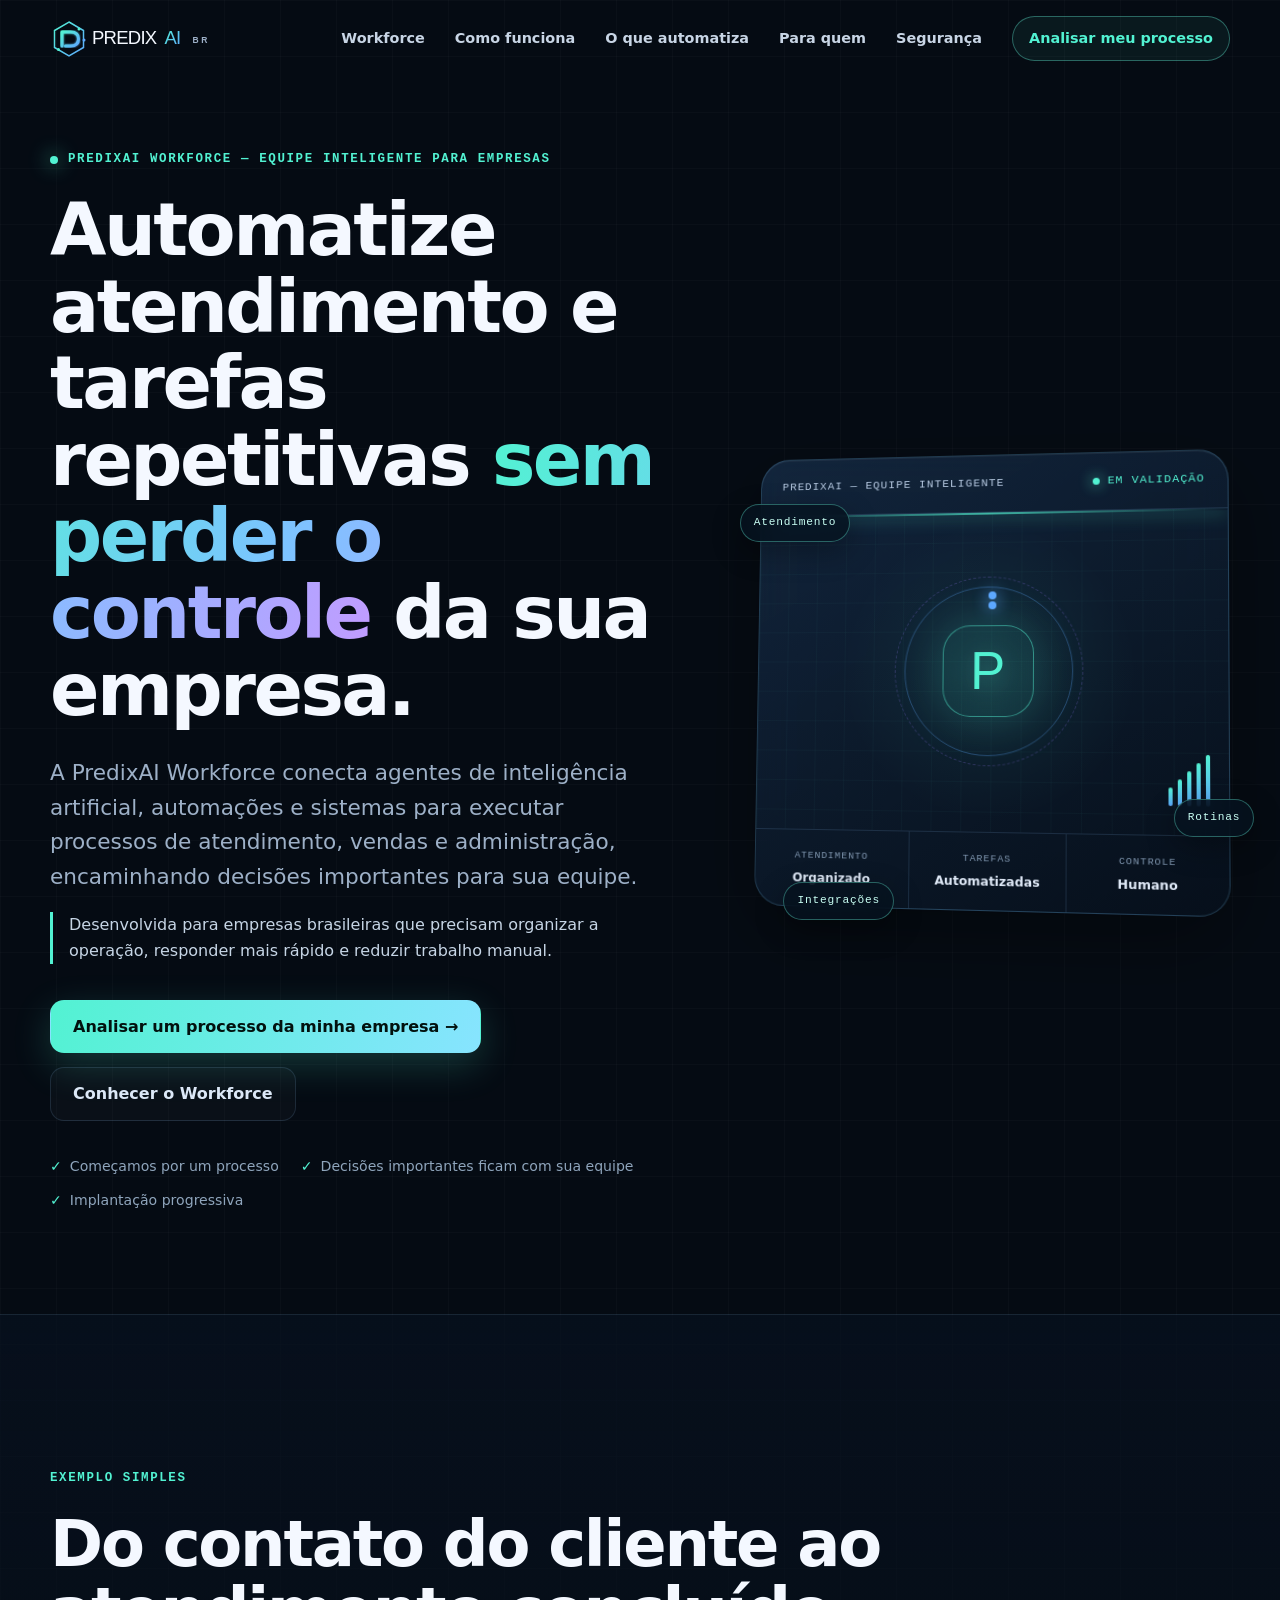
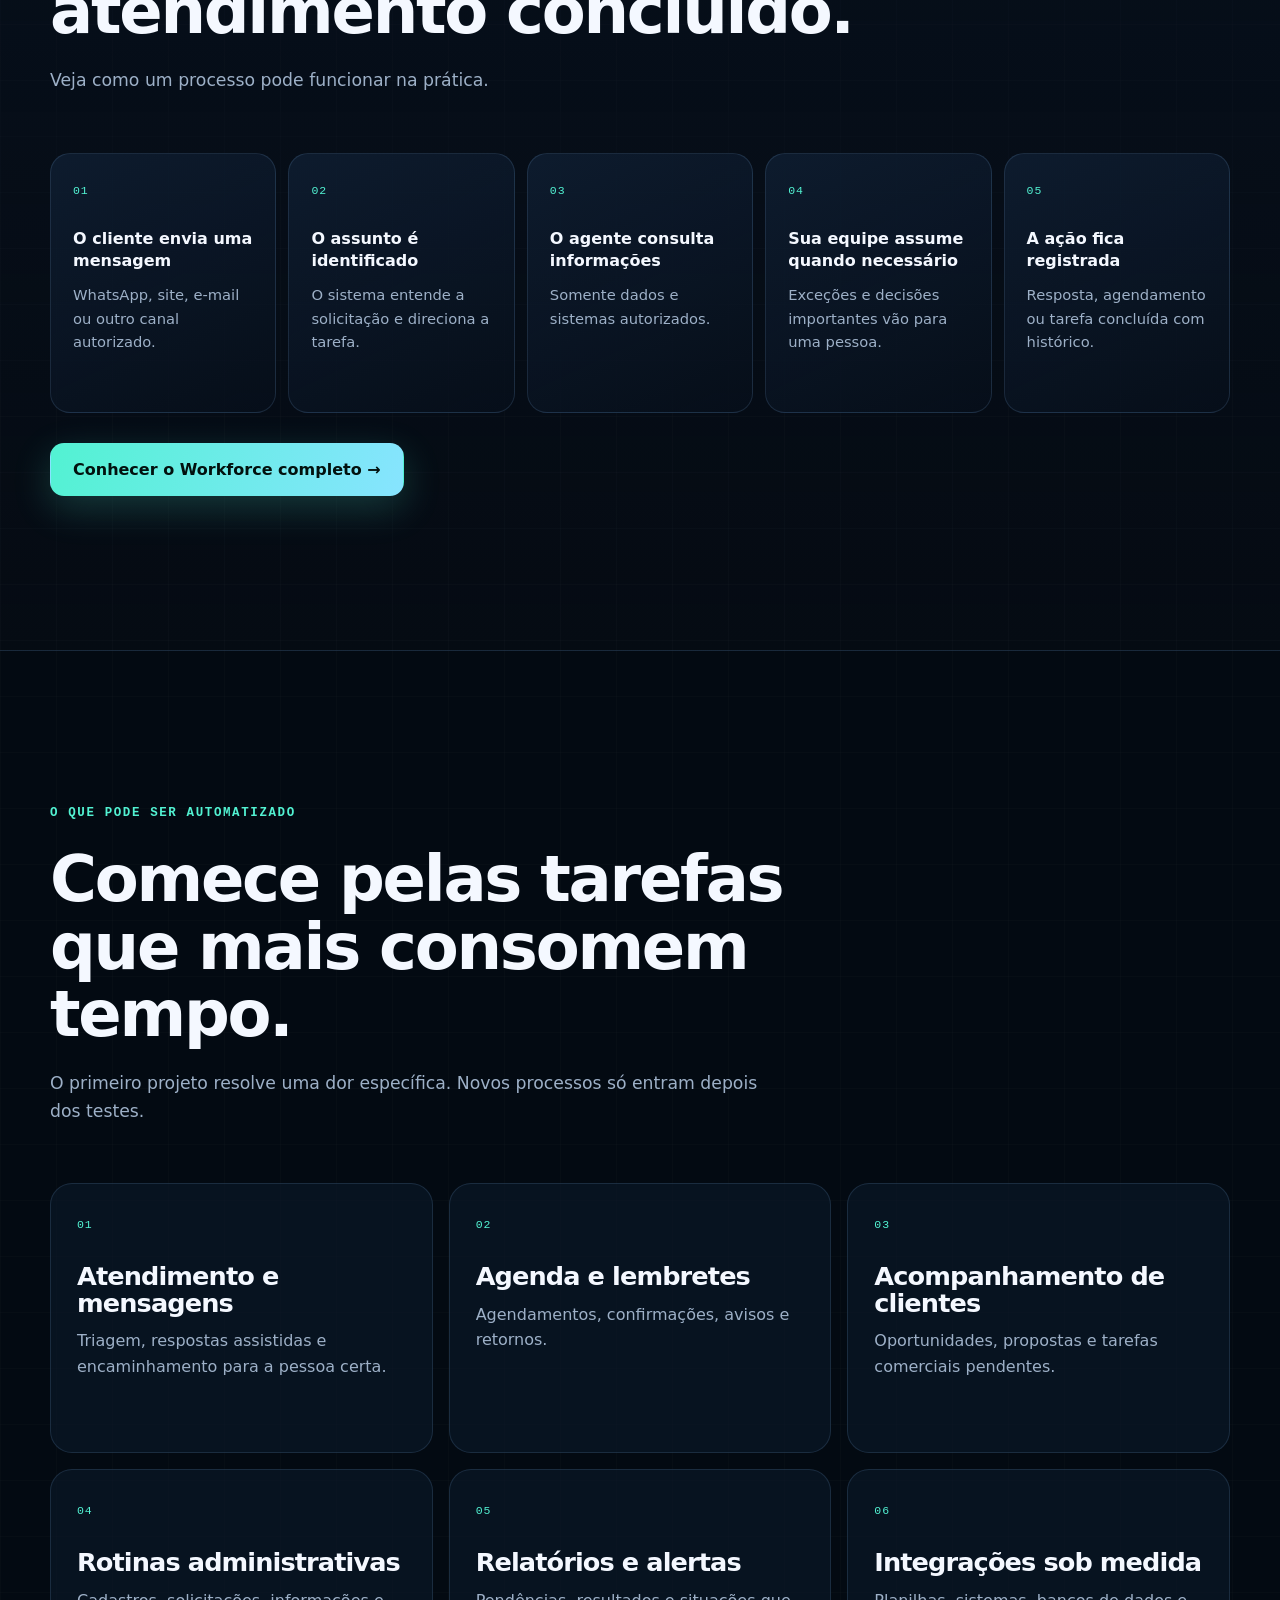
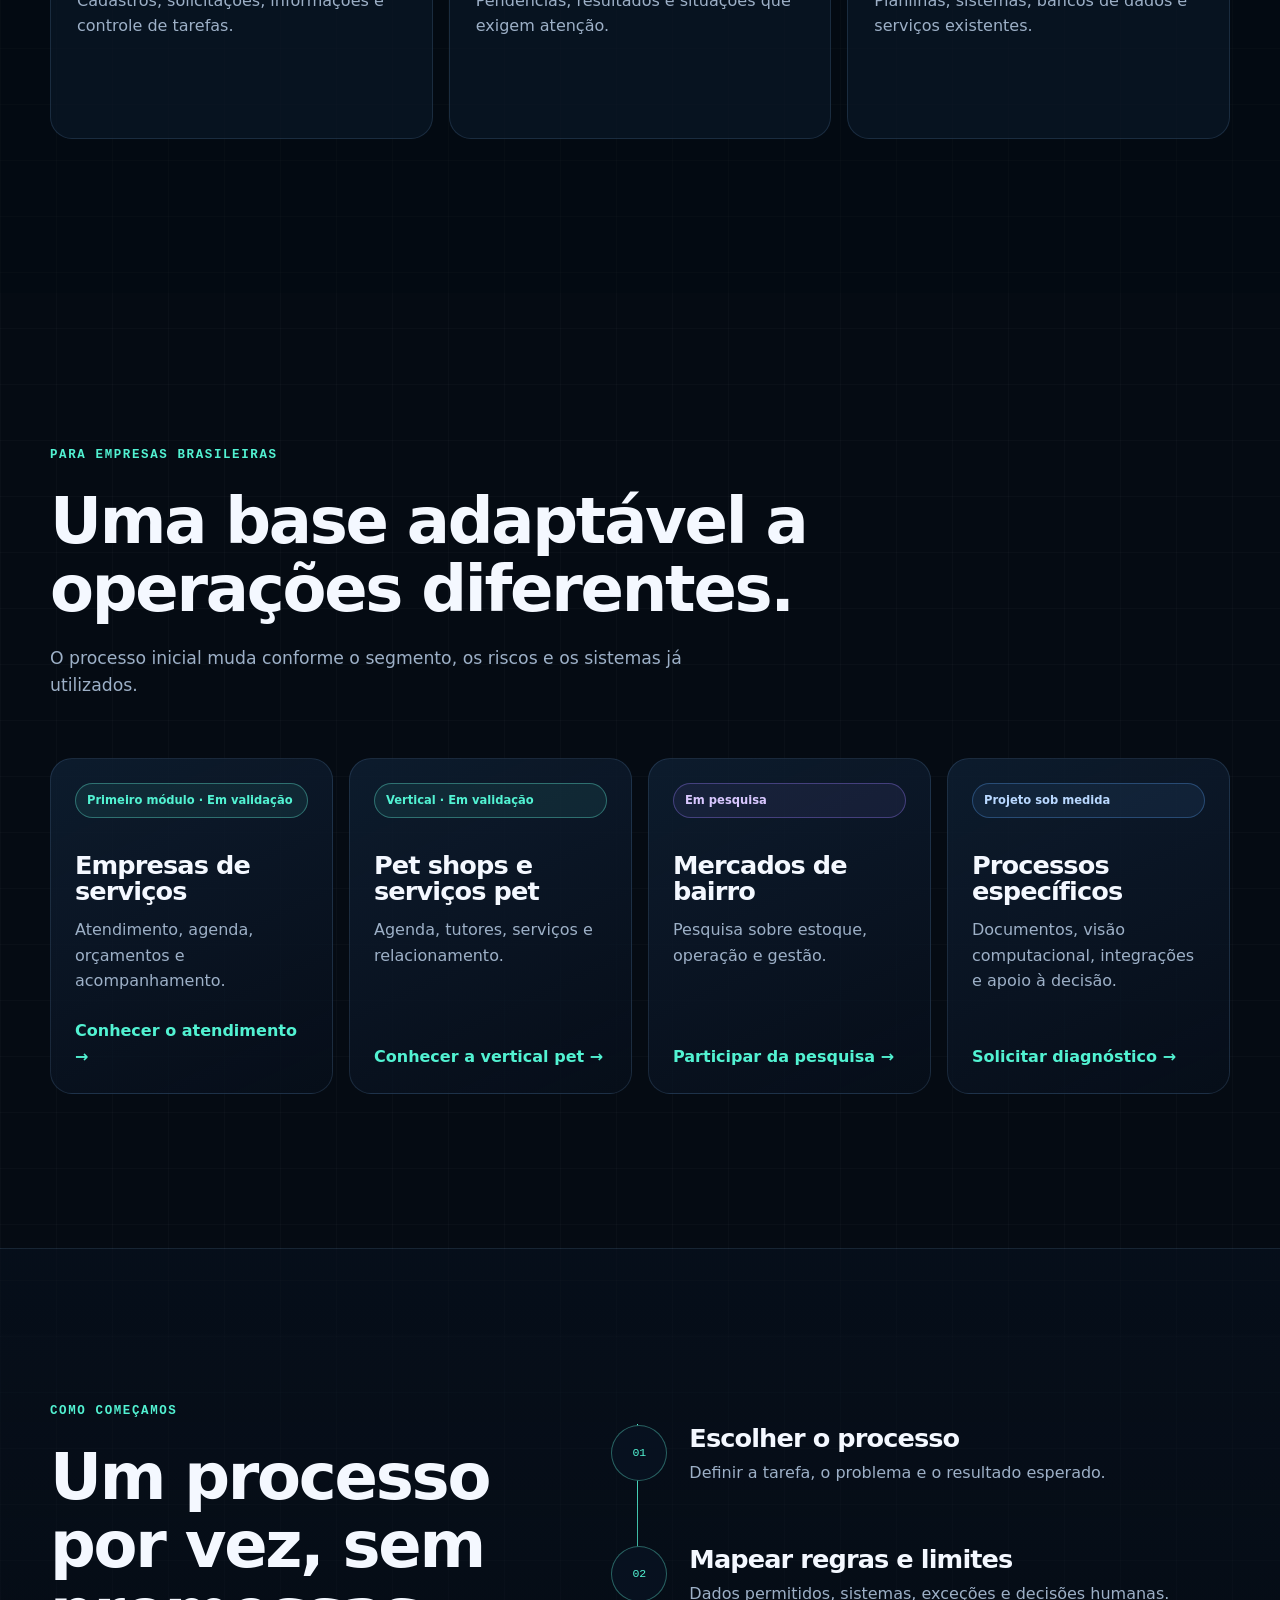
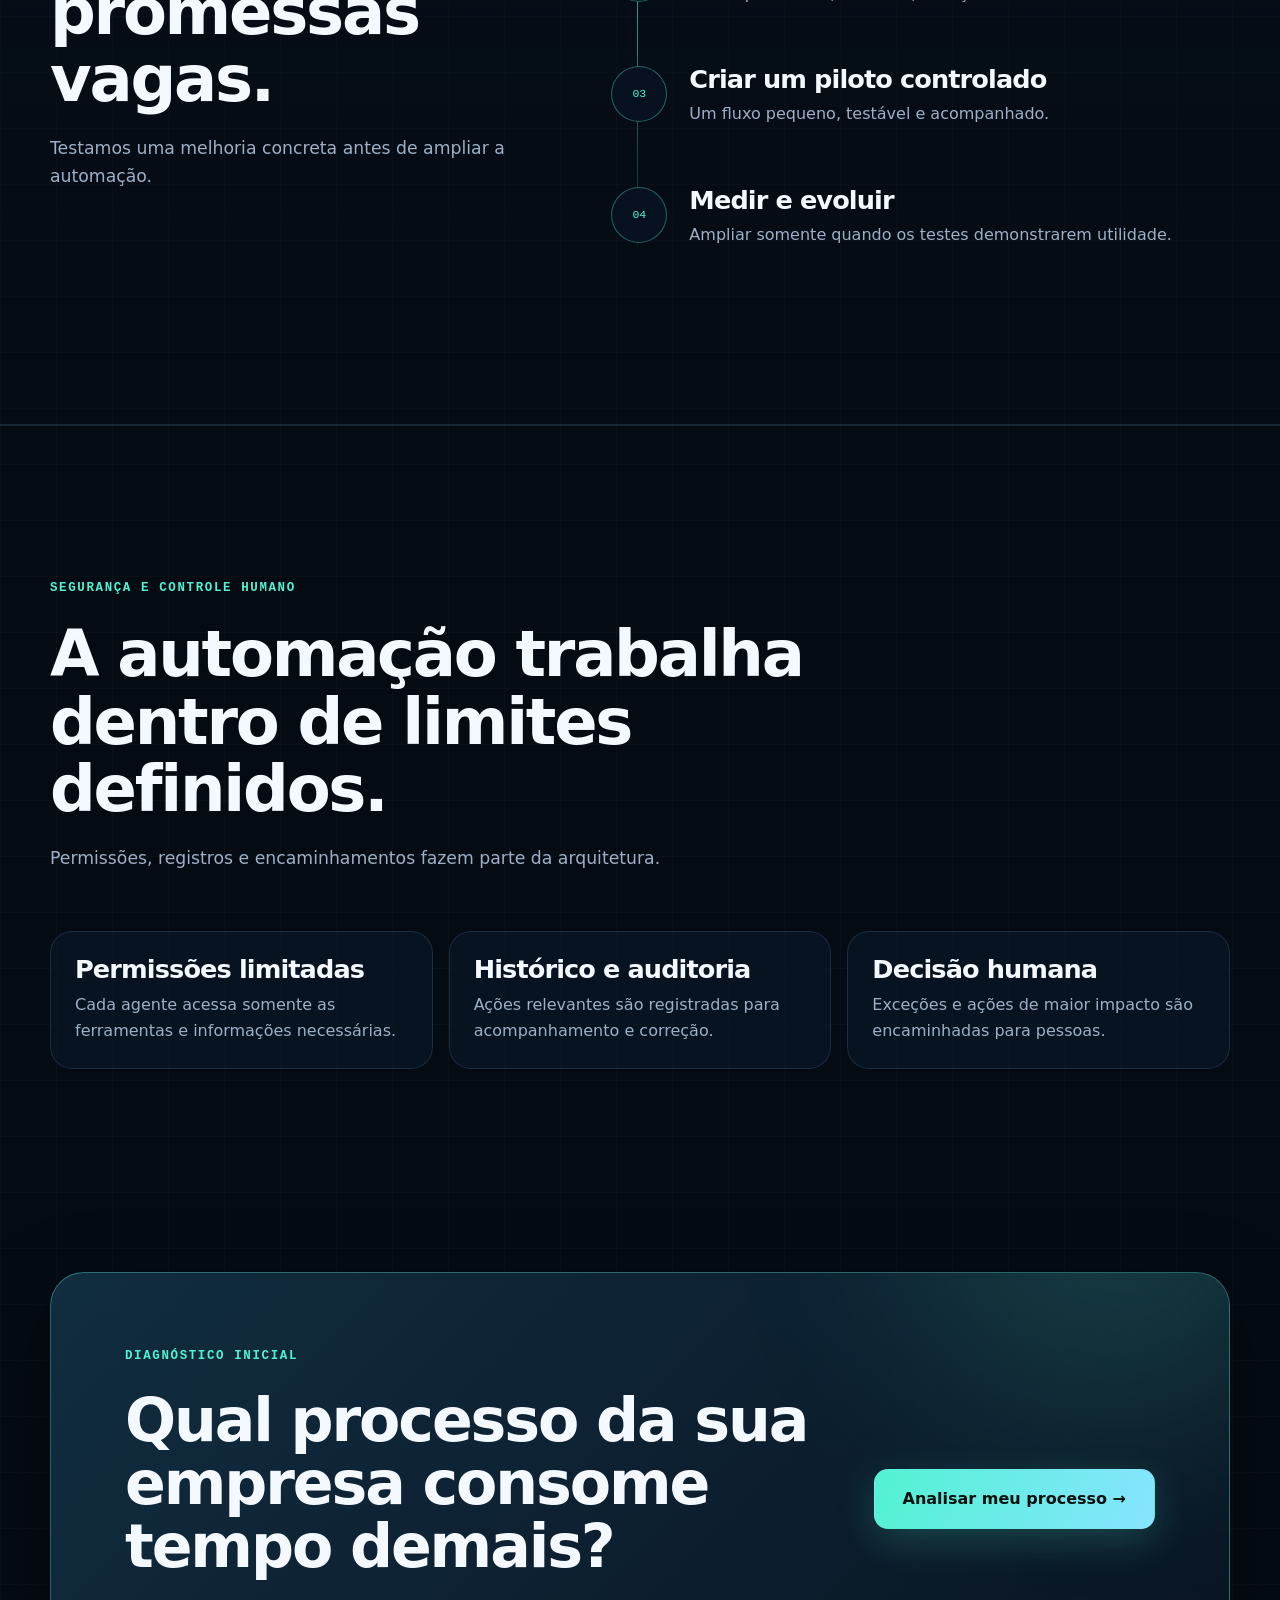
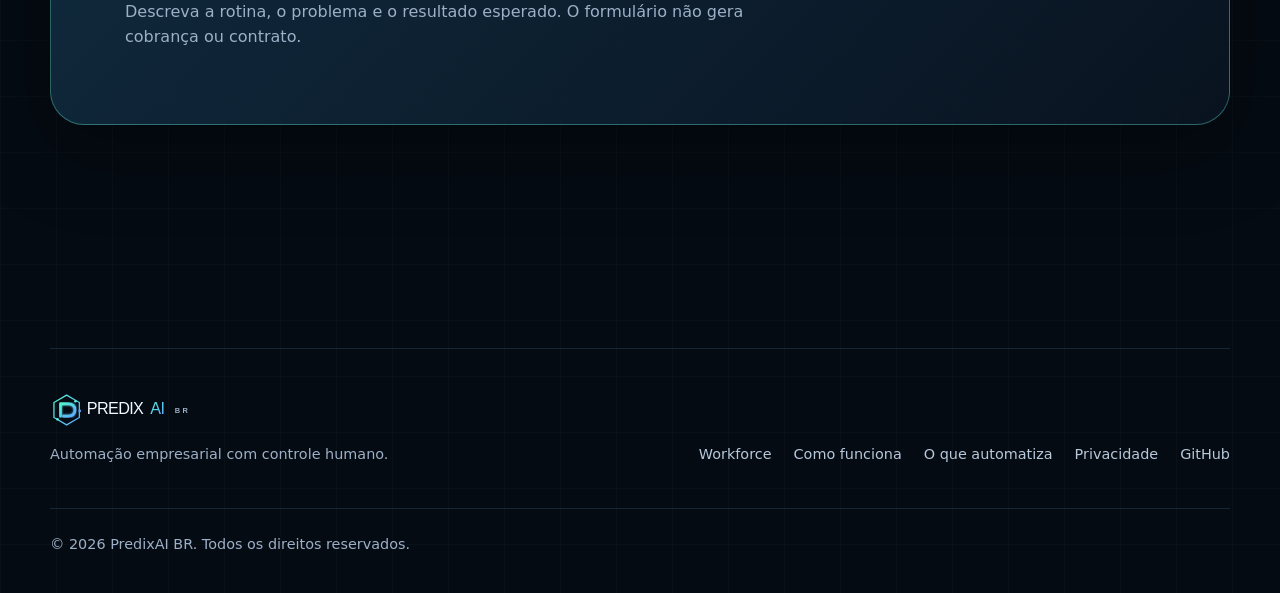
==== commit 206e11fa: "PTP-WEB.2.1 corrigir ligação do Workforce e carregar estilos comerciais" ====
--- a/index.html
+++ b/index.html
@@ -7,20 +7,20 @@
 <meta property="og:type" content="website"><meta property="og:locale" content="pt_BR"><meta property="og:title" content="PredixAI Workforce — Automação empresarial com controle humano"><meta property="og:description" content="Automatize atendimento e tarefas repetitivas sem perder o controle da sua empresa."><meta property="og:url" content="https://predixai-brand.vercel.app/"><meta property="og:image" content="https://predixai-brand.vercel.app/assets/img/social-card.svg">
 <meta name="twitter:card" content="summary_large_image"><meta name="twitter:title" content="PredixAI Workforce"><meta name="twitter:description" content="Equipe inteligente para empresas brasileiras, com automação progressiva e controle humano."><meta name="twitter:image" content="https://predixai-brand.vercel.app/assets/img/social-card.svg">
 <title>PredixAI Workforce — Automação empresarial com controle humano</title>
-<link rel="icon" href="assets/img/favicon.svg" type="image/svg+xml"><link rel="manifest" href="manifest.webmanifest"><link rel="stylesheet" href="assets/css/styles.css"><link rel="stylesheet" href="assets/css/commercial.css"><link rel="stylesheet" href="assets/css/workforce.css">
+<link rel="icon" href="assets/img/favicon.svg" type="image/svg+xml"><link rel="manifest" href="manifest.webmanifest"><link rel="stylesheet" href="assets/css/styles.css"><link rel="stylesheet" href="assets/css/commercial.css"><link rel="stylesheet" href="assets/css/workforce.css"><link rel="stylesheet" href="assets/css/home-commercial.css">
 <script type="application/ld+json">{"@context":"https://schema.org","@type":"Service","name":"PredixAI Workforce","alternateName":"Equipe inteligente para empresas","provider":{"@type":"Organization","name":"PredixAI BR","url":"https://predixai-brand.vercel.app/"},"url":"https://predixai-brand.vercel.app/solucoes/workforce/","description":"Solução em validação para automatizar atendimento e tarefas repetitivas com controle humano.","areaServed":"BR"}</script>
 </head>
 <body>
 <a class="skip-link" href="#conteudo">Pular para o conteúdo</a><div class="ambient ambient-one" aria-hidden="true"></div><div class="ambient ambient-two" aria-hidden="true"></div><canvas id="network-canvas" aria-hidden="true"></canvas>
-<header class="site-header" data-header><div class="container nav-wrap"><a class="brand" href="#inicio" aria-label="PredixAI BR — início"><img src="assets/img/logo.svg" alt="" width="194" height="42"></a><button class="menu-toggle" type="button" aria-expanded="false" aria-controls="primary-navigation" data-menu-toggle><span class="sr-only">Abrir menu</span><span></span><span></span><span></span></button><nav id="primary-navigation" class="primary-nav" aria-label="Navegação principal" data-menu><a href="#inicio">Workforce</a><a href="#como-funciona">Como funciona</a><a href="#processos">O que automatiza</a><a href="#para-quem">Para quem</a><a href="#seguranca">Segurança</a><a class="nav-cta" href="/validacao/?source=home&produto=workforce">Analisar meu processo</a></nav></div></header>
+<header class="site-header" data-header><div class="container nav-wrap"><a class="brand" href="#inicio" aria-label="PredixAI BR — início"><img src="assets/img/logo.svg" alt="PredixAI BR" width="194" height="42"></a><button class="menu-toggle" type="button" aria-expanded="false" aria-controls="primary-navigation" data-menu-toggle><span class="sr-only">Abrir menu</span><span></span><span></span><span></span></button><nav id="primary-navigation" class="primary-nav" aria-label="Navegação principal" data-menu><a href="/solucoes/workforce/">Workforce</a><a href="#como-funciona">Como funciona</a><a href="#processos">O que automatiza</a><a href="#para-quem">Para quem</a><a href="#seguranca">Segurança</a><a class="nav-cta" href="/validacao/?source=home&produto=workforce">Analisar meu processo</a></nav></div></header>
 <main id="conteudo">
-<section class="hero hero-commercial section" id="inicio"><div class="container hero-grid"><div class="hero-copy reveal"><p class="eyebrow"><span class="status-dot"></span> PredixAI Workforce — equipe inteligente para empresas</p><h1>Automatize atendimento e tarefas repetitivas <span class="gradient-text">sem perder o controle</span> da sua empresa.</h1><p class="hero-lead">A PredixAI Workforce conecta agentes de inteligência artificial, automações e sistemas para executar processos de atendimento, vendas e administração, encaminhando decisões importantes para sua equipe.</p><p class="market-focus">Desenvolvida para empresas brasileiras que precisam organizar a operação, responder mais rápido e reduzir trabalho manual.</p><div class="hero-actions"><a class="button button-primary" href="/validacao/?source=home&produto=workforce">Analisar um processo da minha empresa →</a><a class="button button-ghost" href="#como-funciona">Ver como funciona</a></div><ul class="trust-list"><li>Começamos por um processo</li><li>Decisões importantes ficam com sua equipe</li><li>Implantação progressiva</li></ul></div><div class="hero-visual reveal" aria-label="Representação visual da PredixAI Workforce"><div class="system-card"><div class="system-topbar"><span class="system-brand">PREDIXAI // EQUIPE INTELIGENTE</span><span class="live-indicator">EM VALIDAÇÃO</span></div><div class="system-display"><div class="core-orbit" aria-hidden="true"><span class="orbit orbit-a"></span><span class="orbit orbit-b"></span><span class="core-mark">P</span></div><div class="signal-lines" aria-hidden="true"><span style="--i:1"></span><span style="--i:2"></span><span style="--i:3"></span><span style="--i:4"></span><span style="--i:5"></span></div></div><div class="system-metrics"><div><span>ATENDIMENTO</span><strong>Organizado</strong></div><div><span>TAREFAS</span><strong>Automatizadas</strong></div><div><span>CONTROLE</span><strong>Humano</strong></div></div></div><div class="floating-tag tag-one">Atendimento</div><div class="floating-tag tag-two">Rotinas</div><div class="floating-tag tag-three">Integrações</div></div></div></section>
-<section class="section concrete-example" id="como-funciona"><div class="container"><div class="section-heading reveal"><p class="eyebrow">Exemplo simples</p><h2>Do contato do cliente ao atendimento concluído.</h2><p>Veja como um processo pode funcionar na prática.</p></div><ol class="example-flow"><li class="reveal"><span>01</span><strong>O cliente envia uma mensagem</strong><p>WhatsApp, site, e-mail ou outro canal autorizado.</p></li><li class="reveal"><span>02</span><strong>O assunto é identificado</strong><p>O sistema entende a solicitação e direciona a tarefa.</p></li><li class="reveal"><span>03</span><strong>O agente consulta informações</strong><p>Somente dados e sistemas autorizados.</p></li><li class="reveal"><span>04</span><strong>Sua equipe assume quando necessário</strong><p>Exceções e decisões importantes vão para uma pessoa.</p></li><li class="reveal"><span>05</span><strong>A ação fica registrada</strong><p>Resposta, agendamento ou tarefa concluída com histórico.</p></li></ol><div class="page-actions reveal"><a class="button button-primary" href="/solucoes/workforce/">Conhecer a solução completa →</a></div></div></section>
+<section class="hero hero-commercial section" id="inicio"><div class="container hero-grid"><div class="hero-copy reveal"><p class="eyebrow"><span class="status-dot"></span> PredixAI Workforce — equipe inteligente para empresas</p><h1>Automatize atendimento e tarefas repetitivas <span class="gradient-text">sem perder o controle</span> da sua empresa.</h1><p class="hero-lead">A PredixAI Workforce conecta agentes de inteligência artificial, automações e sistemas para executar processos de atendimento, vendas e administração, encaminhando decisões importantes para sua equipe.</p><p class="market-focus">Desenvolvida para empresas brasileiras que precisam organizar a operação, responder mais rápido e reduzir trabalho manual.</p><div class="hero-actions"><a class="button button-primary" href="/validacao/?source=home&produto=workforce">Analisar um processo da minha empresa →</a><a class="button button-ghost" href="/solucoes/workforce/">Conhecer o Workforce</a></div><ul class="trust-list"><li>Começamos por um processo</li><li>Decisões importantes ficam com sua equipe</li><li>Implantação progressiva</li></ul></div><div class="hero-visual reveal" aria-label="Representação visual da PredixAI Workforce"><div class="system-card"><div class="system-topbar"><span class="system-brand">PREDIXAI — EQUIPE INTELIGENTE</span><span class="live-indicator">EM VALIDAÇÃO</span></div><div class="system-display"><div class="core-orbit" aria-hidden="true"><span class="orbit orbit-a"></span><span class="orbit orbit-b"></span><span class="core-mark">P</span></div><div class="signal-lines" aria-hidden="true"><span style="--i:1"></span><span style="--i:2"></span><span style="--i:3"></span><span style="--i:4"></span><span style="--i:5"></span></div></div><div class="system-metrics"><div><span>ATENDIMENTO</span><strong>Organizado</strong></div><div><span>TAREFAS</span><strong>Automatizadas</strong></div><div><span>CONTROLE</span><strong>Humano</strong></div></div></div><div class="floating-tag tag-one">Atendimento</div><div class="floating-tag tag-two">Rotinas</div><div class="floating-tag tag-three">Integrações</div></div></div></section>
+<section class="section concrete-example" id="como-funciona"><div class="container"><div class="section-heading reveal"><p class="eyebrow">Exemplo simples</p><h2>Do contato do cliente ao atendimento concluído.</h2><p>Veja como um processo pode funcionar na prática.</p></div><ol class="example-flow"><li class="reveal"><span>01</span><strong>O cliente envia uma mensagem</strong><p>WhatsApp, site, e-mail ou outro canal autorizado.</p></li><li class="reveal"><span>02</span><strong>O assunto é identificado</strong><p>O sistema entende a solicitação e direciona a tarefa.</p></li><li class="reveal"><span>03</span><strong>O agente consulta informações</strong><p>Somente dados e sistemas autorizados.</p></li><li class="reveal"><span>04</span><strong>Sua equipe assume quando necessário</strong><p>Exceções e decisões importantes vão para uma pessoa.</p></li><li class="reveal"><span>05</span><strong>A ação fica registrada</strong><p>Resposta, agendamento ou tarefa concluída com histórico.</p></li></ol><div class="page-actions reveal"><a class="button button-primary" href="/solucoes/workforce/">Conhecer o Workforce completo →</a></div></div></section>
 <section class="section process-section" id="processos"><div class="container"><div class="section-heading reveal"><p class="eyebrow">O que pode ser automatizado</p><h2>Comece pelas tarefas que mais consomem tempo.</h2><p>O primeiro projeto resolve uma dor específica. Novos processos só entram depois dos testes.</p></div><div class="process-grid"><article class="process-card reveal"><span>01</span><h3>Atendimento e mensagens</h3><p>Triagem, respostas assistidas e encaminhamento para a pessoa certa.</p></article><article class="process-card reveal"><span>02</span><h3>Agenda e lembretes</h3><p>Agendamentos, confirmações, avisos e retornos.</p></article><article class="process-card reveal"><span>03</span><h3>Acompanhamento de clientes</h3><p>Oportunidades, propostas e tarefas comerciais pendentes.</p></article><article class="process-card reveal"><span>04</span><h3>Rotinas administrativas</h3><p>Cadastros, solicitações, informações e controle de tarefas.</p></article><article class="process-card reveal"><span>05</span><h3>Relatórios e alertas</h3><p>Pendências, resultados e situações que exigem atenção.</p></article><article class="process-card reveal"><span>06</span><h3>Integrações sob medida</h3><p>Planilhas, sistemas, bancos de dados e serviços existentes.</p></article></div></div></section>
 <section class="section audience-section" id="para-quem"><div class="container"><div class="section-heading reveal"><p class="eyebrow">Para empresas brasileiras</p><h2>Uma base adaptável a operações diferentes.</h2><p>O processo inicial muda conforme o segmento, os riscos e os sistemas já utilizados.</p></div><div class="audience-grid"><a class="audience-card reveal" href="/solucoes/atendimento/"><span class="product-status is-priority">Primeiro módulo · Em validação</span><h3>Empresas de serviços</h3><p>Atendimento, agenda, orçamentos e acompanhamento.</p><strong>Conhecer o atendimento →</strong></a><a class="audience-card reveal" href="/solucoes/pet/"><span class="product-status is-priority">Vertical · Em validação</span><h3>Pet shops e serviços pet</h3><p>Agenda, tutores, serviços e relacionamento.</p><strong>Conhecer a vertical pet →</strong></a><a class="audience-card reveal" href="/solucoes/market/"><span class="product-status is-research">Em pesquisa</span><h3>Mercados de bairro</h3><p>Pesquisa sobre estoque, operação e gestão.</p><strong>Participar da pesquisa →</strong></a><a class="audience-card reveal" href="/validacao/?source=sob_medida&produto=sob_medida"><span class="product-status">Projeto sob medida</span><h3>Processos específicos</h3><p>Documentos, visão computacional, integrações e apoio à decisão.</p><strong>Solicitar diagnóstico →</strong></a></div></div></section>
 <section class="section method-section" id="metodo"><div class="container method-grid"><div class="section-heading reveal"><p class="eyebrow">Como começamos</p><h2>Um processo por vez, sem promessas vagas.</h2><p>Testamos uma melhoria concreta antes de ampliar a automação.</p></div><ol class="timeline"><li class="reveal"><span>01</span><div><h3>Escolher o processo</h3><p>Definir a tarefa, o problema e o resultado esperado.</p></div></li><li class="reveal"><span>02</span><div><h3>Mapear regras e limites</h3><p>Dados permitidos, sistemas, exceções e decisões humanas.</p></div></li><li class="reveal"><span>03</span><div><h3>Criar um piloto controlado</h3><p>Um fluxo pequeno, testável e acompanhado.</p></div></li><li class="reveal"><span>04</span><div><h3>Medir e evoluir</h3><p>Ampliar somente quando os testes demonstrarem utilidade.</p></div></li></ol></div></section>
 <section class="section security-section" id="seguranca"><div class="container"><div class="section-heading reveal"><p class="eyebrow">Segurança e controle humano</p><h2>A automação trabalha dentro de limites definidos.</h2><p>Permissões, registros e encaminhamentos fazem parte da arquitetura.</p></div><div class="governance-grid"><article class="governance-card reveal"><h3>Permissões limitadas</h3><p>Cada agente acessa somente as ferramentas e informações necessárias.</p></article><article class="governance-card reveal"><h3>Histórico e auditoria</h3><p>Ações relevantes são registradas para acompanhamento e correção.</p></article><article class="governance-card reveal"><h3>Decisão humana</h3><p>Exceções e ações de maior impacto são encaminhadas para pessoas.</p></article></div></div></section>
 <section class="section contact-section" id="contato"><div class="container contact-card reveal"><div><p class="eyebrow">Diagnóstico inicial</p><h2>Qual processo da sua empresa consome tempo demais?</h2><p>Descreva a rotina, o problema e o resultado esperado. O formulário não gera cobrança ou contrato.</p></div><a class="button button-primary button-large" href="/validacao/?source=home&produto=workforce">Analisar meu processo →</a></div></section>
 </main>
-<footer class="site-footer"><div class="container footer-grid"><div><img src="assets/img/logo.svg" alt="PredixAI BR" width="194" height="42"><p>Automação empresarial com controle humano.</p></div><div class="footer-links"><a href="#inicio">Workforce</a><a href="#como-funciona">Como funciona</a><a href="#processos">O que automatiza</a><a href="/privacidade/">Privacidade</a><a href="https://github.com/leon337" target="_blank" rel="noopener noreferrer">GitHub</a></div><p class="copyright">© <span data-year></span> PredixAI BR. Todos os direitos reservados.</p></div></footer><script src="assets/js/main.js" defer></script>
+<footer class="site-footer"><div class="container footer-grid"><div><img src="assets/img/logo.svg" alt="PredixAI BR" width="194" height="42"><p>Automação empresarial com controle humano.</p></div><div class="footer-links"><a href="/solucoes/workforce/">Workforce</a><a href="#como-funciona">Como funciona</a><a href="#processos">O que automatiza</a><a href="/privacidade/">Privacidade</a><a href="https://github.com/leon337" target="_blank" rel="noopener noreferrer">GitHub</a></div><p class="copyright">© <span data-year></span> PredixAI BR. Todos os direitos reservados.</p></div></footer><script src="assets/js/main.js" defer></script>
 </body></html>
--- a/assets/css/workforce.css
+++ b/assets/css/workforce.css
@@ -1,32 +1,2 @@
-@layer components {
-  .workforce-highlight { border-block: 1px solid var(--line); background: radial-gradient(circle at 82% 18%, rgba(82,242,210,.12), transparent 30%), linear-gradient(180deg, rgba(7,17,31,.86), rgba(5,11,19,.28)); }
-  .workforce-highlight-grid { display: grid; grid-template-columns: minmax(0,1.1fr) minmax(320px,.9fr); gap: clamp(34px,7vw,90px); align-items: center; }
-  .stage-note { max-width:760px; margin-top:24px; padding:14px 16px; border-left:3px solid var(--violet); border-radius:0 14px 14px 0; color:#b9c8da; background:rgba(156,123,255,.07); font-size:.92rem; }
-  .workforce-mini-flow { display:grid; gap:12px; }
-  .workforce-mini-flow>div { display:grid; grid-template-columns:44px 1fr; column-gap:14px; padding:18px; border:1px solid var(--line); border-radius:18px; background:linear-gradient(135deg,rgba(15,31,51,.86),rgba(7,15,27,.72)); }
-  .workforce-mini-flow span { grid-row:1/span 2; width:44px; height:44px; display:grid; place-items:center; border:1px solid var(--line-strong); border-radius:50%; color:var(--cyan); font-family:ui-monospace,monospace; font-size:.76rem; }
-  .workforce-mini-flow strong{color:var(--text)} .workforce-mini-flow small{margin-top:4px;color:var(--muted)}
-  .segment-section{background:rgba(3,10,18,.34)} .product-grid-expanded{grid-template-columns:1.25fr 1fr 1fr}
-  .product-card-flagship{border-color:rgba(82,242,210,.4);background:radial-gradient(circle at 85% 12%,rgba(82,242,210,.2),transparent 35%),linear-gradient(155deg,rgba(15,45,60,.94),rgba(7,15,27,.82))}
-  .workforce-page-hero{padding-bottom:72px;border-bottom:1px solid var(--line)}
-  .workforce-status{display:inline-flex;align-items:center;gap:9px;margin-bottom:18px;padding:8px 12px;border:1px solid var(--line-strong);border-radius:999px;color:var(--cyan);background:rgba(82,242,210,.07);font-size:.76rem;font-weight:800;letter-spacing:.06em;text-transform:uppercase}
-  .workforce-status::before{content:"";width:8px;height:8px;border-radius:50%;background:currentColor;box-shadow:0 0 14px currentColor}
-  .workforce-hero-panel{padding:28px;border:1px solid var(--line);border-radius:28px;background:linear-gradient(155deg,rgba(15,31,51,.9),rgba(7,15,27,.82));box-shadow:var(--shadow)}
-  .workforce-hero-panel h2{font-size:1.35rem}.workforce-hero-panel ul{display:grid;gap:12px;margin-top:20px;padding-left:22px;color:var(--muted)}
-  .workforce-flow-section{padding:80px 0}.workforce-flow-grid{display:grid;grid-template-columns:minmax(0,.8fr) minmax(0,1.2fr);gap:clamp(30px,6vw,78px);align-items:start}
-  .workforce-figure{position:sticky;top:calc(var(--header-height) + 24px);overflow:hidden;padding:12px;border:1px solid var(--line);border-radius:26px;background:rgba(4,10,18,.8)}
-  .workforce-figure img{width:100%;height:auto;display:block;border-radius:18px}.workforce-figure figcaption{padding:14px 6px 4px;color:var(--muted);font-size:.84rem}
-  .flow-steps{display:grid;gap:14px}.flow-step{display:grid;grid-template-columns:54px 1fr;gap:16px;padding:22px;border:1px solid var(--line);border-radius:20px;background:rgba(11,24,41,.68)}
-  .flow-step>span{width:54px;height:54px;display:grid;place-items:center;border:1px solid var(--line-strong);border-radius:18px;color:var(--cyan);font-family:ui-monospace,monospace}.flow-step h3{margin-bottom:6px}.flow-step p{color:var(--muted)}
-  .department-grid{display:grid;grid-template-columns:repeat(2,minmax(0,1fr));gap:16px}.department-card{display:flex;flex-direction:column;min-height:330px;padding:24px;border:1px solid var(--line);border-radius:22px;background:linear-gradient(155deg,rgba(15,31,51,.82),rgba(7,15,27,.72))}
-  .department-card h3{margin:18px 0 10px}.department-card p{color:var(--muted)}.department-card dl{display:grid;gap:12px;margin-top:18px}.department-card dt{color:#7f96af;font-family:ui-monospace,monospace;font-size:.68rem;letter-spacing:.08em;text-transform:uppercase}.department-card dd{margin:3px 0 0;color:#d8e4f2;font-size:.9rem}
-  .stage-badge{align-self:flex-start;padding:7px 10px;border:1px solid rgba(93,168,255,.3);border-radius:999px;color:#b9d8ff;background:rgba(93,168,255,.08);font-size:.7rem;font-weight:800}.stage-badge.is-validation{color:var(--cyan);border-color:var(--line-strong);background:rgba(82,242,210,.08)}.stage-badge.is-custom{color:#d9c8ff;border-color:rgba(156,123,255,.35);background:rgba(156,123,255,.08)}
-  .governance-grid,.segment-example-grid,.implementation-grid{display:grid;grid-template-columns:repeat(3,1fr);gap:16px}.governance-card,.segment-example,.implementation-card{padding:24px;border:1px solid var(--line);border-radius:22px;background:rgba(11,24,41,.68)}.governance-card h3,.segment-example h3,.implementation-card h3{margin-bottom:10px}.governance-card p,.segment-example p,.implementation-card p{color:var(--muted)}
-  .faq-list{display:grid;gap:12px;max-width:900px}.faq-list details{border:1px solid var(--line);border-radius:16px;background:rgba(11,24,41,.6)}.faq-list summary{cursor:pointer;padding:20px;color:var(--text);font-weight:800}.faq-list details p{padding:0 20px 20px;color:var(--muted)}.faq-list summary:focus-visible{outline:3px solid var(--cyan);outline-offset:3px;border-radius:14px}
-  .choice-grid.choice-grid-four{grid-template-columns:repeat(2,1fr)}.choice-grid.choice-grid-four .choice-card span{min-height:160px}
-}
-@layer utilities {
-  @media(max-width:1050px){.workforce-highlight-grid,.workforce-flow-grid,.product-grid-expanded{grid-template-columns:1fr}.workforce-figure{position:static;max-width:720px}}
-  @media(max-width:820px){.department-grid,.governance-grid,.segment-example-grid,.implementation-grid{grid-template-columns:1fr}}
-  @media(max-width:680px){.choice-grid.choice-grid-four{grid-template-columns:1fr}.workforce-mini-flow>div{grid-template-columns:40px 1fr;padding:15px}.workforce-mini-flow span{width:40px;height:40px}.flow-step{grid-template-columns:46px 1fr;padding:18px}.flow-step>span{width:46px;height:46px;border-radius:15px}.department-card{min-height:auto}}
-}
+@import url("workforce-base.css");
+@import url("home-commercial.css");
--- a/assets/css/home-commercial.css
+++ b/assets/css/home-commercial.css
@@ -0,0 +1,25 @@
+@layer components {
+  .hero-commercial{min-height:auto;padding-top:calc(var(--header-height) + 72px);padding-bottom:clamp(72px,8vw,110px)}
+  .hero-commercial h1{max-width:780px;font-size:clamp(2.7rem,5.7vw,5.55rem)}
+  .hero-commercial .hero-grid{grid-template-columns:minmax(0,1.12fr) minmax(340px,.88fr);gap:clamp(42px,6vw,86px)}
+  .market-focus{max-width:690px;margin-top:18px;padding-left:16px;border-left:3px solid var(--cyan);color:#c6d5e5}
+  .concrete-example{border-block:1px solid var(--line);background:linear-gradient(180deg,rgba(7,17,31,.72),rgba(5,11,19,.2))}
+  .example-flow{display:grid;grid-template-columns:repeat(5,minmax(0,1fr));gap:12px;list-style:none}
+  .example-flow li{min-height:260px;padding:22px;border:1px solid var(--line);border-radius:20px;background:linear-gradient(155deg,rgba(15,31,51,.82),rgba(7,15,27,.72))}
+  .example-flow li>span,.process-card>span{display:inline-flex;margin-bottom:28px;color:var(--cyan);font-family:ui-monospace,monospace;font-size:.72rem;letter-spacing:.08em}
+  .example-flow strong{display:block;color:var(--text);font-size:1rem;line-height:1.35}.example-flow p{margin-top:12px;font-size:.92rem}
+  .process-section{background:rgba(3,10,18,.32)}
+  .process-grid{display:grid;grid-template-columns:repeat(3,minmax(0,1fr));gap:16px}
+  .process-card{min-height:270px;padding:26px;border:1px solid var(--line);border-radius:22px;background:rgba(11,24,41,.68)}
+  .process-card h3{margin-bottom:12px}.process-card p{color:var(--muted)}
+  .audience-grid{display:grid;grid-template-columns:repeat(4,minmax(0,1fr));gap:16px}
+  .audience-card{min-height:320px;display:flex;flex-direction:column;padding:24px;border:1px solid var(--line);border-radius:22px;background:linear-gradient(155deg,rgba(15,31,51,.82),rgba(7,15,27,.72));transition:transform .22s ease,border-color .22s ease}
+  .audience-card:hover{transform:translateY(-5px);border-color:var(--line-strong)}
+  .audience-card h3{margin:16px 0 12px}.audience-card p{color:var(--muted)}.audience-card strong{margin-top:auto;padding-top:24px;color:var(--cyan)}
+  .security-section{border-top:1px solid var(--line)}
+}
+@layer utilities {
+  @media(max-width:1050px){.hero-commercial .hero-grid{grid-template-columns:1fr}.example-flow{grid-template-columns:repeat(2,minmax(0,1fr))}.audience-grid{grid-template-columns:repeat(2,minmax(0,1fr))}}
+  @media(max-width:820px){.process-grid{grid-template-columns:1fr}}
+  @media(max-width:680px){.example-flow,.audience-grid{grid-template-columns:1fr}.hero-commercial{padding-top:calc(var(--header-height) + 42px)}.hero-commercial h1{font-size:clamp(2.4rem,11.4vw,3.7rem)}.hero-commercial .hero-lead{font-size:1.02rem}.hero-commercial .hero-visual{min-height:350px}.example-flow li,.process-card,.audience-card{min-height:auto}.market-focus{padding-left:12px}}
+}
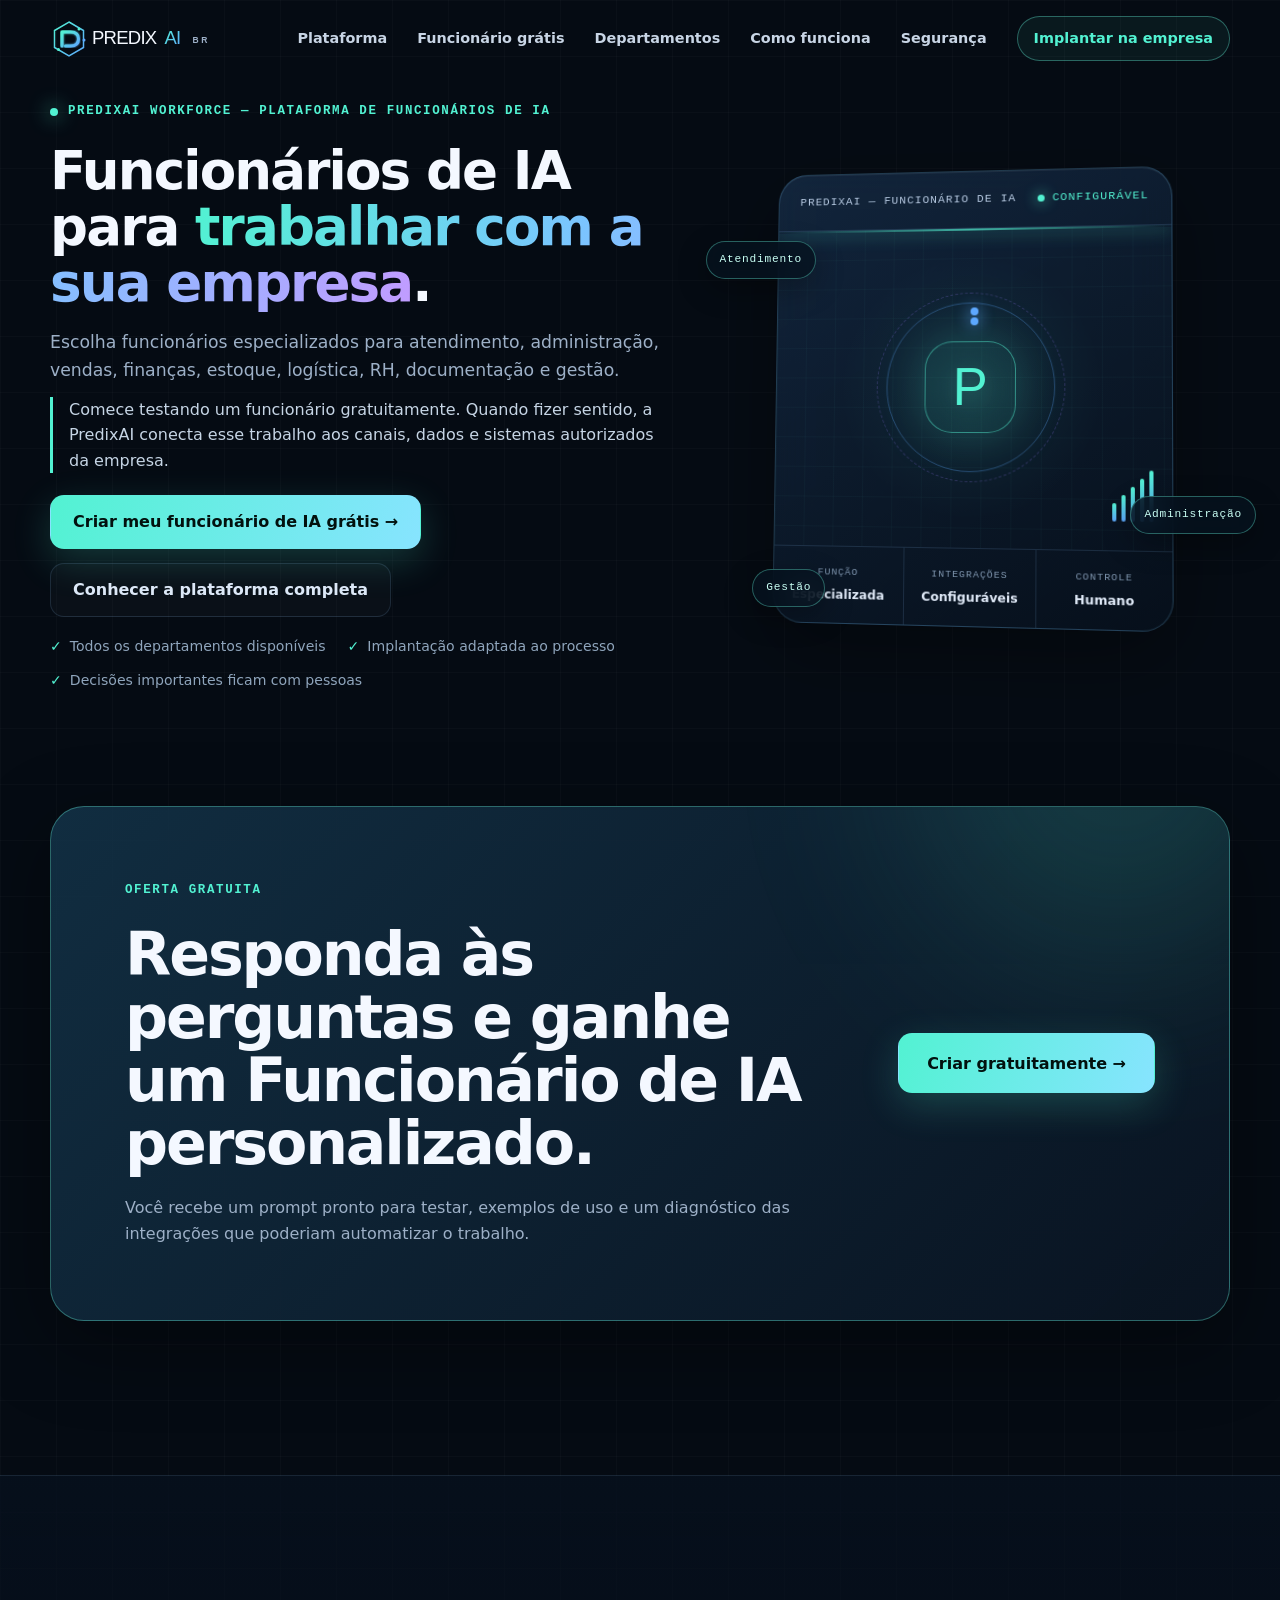
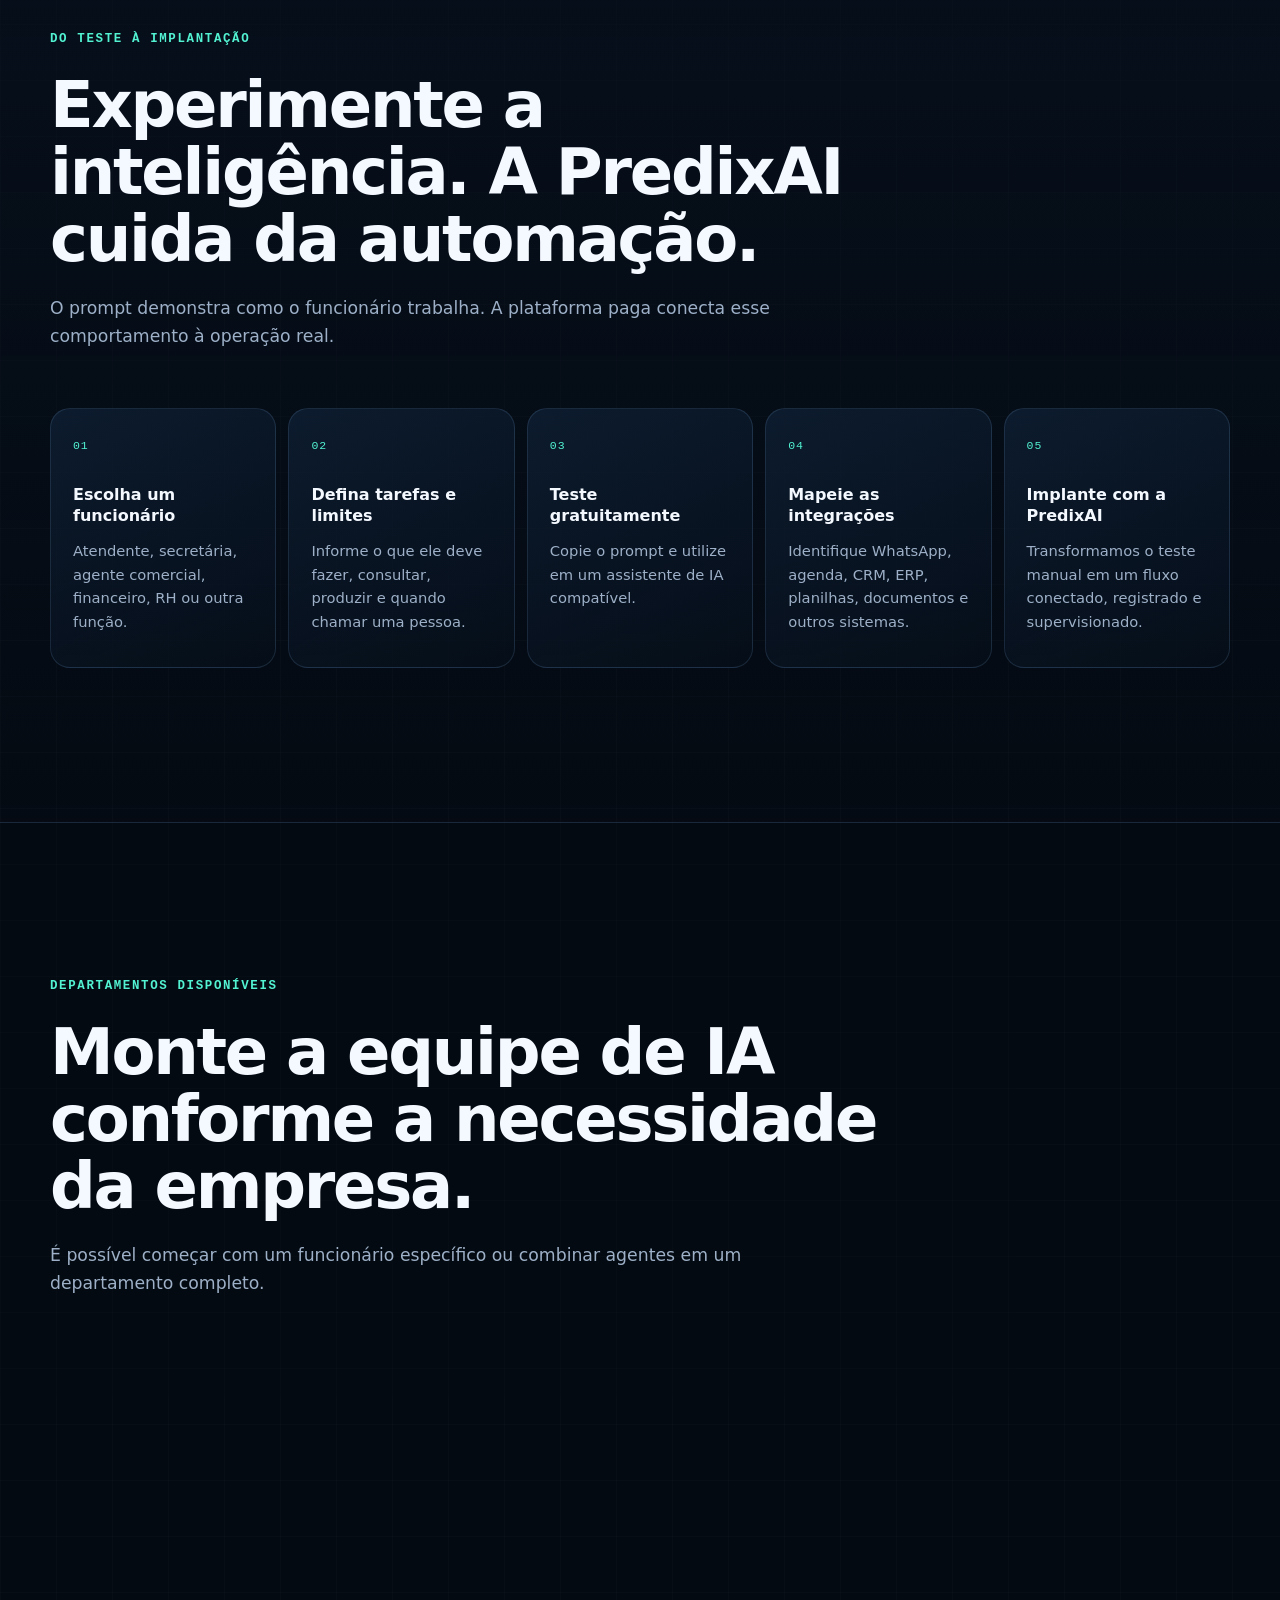
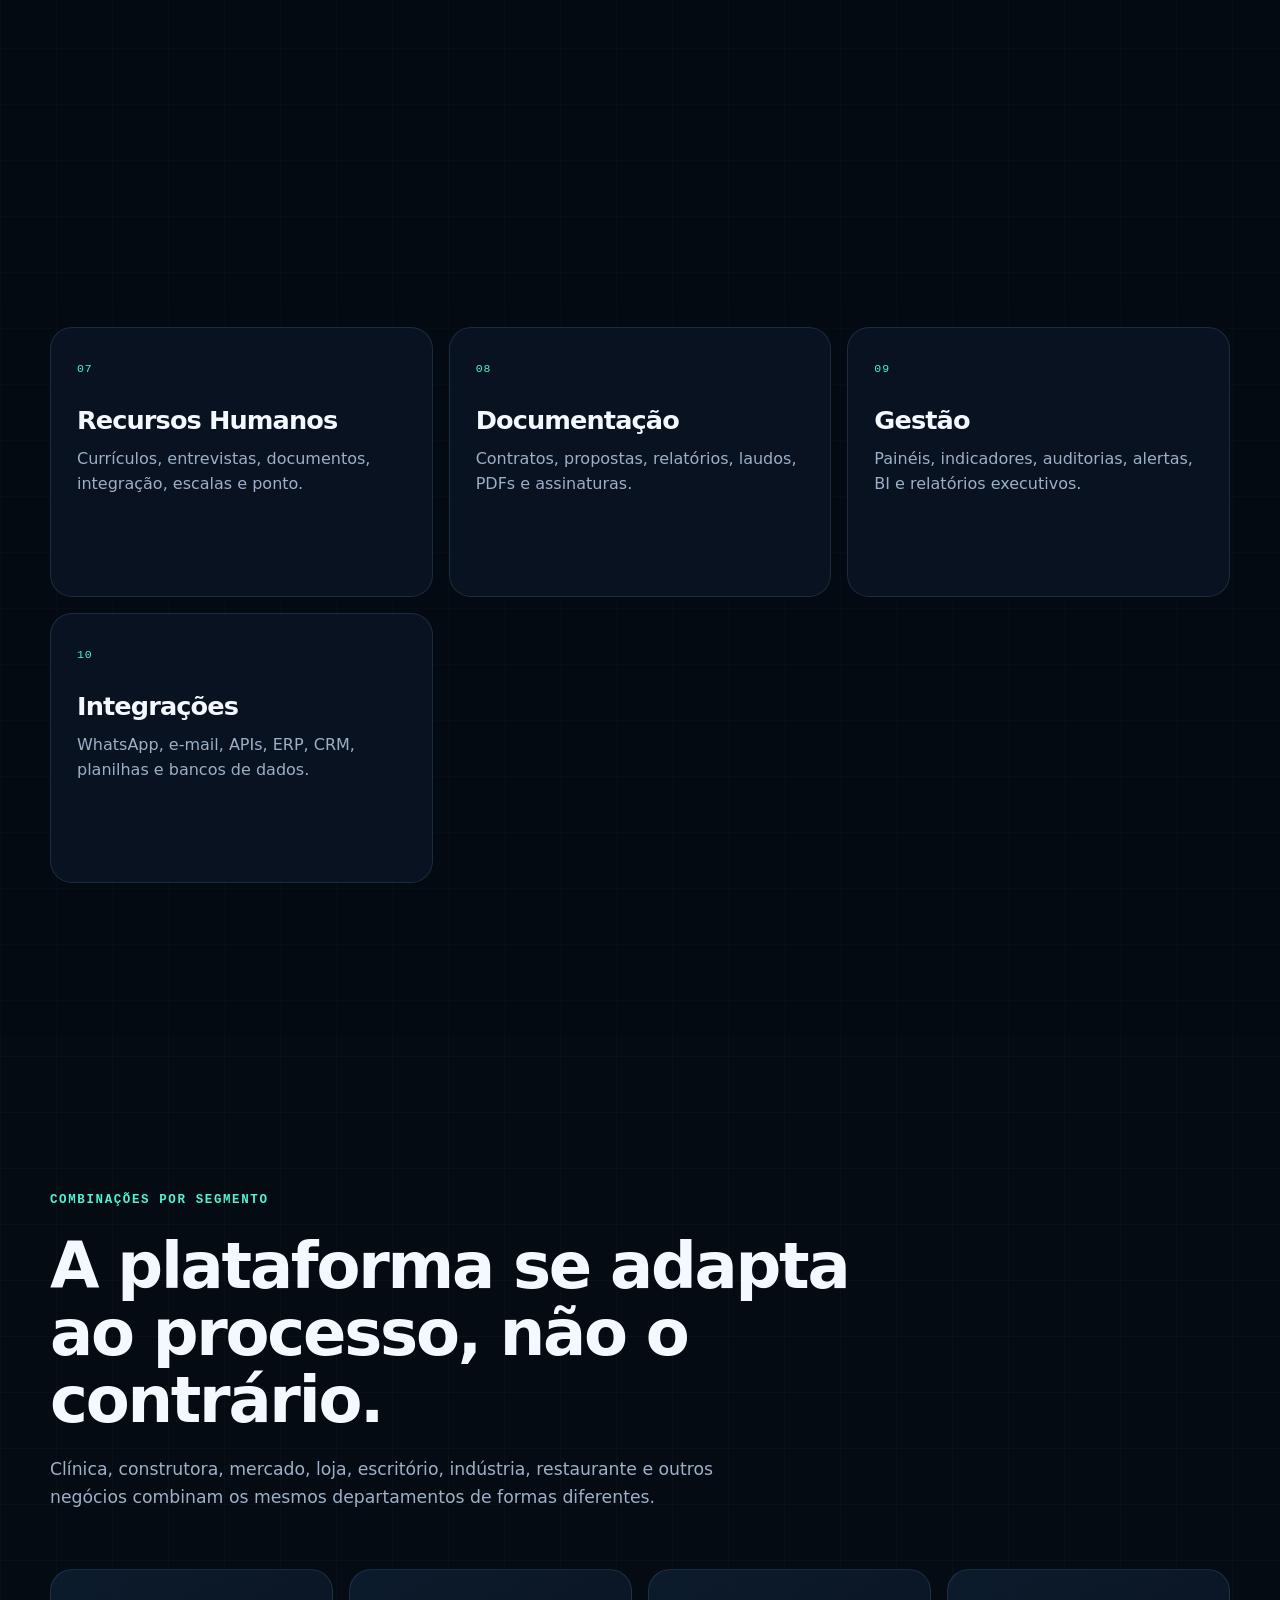
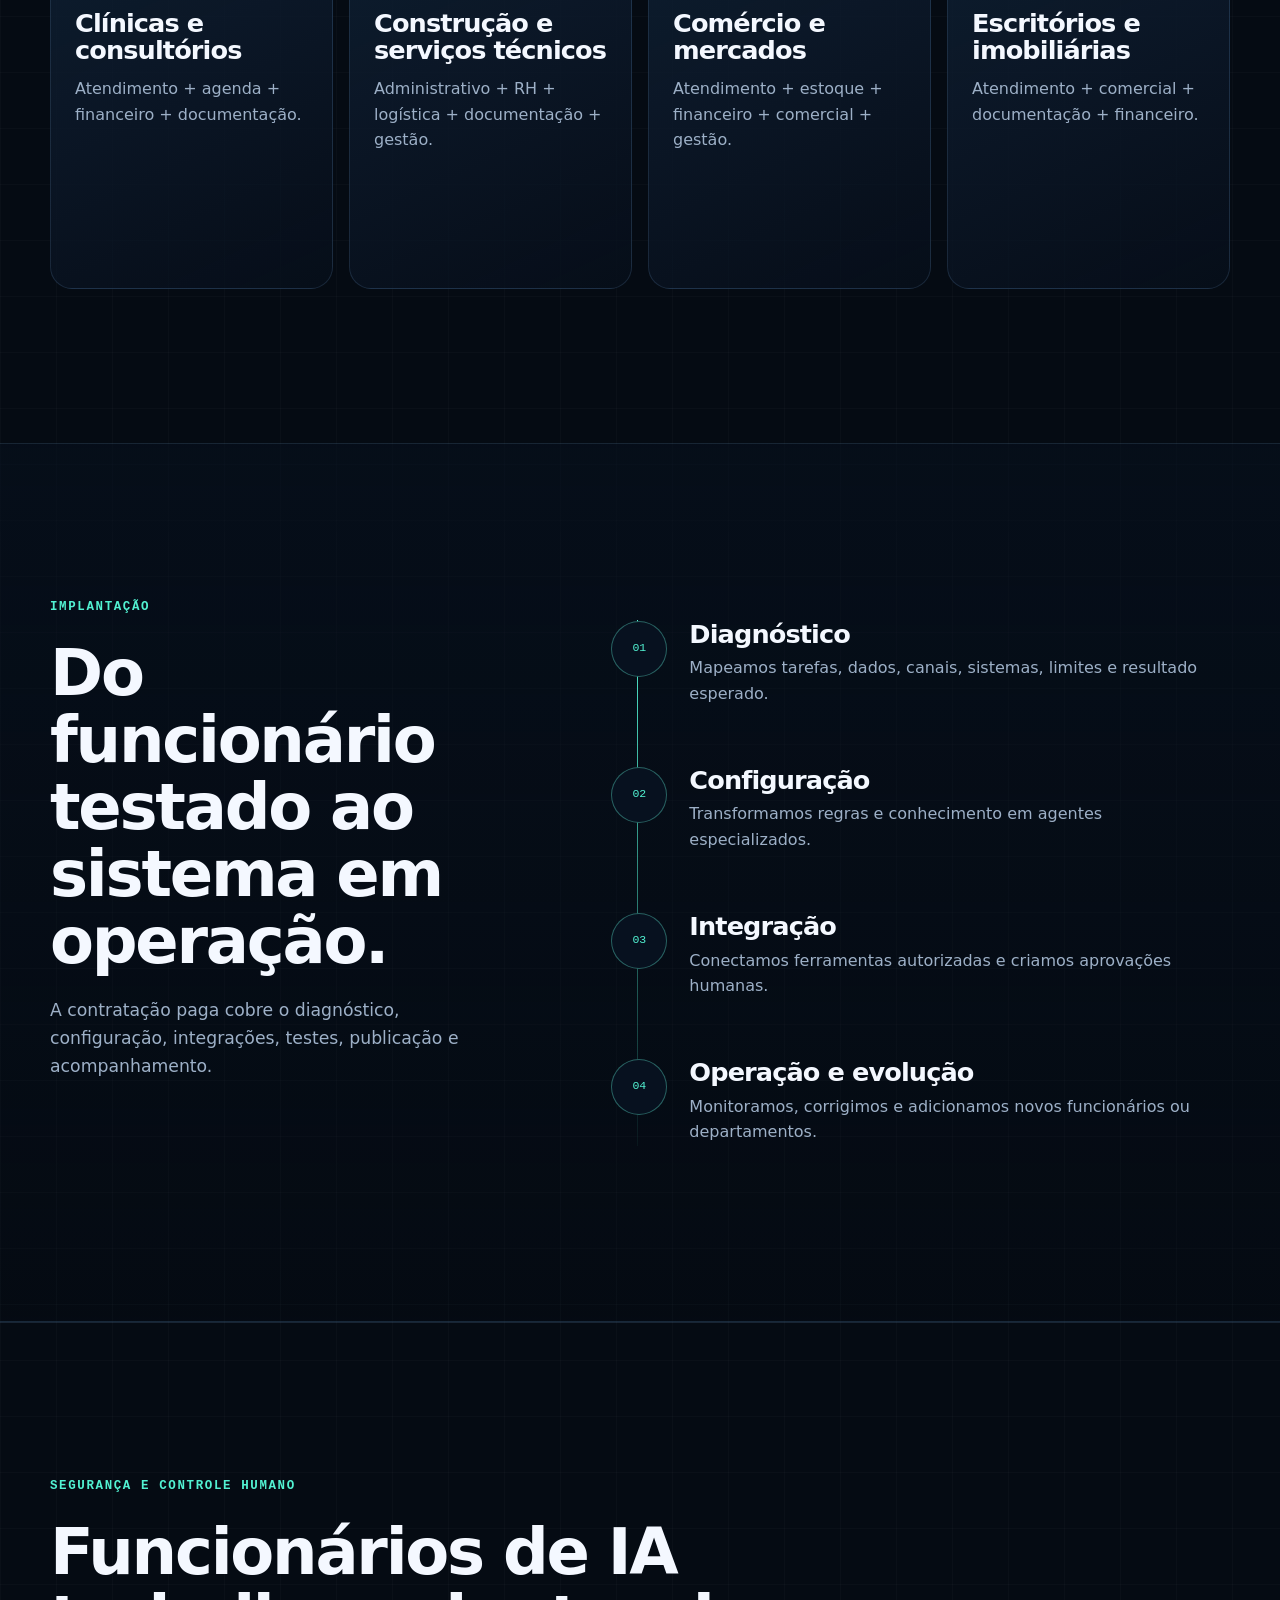
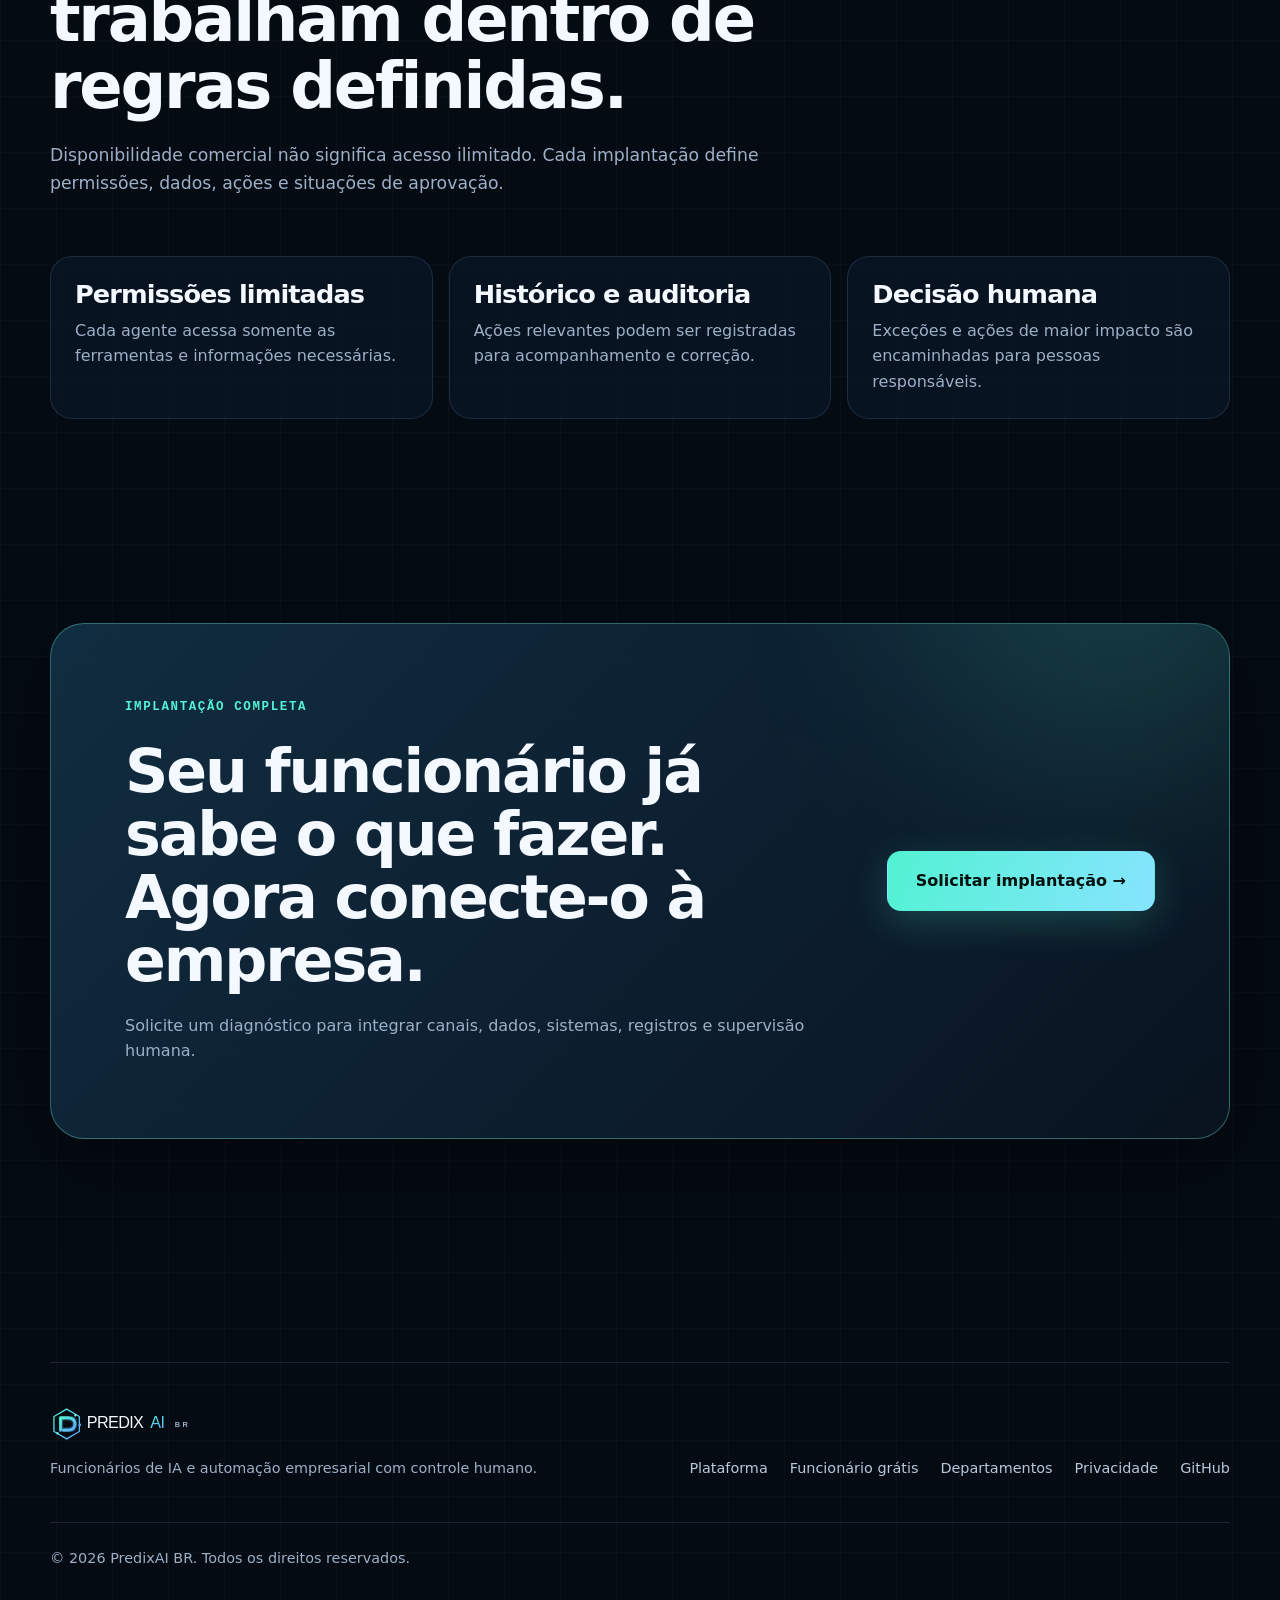
==== commit bbfb9bd7: "PTP-WEB.2.8.3J reposicionar Home para Funcionários de IA e oferta gratuita" ====
--- a/index.html
+++ b/index.html
@@ -1,26 +1,206 @@
 <!doctype html>
 <html lang="pt-BR">
 <head>
-<meta charset="utf-8"><meta name="viewport" content="width=device-width,initial-scale=1"><meta name="theme-color" content="#07111f">
-<meta name="description" content="A PredixAI Workforce ajuda empresas brasileiras a automatizar atendimento e tarefas repetitivas com agentes de inteligência artificial, automações e controle humano.">
-<meta name="robots" content="index,follow"><link rel="canonical" href="https://predixai-brand.vercel.app/">
-<meta property="og:type" content="website"><meta property="og:locale" content="pt_BR"><meta property="og:title" content="PredixAI Workforce — Automação empresarial com controle humano"><meta property="og:description" content="Automatize atendimento e tarefas repetitivas sem perder o controle da sua empresa."><meta property="og:url" content="https://predixai-brand.vercel.app/"><meta property="og:image" content="https://predixai-brand.vercel.app/assets/img/social-card.svg">
-<meta name="twitter:card" content="summary_large_image"><meta name="twitter:title" content="PredixAI Workforce"><meta name="twitter:description" content="Equipe inteligente para empresas brasileiras, com automação progressiva e controle humano."><meta name="twitter:image" content="https://predixai-brand.vercel.app/assets/img/social-card.svg">
-<title>PredixAI Workforce — Automação empresarial com controle humano</title>
-<link rel="icon" href="assets/img/favicon.svg" type="image/svg+xml"><link rel="manifest" href="manifest.webmanifest"><link rel="stylesheet" href="assets/css/styles.css"><link rel="stylesheet" href="assets/css/commercial.css"><link rel="stylesheet" href="assets/css/workforce.css"><link rel="stylesheet" href="assets/css/home-commercial.css">
-<script type="application/ld+json">{"@context":"https://schema.org","@type":"Service","name":"PredixAI Workforce","alternateName":"Equipe inteligente para empresas","provider":{"@type":"Organization","name":"PredixAI BR","url":"https://predixai-brand.vercel.app/"},"url":"https://predixai-brand.vercel.app/solucoes/workforce/","description":"Solução em validação para automatizar atendimento e tarefas repetitivas com controle humano.","areaServed":"BR"}</script>
+  <meta charset="utf-8">
+  <meta name="viewport" content="width=device-width,initial-scale=1">
+  <meta name="theme-color" content="#07111f">
+  <meta name="description" content="A PredixAI Workforce oferece funcionários de IA para atendimento, administração, comercial, financeiro, estoque, logística, RH, documentação e gestão, com integrações e controle humano.">
+  <meta name="robots" content="index,follow">
+  <link rel="canonical" href="https://predixai-brand.vercel.app/">
+  <meta property="og:type" content="website">
+  <meta property="og:locale" content="pt_BR">
+  <meta property="og:title" content="PredixAI Workforce — Funcionários de IA para empresas">
+  <meta property="og:description" content="Teste um funcionário de IA gratuitamente ou implante uma operação conectada aos canais, dados e sistemas da sua empresa.">
+  <meta property="og:url" content="https://predixai-brand.vercel.app/">
+  <meta property="og:image" content="https://predixai-brand.vercel.app/assets/img/social-card.svg">
+  <meta name="twitter:card" content="summary_large_image">
+  <meta name="twitter:title" content="PredixAI Workforce">
+  <meta name="twitter:description" content="Funcionários de IA e departamentos inteligentes com controle humano.">
+  <meta name="twitter:image" content="https://predixai-brand.vercel.app/assets/img/social-card.svg">
+  <title>PredixAI Workforce — Funcionários de IA para Empresas</title>
+  <link rel="icon" href="assets/img/favicon.svg" type="image/svg+xml">
+  <link rel="manifest" href="manifest.webmanifest">
+  <link rel="stylesheet" href="assets/css/styles.css">
+  <link rel="stylesheet" href="assets/css/commercial.css">
+  <link rel="stylesheet" href="assets/css/workforce.css">
+  <link rel="stylesheet" href="assets/css/home-commercial.css">
+  <script type="application/ld+json">{"@context":"https://schema.org","@type":"Service","name":"PredixAI Workforce","alternateName":"Plataforma de Funcionários de IA","provider":{"@type":"Organization","name":"PredixAI BR","url":"https://predixai-brand.vercel.app/"},"url":"https://predixai-brand.vercel.app/solucoes/workforce/","description":"Funcionários de IA, departamentos inteligentes, automações e integrações empresariais com controle humano.","areaServed":"BR","serviceType":"Plataforma de funcionários de inteligência artificial para empresas"}</script>
 </head>
 <body>
-<a class="skip-link" href="#conteudo">Pular para o conteúdo</a><div class="ambient ambient-one" aria-hidden="true"></div><div class="ambient ambient-two" aria-hidden="true"></div><canvas id="network-canvas" aria-hidden="true"></canvas>
-<header class="site-header" data-header><div class="container nav-wrap"><a class="brand" href="#inicio" aria-label="PredixAI BR — início"><img src="assets/img/logo.svg" alt="PredixAI BR" width="194" height="42"></a><button class="menu-toggle" type="button" aria-expanded="false" aria-controls="primary-navigation" data-menu-toggle><span class="sr-only">Abrir menu</span><span></span><span></span><span></span></button><nav id="primary-navigation" class="primary-nav" aria-label="Navegação principal" data-menu><a href="/solucoes/workforce/">Workforce</a><a href="#como-funciona">Como funciona</a><a href="#processos">O que automatiza</a><a href="#para-quem">Para quem</a><a href="#seguranca">Segurança</a><a class="nav-cta" href="/validacao/?source=home&produto=workforce">Analisar meu processo</a></nav></div></header>
-<main id="conteudo">
-<section class="hero hero-commercial section" id="inicio"><div class="container hero-grid"><div class="hero-copy reveal"><p class="eyebrow"><span class="status-dot"></span> PredixAI Workforce — equipe inteligente para empresas</p><h1>Automatize atendimento e tarefas repetitivas <span class="gradient-text">sem perder o controle</span> da sua empresa.</h1><p class="hero-lead">A PredixAI Workforce conecta agentes de inteligência artificial, automações e sistemas para executar processos de atendimento, vendas e administração, encaminhando decisões importantes para sua equipe.</p><p class="market-focus">Desenvolvida para empresas brasileiras que precisam organizar a operação, responder mais rápido e reduzir trabalho manual.</p><div class="hero-actions"><a class="button button-primary" href="/validacao/?source=home&produto=workforce">Analisar um processo da minha empresa →</a><a class="button button-ghost" href="/solucoes/workforce/">Conhecer o Workforce</a></div><ul class="trust-list"><li>Começamos por um processo</li><li>Decisões importantes ficam com sua equipe</li><li>Implantação progressiva</li></ul></div><div class="hero-visual reveal" aria-label="Representação visual da PredixAI Workforce"><div class="system-card"><div class="system-topbar"><span class="system-brand">PREDIXAI — EQUIPE INTELIGENTE</span><span class="live-indicator">EM VALIDAÇÃO</span></div><div class="system-display"><div class="core-orbit" aria-hidden="true"><span class="orbit orbit-a"></span><span class="orbit orbit-b"></span><span class="core-mark">P</span></div><div class="signal-lines" aria-hidden="true"><span style="--i:1"></span><span style="--i:2"></span><span style="--i:3"></span><span style="--i:4"></span><span style="--i:5"></span></div></div><div class="system-metrics"><div><span>ATENDIMENTO</span><strong>Organizado</strong></div><div><span>TAREFAS</span><strong>Automatizadas</strong></div><div><span>CONTROLE</span><strong>Humano</strong></div></div></div><div class="floating-tag tag-one">Atendimento</div><div class="floating-tag tag-two">Rotinas</div><div class="floating-tag tag-three">Integrações</div></div></div></section>
-<section class="section concrete-example" id="como-funciona"><div class="container"><div class="section-heading reveal"><p class="eyebrow">Exemplo simples</p><h2>Do contato do cliente ao atendimento concluído.</h2><p>Veja como um processo pode funcionar na prática.</p></div><ol class="example-flow"><li class="reveal"><span>01</span><strong>O cliente envia uma mensagem</strong><p>WhatsApp, site, e-mail ou outro canal autorizado.</p></li><li class="reveal"><span>02</span><strong>O assunto é identificado</strong><p>O sistema entende a solicitação e direciona a tarefa.</p></li><li class="reveal"><span>03</span><strong>O agente consulta informações</strong><p>Somente dados e sistemas autorizados.</p></li><li class="reveal"><span>04</span><strong>Sua equipe assume quando necessário</strong><p>Exceções e decisões importantes vão para uma pessoa.</p></li><li class="reveal"><span>05</span><strong>A ação fica registrada</strong><p>Resposta, agendamento ou tarefa concluída com histórico.</p></li></ol><div class="page-actions reveal"><a class="button button-primary" href="/solucoes/workforce/">Conhecer o Workforce completo →</a></div></div></section>
-<section class="section process-section" id="processos"><div class="container"><div class="section-heading reveal"><p class="eyebrow">O que pode ser automatizado</p><h2>Comece pelas tarefas que mais consomem tempo.</h2><p>O primeiro projeto resolve uma dor específica. Novos processos só entram depois dos testes.</p></div><div class="process-grid"><article class="process-card reveal"><span>01</span><h3>Atendimento e mensagens</h3><p>Triagem, respostas assistidas e encaminhamento para a pessoa certa.</p></article><article class="process-card reveal"><span>02</span><h3>Agenda e lembretes</h3><p>Agendamentos, confirmações, avisos e retornos.</p></article><article class="process-card reveal"><span>03</span><h3>Acompanhamento de clientes</h3><p>Oportunidades, propostas e tarefas comerciais pendentes.</p></article><article class="process-card reveal"><span>04</span><h3>Rotinas administrativas</h3><p>Cadastros, solicitações, informações e controle de tarefas.</p></article><article class="process-card reveal"><span>05</span><h3>Relatórios e alertas</h3><p>Pendências, resultados e situações que exigem atenção.</p></article><article class="process-card reveal"><span>06</span><h3>Integrações sob medida</h3><p>Planilhas, sistemas, bancos de dados e serviços existentes.</p></article></div></div></section>
-<section class="section audience-section" id="para-quem"><div class="container"><div class="section-heading reveal"><p class="eyebrow">Para empresas brasileiras</p><h2>Uma base adaptável a operações diferentes.</h2><p>O processo inicial muda conforme o segmento, os riscos e os sistemas já utilizados.</p></div><div class="audience-grid"><a class="audience-card reveal" href="/solucoes/atendimento/"><span class="product-status is-priority">Primeiro módulo · Em validação</span><h3>Empresas de serviços</h3><p>Atendimento, agenda, orçamentos e acompanhamento.</p><strong>Conhecer o atendimento →</strong></a><a class="audience-card reveal" href="/solucoes/pet/"><span class="product-status is-priority">Vertical · Em validação</span><h3>Pet shops e serviços pet</h3><p>Agenda, tutores, serviços e relacionamento.</p><strong>Conhecer a vertical pet →</strong></a><a class="audience-card reveal" href="/solucoes/market/"><span class="product-status is-research">Em pesquisa</span><h3>Mercados de bairro</h3><p>Pesquisa sobre estoque, operação e gestão.</p><strong>Participar da pesquisa →</strong></a><a class="audience-card reveal" href="/validacao/?source=sob_medida&produto=sob_medida"><span class="product-status">Projeto sob medida</span><h3>Processos específicos</h3><p>Documentos, visão computacional, integrações e apoio à decisão.</p><strong>Solicitar diagnóstico →</strong></a></div></div></section>
-<section class="section method-section" id="metodo"><div class="container method-grid"><div class="section-heading reveal"><p class="eyebrow">Como começamos</p><h2>Um processo por vez, sem promessas vagas.</h2><p>Testamos uma melhoria concreta antes de ampliar a automação.</p></div><ol class="timeline"><li class="reveal"><span>01</span><div><h3>Escolher o processo</h3><p>Definir a tarefa, o problema e o resultado esperado.</p></div></li><li class="reveal"><span>02</span><div><h3>Mapear regras e limites</h3><p>Dados permitidos, sistemas, exceções e decisões humanas.</p></div></li><li class="reveal"><span>03</span><div><h3>Criar um piloto controlado</h3><p>Um fluxo pequeno, testável e acompanhado.</p></div></li><li class="reveal"><span>04</span><div><h3>Medir e evoluir</h3><p>Ampliar somente quando os testes demonstrarem utilidade.</p></div></li></ol></div></section>
-<section class="section security-section" id="seguranca"><div class="container"><div class="section-heading reveal"><p class="eyebrow">Segurança e controle humano</p><h2>A automação trabalha dentro de limites definidos.</h2><p>Permissões, registros e encaminhamentos fazem parte da arquitetura.</p></div><div class="governance-grid"><article class="governance-card reveal"><h3>Permissões limitadas</h3><p>Cada agente acessa somente as ferramentas e informações necessárias.</p></article><article class="governance-card reveal"><h3>Histórico e auditoria</h3><p>Ações relevantes são registradas para acompanhamento e correção.</p></article><article class="governance-card reveal"><h3>Decisão humana</h3><p>Exceções e ações de maior impacto são encaminhadas para pessoas.</p></article></div></div></section>
-<section class="section contact-section" id="contato"><div class="container contact-card reveal"><div><p class="eyebrow">Diagnóstico inicial</p><h2>Qual processo da sua empresa consome tempo demais?</h2><p>Descreva a rotina, o problema e o resultado esperado. O formulário não gera cobrança ou contrato.</p></div><a class="button button-primary button-large" href="/validacao/?source=home&produto=workforce">Analisar meu processo →</a></div></section>
-</main>
-<footer class="site-footer"><div class="container footer-grid"><div><img src="assets/img/logo.svg" alt="PredixAI BR" width="194" height="42"><p>Automação empresarial com controle humano.</p></div><div class="footer-links"><a href="/solucoes/workforce/">Workforce</a><a href="#como-funciona">Como funciona</a><a href="#processos">O que automatiza</a><a href="/privacidade/">Privacidade</a><a href="https://github.com/leon337" target="_blank" rel="noopener noreferrer">GitHub</a></div><p class="copyright">© <span data-year></span> PredixAI BR. Todos os direitos reservados.</p></div></footer><script src="assets/js/main.js" defer></script>
-</body></html>
+  <a class="skip-link" href="#conteudo">Pular para o conteúdo</a>
+  <div class="ambient ambient-one" aria-hidden="true"></div>
+  <div class="ambient ambient-two" aria-hidden="true"></div>
+  <canvas id="network-canvas" aria-hidden="true"></canvas>
+
+  <header class="site-header" data-header>
+    <div class="container nav-wrap">
+      <a class="brand" href="#inicio" aria-label="PredixAI BR — início"><img src="assets/img/logo.svg" alt="PredixAI BR" width="194" height="42"></a>
+      <button class="menu-toggle" type="button" aria-expanded="false" aria-controls="primary-navigation" data-menu-toggle><span class="sr-only">Abrir menu</span><span></span><span></span><span></span></button>
+      <nav id="primary-navigation" class="primary-nav" aria-label="Navegação principal" data-menu>
+        <a href="/solucoes/workforce/">Plataforma</a>
+        <a href="/funcionario-ia-gratis/">Funcionário grátis</a>
+        <a href="#departamentos">Departamentos</a>
+        <a href="#como-funciona">Como funciona</a>
+        <a href="#seguranca">Segurança</a>
+        <a class="nav-cta" href="/validacao/?source=home&produto=workforce">Implantar na empresa</a>
+      </nav>
+    </div>
+  </header>
+
+  <main id="conteudo">
+    <section class="hero hero-commercial section" id="inicio">
+      <div class="container hero-grid">
+        <div class="hero-copy reveal">
+          <p class="eyebrow"><span class="status-dot"></span> PredixAI Workforce — plataforma de funcionários de IA</p>
+          <h1>Funcionários de IA para <span class="gradient-text">trabalhar com a sua empresa</span>.</h1>
+          <p class="hero-lead">Escolha funcionários especializados para atendimento, administração, vendas, finanças, estoque, logística, RH, documentação e gestão.</p>
+          <p class="market-focus">Comece testando um funcionário gratuitamente. Quando fizer sentido, a PredixAI conecta esse trabalho aos canais, dados e sistemas autorizados da empresa.</p>
+          <div class="hero-actions">
+            <a class="button button-primary" href="/funcionario-ia-gratis/">Criar meu funcionário de IA grátis →</a>
+            <a class="button button-ghost" href="/solucoes/workforce/">Conhecer a plataforma completa</a>
+          </div>
+          <ul class="trust-list">
+            <li>Todos os departamentos disponíveis</li>
+            <li>Implantação adaptada ao processo</li>
+            <li>Decisões importantes ficam com pessoas</li>
+          </ul>
+        </div>
+        <div class="hero-visual reveal" aria-label="Representação visual de um funcionário de IA conectado à operação da empresa">
+          <div class="system-card">
+            <div class="system-topbar"><span class="system-brand">PREDIXAI — FUNCIONÁRIO DE IA</span><span class="live-indicator">CONFIGURÁVEL</span></div>
+            <div class="system-display">
+              <div class="core-orbit" aria-hidden="true"><span class="orbit orbit-a"></span><span class="orbit orbit-b"></span><span class="core-mark">P</span></div>
+              <div class="signal-lines" aria-hidden="true"><span style="--i:1"></span><span style="--i:2"></span><span style="--i:3"></span><span style="--i:4"></span><span style="--i:5"></span></div>
+            </div>
+            <div class="system-metrics">
+              <div><span>FUNÇÃO</span><strong>Especializada</strong></div>
+              <div><span>INTEGRAÇÕES</span><strong>Configuráveis</strong></div>
+              <div><span>CONTROLE</span><strong>Humano</strong></div>
+            </div>
+          </div>
+          <div class="floating-tag tag-one">Atendimento</div>
+          <div class="floating-tag tag-two">Administração</div>
+          <div class="floating-tag tag-three">Gestão</div>
+        </div>
+      </div>
+    </section>
+
+    <section class="section contact-section" id="experimente">
+      <div class="container contact-card reveal">
+        <div>
+          <p class="eyebrow">Oferta gratuita</p>
+          <h2>Responda às perguntas e ganhe um Funcionário de IA personalizado.</h2>
+          <p>Você recebe um prompt pronto para testar, exemplos de uso e um diagnóstico das integrações que poderiam automatizar o trabalho.</p>
+        </div>
+        <a class="button button-primary button-large" href="/funcionario-ia-gratis/">Criar gratuitamente →</a>
+      </div>
+    </section>
+
+    <section class="section concrete-example" id="como-funciona">
+      <div class="container">
+        <div class="section-heading reveal">
+          <p class="eyebrow">Do teste à implantação</p>
+          <h2>Experimente a inteligência. A PredixAI cuida da automação.</h2>
+          <p>O prompt demonstra como o funcionário trabalha. A plataforma paga conecta esse comportamento à operação real.</p>
+        </div>
+        <ol class="example-flow">
+          <li class="reveal"><span>01</span><strong>Escolha um funcionário</strong><p>Atendente, secretária, agente comercial, financeiro, RH ou outra função.</p></li>
+          <li class="reveal"><span>02</span><strong>Defina tarefas e limites</strong><p>Informe o que ele deve fazer, consultar, produzir e quando chamar uma pessoa.</p></li>
+          <li class="reveal"><span>03</span><strong>Teste gratuitamente</strong><p>Copie o prompt e utilize em um assistente de IA compatível.</p></li>
+          <li class="reveal"><span>04</span><strong>Mapeie as integrações</strong><p>Identifique WhatsApp, agenda, CRM, ERP, planilhas, documentos e outros sistemas.</p></li>
+          <li class="reveal"><span>05</span><strong>Implante com a PredixAI</strong><p>Transformamos o teste manual em um fluxo conectado, registrado e supervisionado.</p></li>
+        </ol>
+      </div>
+    </section>
+
+    <section class="section process-section" id="departamentos">
+      <div class="container">
+        <div class="section-heading reveal">
+          <p class="eyebrow">Departamentos disponíveis</p>
+          <h2>Monte a equipe de IA conforme a necessidade da empresa.</h2>
+          <p>É possível começar com um funcionário específico ou combinar agentes em um departamento completo.</p>
+        </div>
+        <div class="process-grid">
+          <article class="process-card reveal"><span>01</span><h3>Atendimento</h3><p>Secretária virtual, recepção, WhatsApp, redes sociais, voz e central telefônica.</p></article>
+          <article class="process-card reveal"><span>02</span><h3>Administrativo</h3><p>Agenda, confirmações, cadastros, organização de solicitações e rotinas internas.</p></article>
+          <article class="process-card reveal"><span>03</span><h3>Financeiro</h3><p>Cobranças, contas, pagamentos, fluxo de caixa, alertas e relatórios.</p></article>
+          <article class="process-card reveal"><span>04</span><h3>Comercial</h3><p>SDR, pré-vendas, pós-vendas, propostas, CRM e recuperação de clientes.</p></article>
+          <article class="process-card reveal"><span>05</span><h3>Estoque</h3><p>Produtos, inventário, níveis mínimos, reposição e apoio a compras.</p></article>
+          <article class="process-card reveal"><span>06</span><h3>Logística</h3><p>Entregas, rastreamento, rotas, motoristas e controle de frota.</p></article>
+          <article class="process-card reveal"><span>07</span><h3>Recursos Humanos</h3><p>Currículos, entrevistas, documentos, integração, escalas e ponto.</p></article>
+          <article class="process-card reveal"><span>08</span><h3>Documentação</h3><p>Contratos, propostas, relatórios, laudos, PDFs e assinaturas.</p></article>
+          <article class="process-card reveal"><span>09</span><h3>Gestão</h3><p>Painéis, indicadores, auditorias, alertas, BI e relatórios executivos.</p></article>
+          <article class="process-card reveal"><span>10</span><h3>Integrações</h3><p>WhatsApp, e-mail, APIs, ERP, CRM, planilhas e bancos de dados.</p></article>
+        </div>
+      </div>
+    </section>
+
+    <section class="section audience-section" id="segmentos">
+      <div class="container">
+        <div class="section-heading reveal">
+          <p class="eyebrow">Combinações por segmento</p>
+          <h2>A plataforma se adapta ao processo, não o contrário.</h2>
+          <p>Clínica, construtora, mercado, loja, escritório, indústria, restaurante e outros negócios combinam os mesmos departamentos de formas diferentes.</p>
+        </div>
+        <div class="audience-grid">
+          <article class="audience-card reveal"><h3>Clínicas e consultórios</h3><p>Atendimento + agenda + financeiro + documentação.</p></article>
+          <article class="audience-card reveal"><h3>Construção e serviços técnicos</h3><p>Administrativo + RH + logística + documentação + gestão.</p></article>
+          <article class="audience-card reveal"><h3>Comércio e mercados</h3><p>Atendimento + estoque + financeiro + comercial + gestão.</p></article>
+          <article class="audience-card reveal"><h3>Escritórios e imobiliárias</h3><p>Atendimento + comercial + documentação + financeiro.</p></article>
+        </div>
+      </div>
+    </section>
+
+    <section class="section method-section" id="metodo">
+      <div class="container method-grid">
+        <div class="section-heading reveal">
+          <p class="eyebrow">Implantação</p>
+          <h2>Do funcionário testado ao sistema em operação.</h2>
+          <p>A contratação paga cobre o diagnóstico, configuração, integrações, testes, publicação e acompanhamento.</p>
+        </div>
+        <ol class="timeline">
+          <li class="reveal"><span>01</span><div><h3>Diagnóstico</h3><p>Mapeamos tarefas, dados, canais, sistemas, limites e resultado esperado.</p></div></li>
+          <li class="reveal"><span>02</span><div><h3>Configuração</h3><p>Transformamos regras e conhecimento em agentes especializados.</p></div></li>
+          <li class="reveal"><span>03</span><div><h3>Integração</h3><p>Conectamos ferramentas autorizadas e criamos aprovações humanas.</p></div></li>
+          <li class="reveal"><span>04</span><div><h3>Operação e evolução</h3><p>Monitoramos, corrigimos e adicionamos novos funcionários ou departamentos.</p></div></li>
+        </ol>
+      </div>
+    </section>
+
+    <section class="section security-section" id="seguranca">
+      <div class="container">
+        <div class="section-heading reveal">
+          <p class="eyebrow">Segurança e controle humano</p>
+          <h2>Funcionários de IA trabalham dentro de regras definidas.</h2>
+          <p>Disponibilidade comercial não significa acesso ilimitado. Cada implantação define permissões, dados, ações e situações de aprovação.</p>
+        </div>
+        <div class="governance-grid">
+          <article class="governance-card reveal"><h3>Permissões limitadas</h3><p>Cada agente acessa somente as ferramentas e informações necessárias.</p></article>
+          <article class="governance-card reveal"><h3>Histórico e auditoria</h3><p>Ações relevantes podem ser registradas para acompanhamento e correção.</p></article>
+          <article class="governance-card reveal"><h3>Decisão humana</h3><p>Exceções e ações de maior impacto são encaminhadas para pessoas responsáveis.</p></article>
+        </div>
+      </div>
+    </section>
+
+    <section class="section contact-section" id="contato">
+      <div class="container contact-card reveal">
+        <div>
+          <p class="eyebrow">Implantação completa</p>
+          <h2>Seu funcionário já sabe o que fazer. Agora conecte-o à empresa.</h2>
+          <p>Solicite um diagnóstico para integrar canais, dados, sistemas, registros e supervisão humana.</p>
+        </div>
+        <a class="button button-primary button-large" href="/validacao/?source=home&produto=workforce">Solicitar implantação →</a>
+      </div>
+    </section>
+  </main>
+
+  <footer class="site-footer">
+    <div class="container footer-grid">
+      <div><img src="assets/img/logo.svg" alt="PredixAI BR" width="194" height="42"><p>Funcionários de IA e automação empresarial com controle humano.</p></div>
+      <div class="footer-links"><a href="/solucoes/workforce/">Plataforma</a><a href="/funcionario-ia-gratis/">Funcionário grátis</a><a href="#departamentos">Departamentos</a><a href="/privacidade/">Privacidade</a><a href="https://github.com/leon337" target="_blank" rel="noopener noreferrer">GitHub</a></div>
+      <p class="copyright">© <span data-year></span> PredixAI BR. Todos os direitos reservados.</p>
+    </div>
+  </footer>
+  <script src="assets/js/main.js" defer></script>
+</body>
+</html>
--- a/assets/css/commercial.css
+++ b/assets/css/commercial.css
@@ -17,6 +17,10 @@
   .page-hero-grid { display: grid; grid-template-columns: 1.15fr .85fr; gap: clamp(36px, 7vw, 90px); align-items: center; }
   .page-hero h1 { font-size: clamp(2.5rem, 6vw, 5rem); }
   .page-hero p:not(.eyebrow) { max-width: 720px; margin-top: 24px; font-size: 1.08rem; }
+  body.page-shell:has([data-lead-form]) { padding-top: var(--header-height); }
+  body.page-shell:has([data-lead-form]) .page-hero { padding: clamp(16px, 2.8vw, 30px) 0 18px; }
+  body.page-shell:has([data-lead-form]) .page-hero h1 { max-width: 780px; font-size: clamp(2.05rem, 4vw, 3.55rem); }
+  body.page-shell:has([data-lead-form]) .page-hero p:not(.eyebrow) { margin-top: 12px; }
 
   .status-panel, .content-panel, .form-shell { border: 1px solid var(--line); border-radius: 28px; background: linear-gradient(155deg, rgba(15,31,51,.82), rgba(7,15,27,.78)); box-shadow: var(--shadow); }
   .status-panel { padding: 30px; }
@@ -37,11 +41,11 @@
   .form-aside { position: sticky; top: calc(var(--header-height) + 28px); padding: 24px; border: 1px solid var(--line); border-radius: 22px; background: rgba(7,17,31,.76); }
   .form-aside h2 { font-size: 1.25rem; }
   .form-aside ul { display: grid; gap: 10px; margin-top: 18px; padding-left: 20px; color: var(--muted); font-size: .9rem; }
-  .form-progress { position: relative; overflow: hidden; padding-bottom: 14px; margin-bottom: 32px; border-bottom: 1px solid var(--line); color: var(--cyan); font-family: ui-monospace, monospace; font-size: .78rem; letter-spacing: .1em; text-transform: uppercase; }
+  .form-progress { position: relative; overflow: hidden; padding-bottom: 14px; margin-bottom: 26px; border-bottom: 1px solid var(--line); color: var(--cyan); font-family: ui-monospace, monospace; font-size: .78rem; letter-spacing: .1em; text-transform: uppercase; }
   .form-progress::after { content: ""; position: absolute; left: 0; bottom: -1px; width: var(--progress,25%); height: 2px; background: linear-gradient(90deg,var(--cyan),var(--blue)); transition: width .25s ease; }
   .form-step[hidden], [data-product-details][hidden] { display: none !important; }
-  .form-step h2 { margin-bottom: 12px; font-size: clamp(1.8rem,4vw,2.7rem); }
-  .form-step > p { margin-bottom: 28px; }
+  .form-step h2 { margin-bottom: 10px; font-size: clamp(1.7rem,3.5vw,2.45rem); }
+  .form-step > p { margin-bottom: 24px; }
 
   .choice-grid { display: grid; grid-template-columns: repeat(3,1fr); gap: 14px; }
   .choice-card { position: relative; display: block; cursor: pointer; }
@@ -91,5 +95,14 @@
     .form-actions { flex-direction: column-reverse; }
     .form-actions .button { width: 100%; }
     .product-card { min-height: 320px; }
+    body.page-shell:has([data-lead-form]) .page-hero { padding: 8px 0 14px; }
+    body.page-shell:has([data-lead-form]) .page-hero .eyebrow { margin-bottom: 10px; }
+    body.page-shell:has([data-lead-form]) .page-hero h1 { max-width: 620px; font-size: clamp(1.95rem, 9.1vw, 2.65rem); line-height: 1.02; }
+    body.page-shell:has([data-lead-form]) .page-hero p:not(.eyebrow) { margin-top: 10px; font-size: .96rem; line-height: 1.55; }
+    body.page-shell:has([data-lead-form]) .form-layout { gap: 12px; }
+    body.page-shell:has([data-lead-form]) .form-shell { padding: 18px 16px; }
+    body.page-shell:has([data-lead-form]) .form-progress { margin-bottom: 18px; }
+    body.page-shell:has([data-lead-form]) .form-step h2 { font-size: clamp(1.5rem, 6.8vw, 1.9rem); }
+    body.page-shell:has([data-lead-form]) .form-step > p { margin-bottom: 18px; }
   }
 }
--- a/assets/css/workforce.css
+++ b/assets/css/workforce.css
@@ -1,2 +1 @@
 @import url("workforce-base.css");
-@import url("home-commercial.css");
--- a/assets/css/home-commercial.css
+++ b/assets/css/home-commercial.css
@@ -1,8 +1,13 @@
 @layer components {
-  .hero-commercial{min-height:auto;padding-top:calc(var(--header-height) + 72px);padding-bottom:clamp(72px,8vw,110px)}
-  .hero-commercial h1{max-width:780px;font-size:clamp(2.7rem,5.7vw,5.55rem)}
-  .hero-commercial .hero-grid{grid-template-columns:minmax(0,1.12fr) minmax(340px,.88fr);gap:clamp(42px,6vw,86px)}
-  .market-focus{max-width:690px;margin-top:18px;padding-left:16px;border-left:3px solid var(--cyan);color:#c6d5e5}
+  .hero-commercial{min-height:auto;padding-top:calc(var(--header-height) + 24px);padding-bottom:clamp(44px,5vw,64px)}
+  .hero-commercial h1{max-width:690px;font-size:clamp(2.45rem,4.15vw,4.15rem)}
+  .hero-commercial .hero-grid{grid-template-columns:minmax(0,1.08fr) minmax(300px,.92fr);gap:clamp(28px,4vw,52px)}
+  .hero-commercial .hero-lead{margin-top:18px;font-size:clamp(1rem,1.35vw,1.12rem)}
+  .hero-commercial .hero-actions{margin-top:22px}
+  .hero-commercial .trust-list{margin-top:18px}
+  .hero-commercial .hero-visual{min-height:360px}
+  .hero-commercial .system-card{width:min(100%,400px)}
+  .market-focus{max-width:690px;margin-top:12px;padding-left:16px;border-left:3px solid var(--cyan);color:#c6d5e5}
   .concrete-example{border-block:1px solid var(--line);background:linear-gradient(180deg,rgba(7,17,31,.72),rgba(5,11,19,.2))}
   .example-flow{display:grid;grid-template-columns:repeat(5,minmax(0,1fr));gap:12px;list-style:none}
   .example-flow li{min-height:260px;padding:22px;border:1px solid var(--line);border-radius:20px;background:linear-gradient(155deg,rgba(15,31,51,.82),rgba(7,15,27,.72))}
@@ -19,7 +24,7 @@
   .security-section{border-top:1px solid var(--line)}
 }
 @layer utilities {
-  @media(max-width:1050px){.hero-commercial .hero-grid{grid-template-columns:1fr}.example-flow{grid-template-columns:repeat(2,minmax(0,1fr))}.audience-grid{grid-template-columns:repeat(2,minmax(0,1fr))}}
+  @media(max-width:1050px){.hero-commercial .hero-grid{grid-template-columns:1fr}.hero-commercial .hero-visual{min-height:350px}.example-flow{grid-template-columns:repeat(2,minmax(0,1fr))}.audience-grid{grid-template-columns:repeat(2,minmax(0,1fr))}}
   @media(max-width:820px){.process-grid{grid-template-columns:1fr}}
-  @media(max-width:680px){.example-flow,.audience-grid{grid-template-columns:1fr}.hero-commercial{padding-top:calc(var(--header-height) + 42px)}.hero-commercial h1{font-size:clamp(2.4rem,11.4vw,3.7rem)}.hero-commercial .hero-lead{font-size:1.02rem}.hero-commercial .hero-visual{min-height:350px}.example-flow li,.process-card,.audience-card{min-height:auto}.market-focus{padding-left:12px}}
+  @media(max-width:680px){.example-flow,.audience-grid{grid-template-columns:1fr}.hero-commercial{padding-top:calc(var(--header-height) + 2px);padding-bottom:36px}.hero-commercial .hero-grid{gap:24px}.hero-commercial h1{font-size:clamp(2.05rem,9.3vw,2.85rem);line-height:1.02}.hero-commercial .eyebrow{margin-bottom:14px;font-size:.7rem;line-height:1.45}.hero-commercial .hero-lead{margin-top:16px;font-size:.98rem}.hero-commercial .hero-actions{margin-top:20px}.hero-commercial .trust-list{margin-top:16px}.hero-commercial .hero-visual{min-height:270px}.example-flow li,.process-card,.audience-card{min-height:auto}.market-focus{margin-top:10px;padding-left:12px}}
 }
